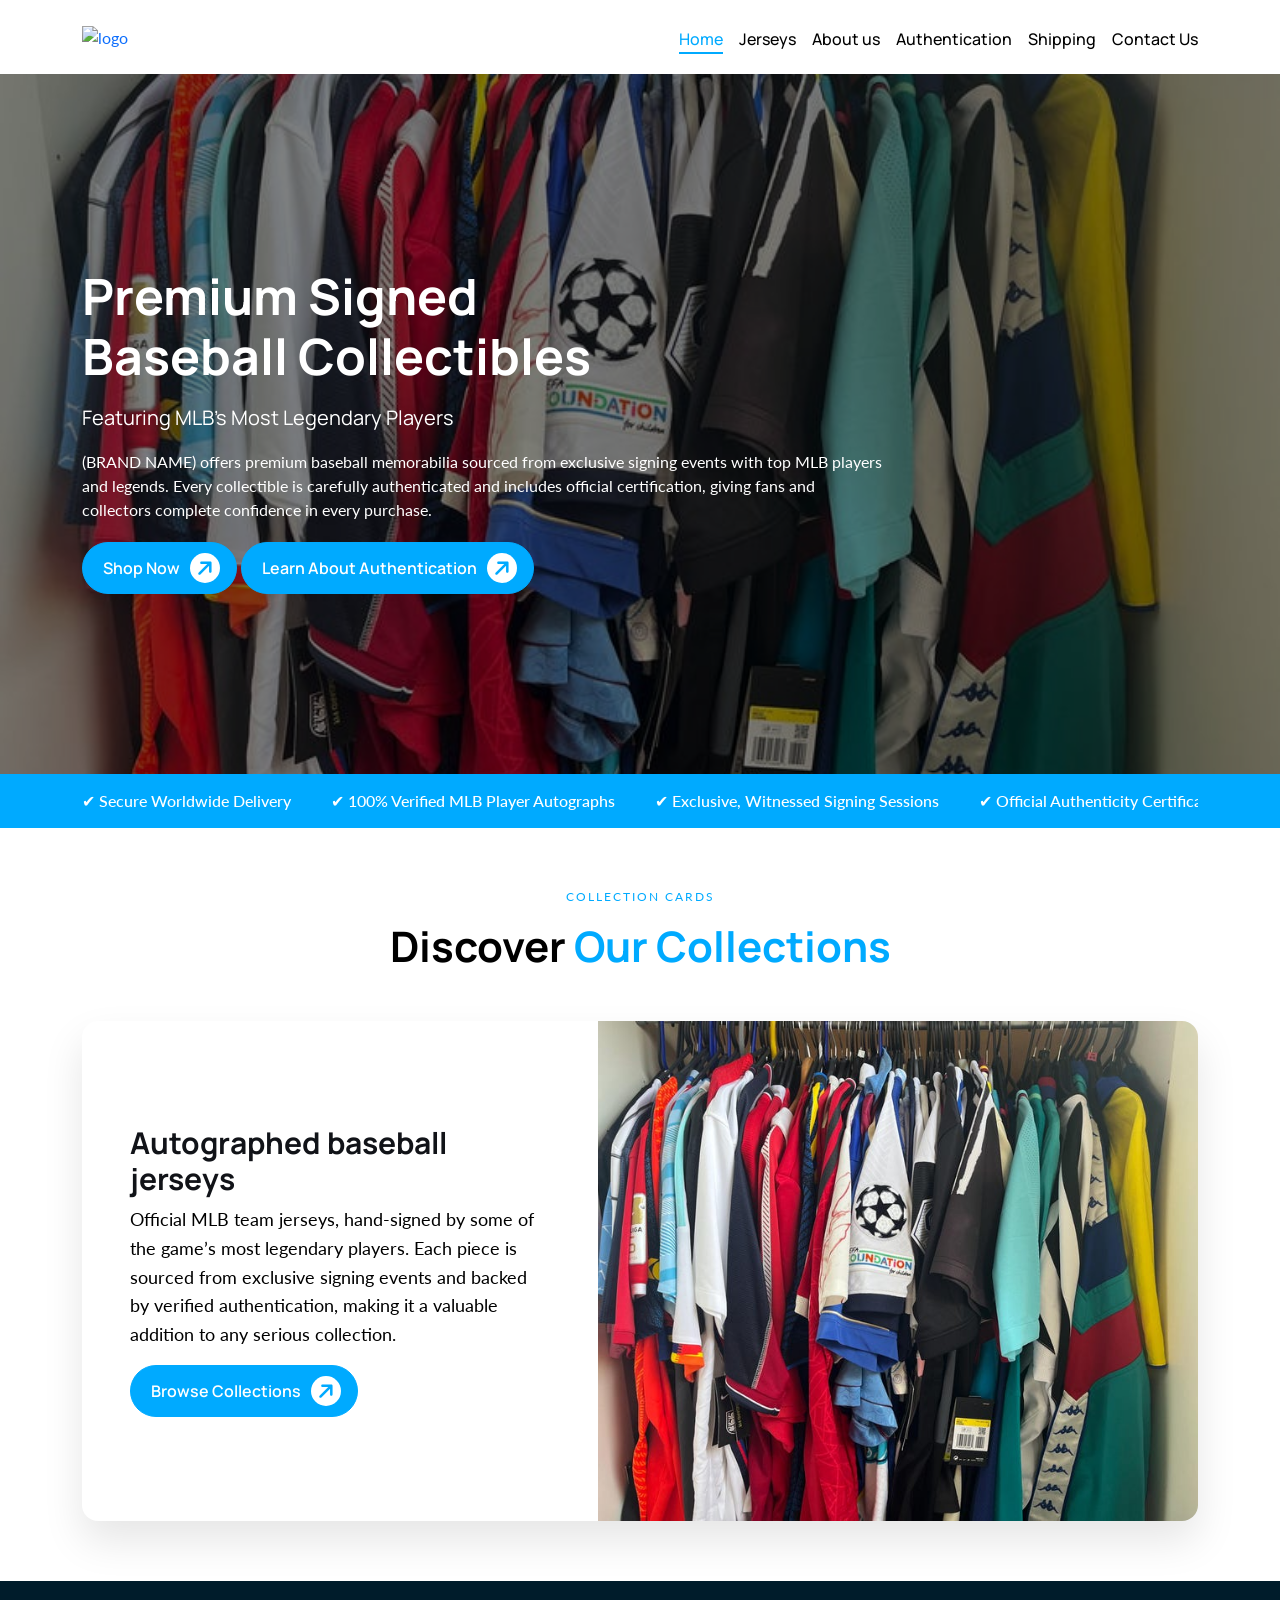
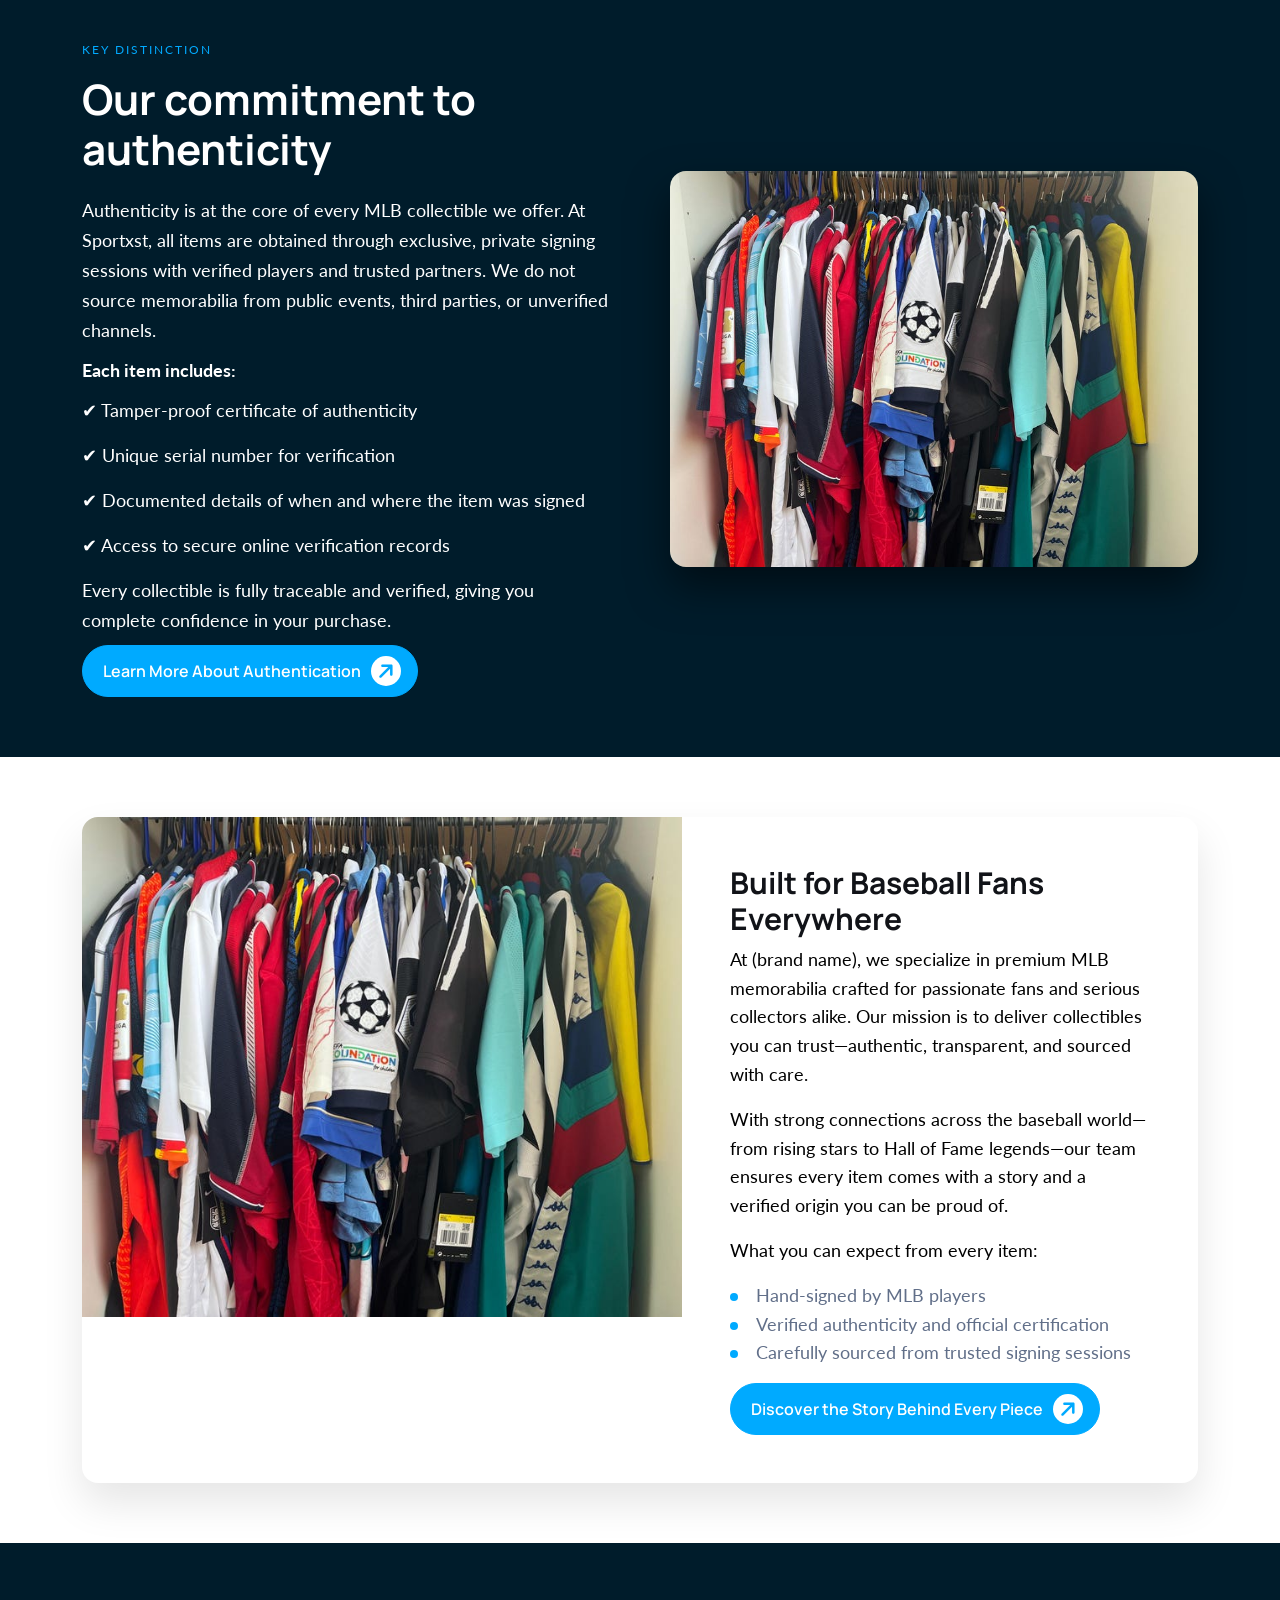
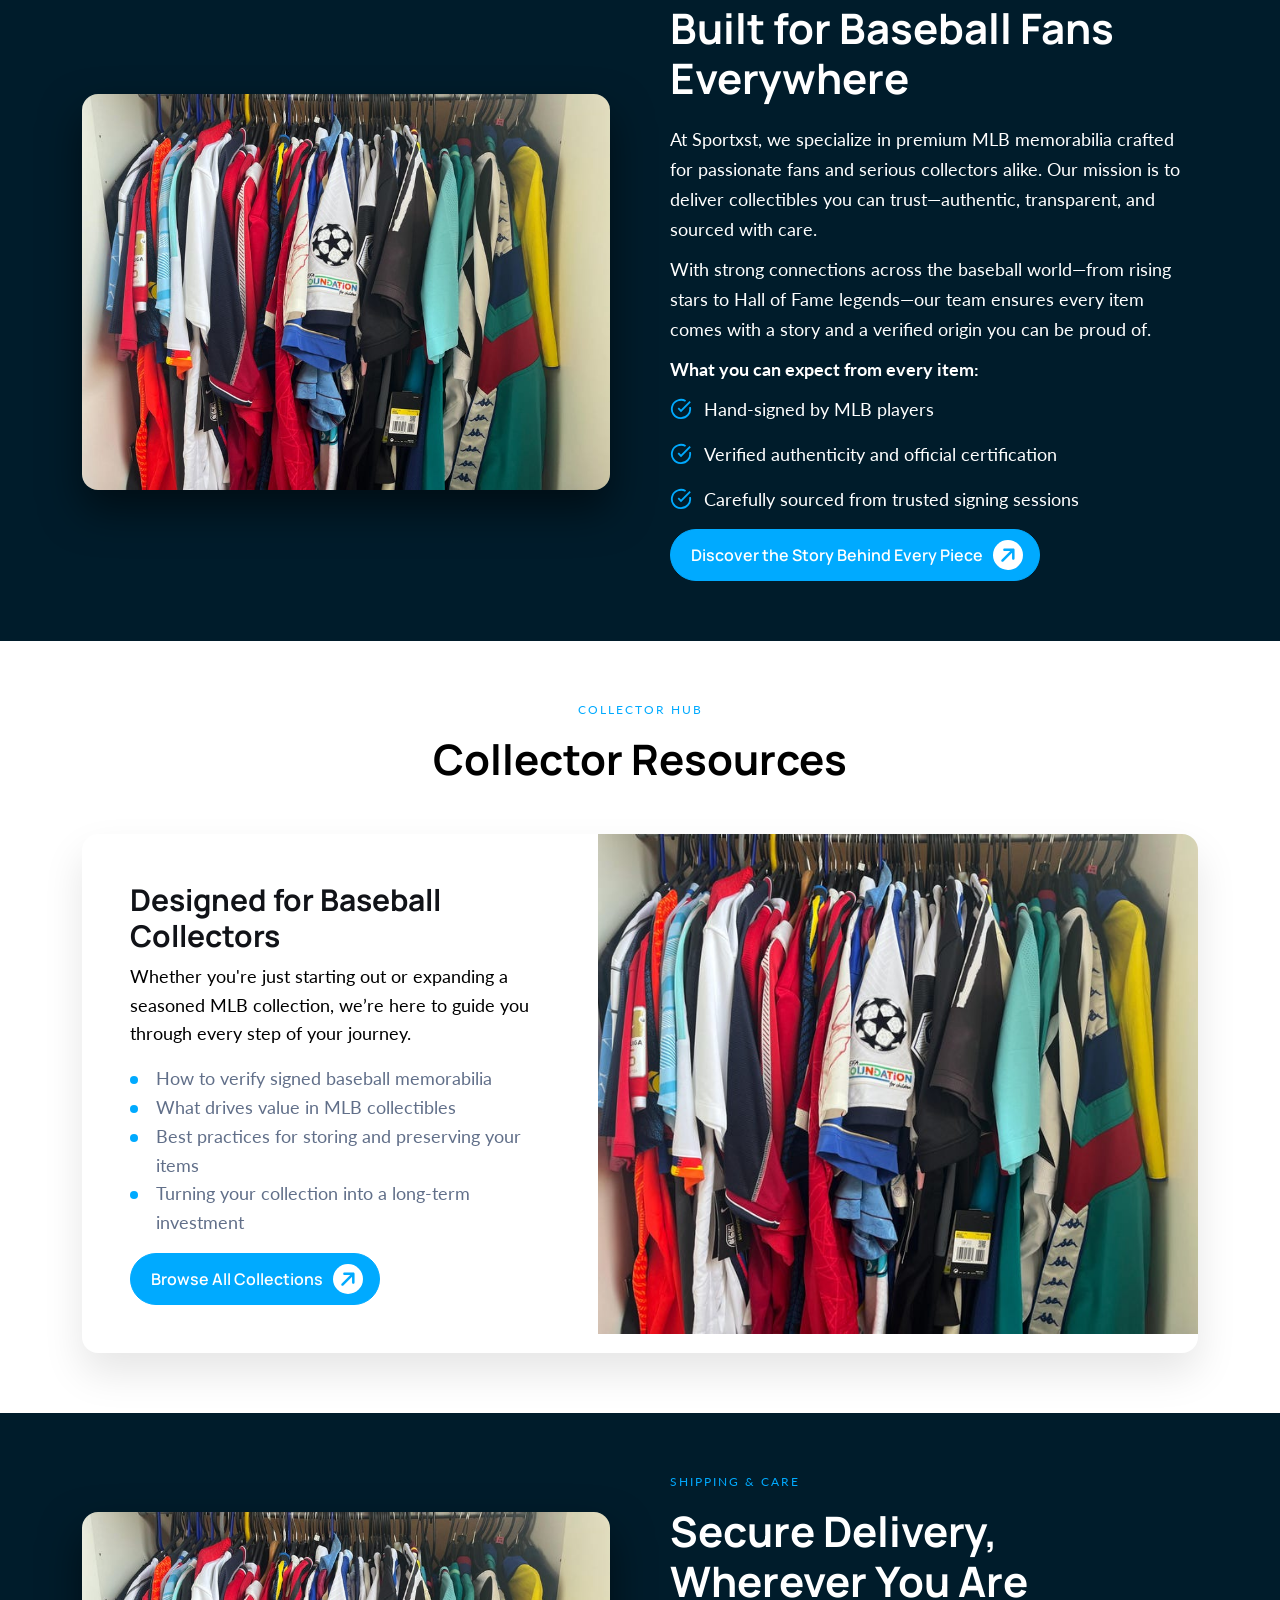
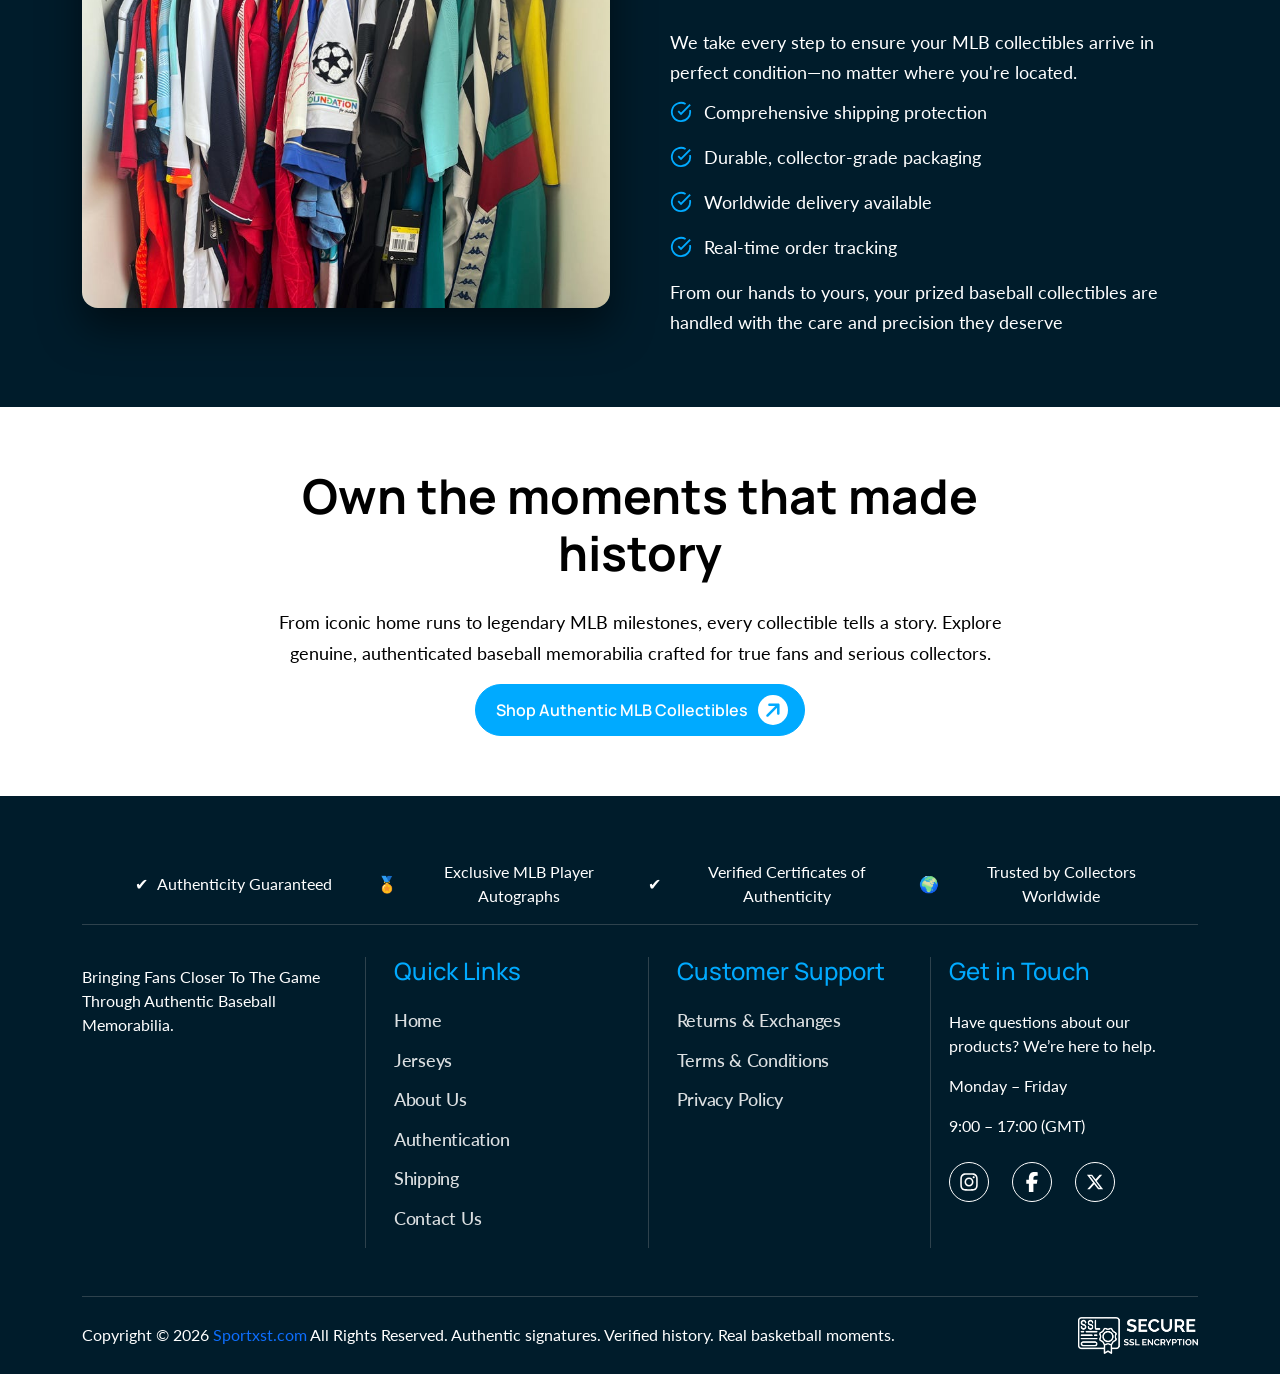
==== index.html @ 921bb52a "first commit" ====
<!DOCTYPE html>
<html lang="en">

<head>
    <meta charset="UTF-8">
    <meta name="viewport" content="width=device-width, initial-scale=1.0">
    <title>Document</title>
    <link rel="stylesheet" href="assets/css/bootstrap.min.css">
    <link rel="stylesheet" href="assets/css/style.css">
    <link rel="stylesheet" href="assets/css/responsive.css">
</head>

<body>
    <!-- Header -->
    <header class="header py-4 w-100  z-3">
        <div class="container">
            <div class="row">
                <div class="col-12">
                    <div class="header-content d-flex align-items-center justify-content-between">
                        <div class="logo">
                            <a href="./"><img src="images/logo.svg" alt="logo"></a>
                        </div>
                        <div class="menu-list" id="mySidenavs">
                            <span class="menu-close d-block d-md-none" onclick="closeNav()">
                                <svg width="30" height="30" viewBox="0 0 24 24">
                                    <line x1="4" y1="4" x2="20" y2="20" stroke="black" stroke-width="2" />
                                    <line x1="20" y1="4" x2="4" y2="20" stroke="black" stroke-width="2" />
                                </svg>
                            </span>
                            <ul class="d-flex list-unstyled gap-3">
                                <li class="active">
                                    <a href="./">Home</a>
                                </li>
                                <li>
                                    <a href="./jerseys">Jerseys</a>
                                </li>
                                <li>
                                    <a href="./about-us">About us</a>
                                </li>
                                <li>
                                    <a href="./authentication">Authentication</a>
                                </li>
                                <li>
                                    <a href="./shipping">Shipping</a>
                                </li>
                                <li>
                                    <a href="./contact-us">Contact Us</a>
                                </li>
                            </ul>
                        </div>
                        <div class="menu-icon d-block d-md-none">
                            <span onclick="openNav()">
                                <svg width="30" height="30" viewBox="0 0 24 24">
                                    <line x1="3" y1="6" x2="21" y2="6" stroke="black" stroke-width="2" />
                                    <line x1="3" y1="12" x2="21" y2="12" stroke="black" stroke-width="2" />
                                    <line x1="3" y1="18" x2="21" y2="18" stroke="black" stroke-width="2" />
                                </svg>
                            </span>
                        </div>

                    </div>
                </div>
            </div>
        </div>
        <div class="menu-overlay" id="menuOverlay" onclick="closeNav()"></div>
    </header>
    <!-- Header -->
    <main>
        <!-- main -->
        <section class="hero_banner">
            <div class="container">
                <div class="row">
                    <div class="col-12>">
                        <div class="hero_content">
                            <h1>Premium Signed
                                Baseball Collectibles
                            </h1>
                            <h2>Featuring MLB’s Most Legendary Players</h2>
                            <p>(BRAND NAME) offers premium baseball memorabilia sourced from exclusive signing events
                                with
                                top MLB players and legends. Every collectible is carefully authenticated and includes
                                official certification, giving fans and collectors complete confidence in every
                                purchase.
                            </p>
                            <a href="./jerseys" class="btn-custom">
                                <span class="btn-text">Shop Now</span>
                                <div class="icon-container">
                                    <span class="icon icon-default arrow-icon">
                                        <svg viewBox="0 0 384 512" width="30">
                                            <path d="M214.6 41.4c-12.5-12.5-32.8-12.5-45.3 0l-160 160c-12.5 
                                    12.5-12.5 32.8 0 45.3s32.8 12.5 45.3 0L160 141.3V456c0 
                                    17.7 14.3 32 32 32s32-14.3 32-32V141.3l105.4 
                                    105.4c12.5 12.5 32.8 12.5 45.3 
                                    0s12.5-32.8 0-45.3l-160-160z" />
                                        </svg>
                                    </span>
                                    <span class="icon icon-hover arrow-icon">
                                        <svg viewBox="0 0 384 512" width="30">
                                            <path d="M214.6 41.4c-12.5-12.5-32.8-12.5-45.3 0l-160 160c-12.5 
                                        12.5-12.5 32.8 0 45.3s32.8 12.5 45.3 0L160 141.3V456c0 
                                        17.7 14.3 32 32 32s32-14.3 32-32V141.3l105.4 
                                        105.4c12.5 12.5 32.8 12.5 45.3 
                                        0s12.5-32.8 0-45.3l-160-160z" />
                                        </svg>
                                    </span>
                                </div>
                            </a>
                            <a href="./authentication" class="btn-custom">
                                <span class="btn-text">Learn About Authentication</span>
                                <div class="icon-container">
                                    <span class="icon icon-default arrow-icon">
                                        <svg viewBox="0 0 384 512" width="30">
                                            <path d="M214.6 41.4c-12.5-12.5-32.8-12.5-45.3 0l-160 160c-12.5 
                                    12.5-12.5 32.8 0 45.3s32.8 12.5 45.3 0L160 141.3V456c0 
                                    17.7 14.3 32 32 32s32-14.3 32-32V141.3l105.4 
                                    105.4c12.5 12.5 32.8 12.5 45.3 
                                    0s12.5-32.8 0-45.3l-160-160z" />
                                        </svg>
                                    </span>
                                    <span class="icon icon-hover arrow-icon">
                                        <svg viewBox="0 0 384 512" width="30">
                                            <path d="M214.6 41.4c-12.5-12.5-32.8-12.5-45.3 0l-160 160c-12.5 
                                        12.5-12.5 32.8 0 45.3s32.8 12.5 45.3 0L160 141.3V456c0 
                                        17.7 14.3 32 32 32s32-14.3 32-32V141.3l105.4 
                                        105.4c12.5 12.5 32.8 12.5 45.3 
                                        0s12.5-32.8 0-45.3l-160-160z" />
                                        </svg>
                                    </span>
                                </div>
                            </a>
                        </div>
                    </div>
                </div>
            </div>
        </section>

        <div class="trust-bar">
            <div class="container">
                <div class="trust-wrapper">
                    <div class="trust-track">
                        <!-- ORIGINAL ITEMS -->
                        <div class="trust-item">

                            <span>✔ Secure Worldwide Delivery</span>
                        </div>

                        <div class="trust-item">

                            <span>✔ 100% Verified MLB Player Autographs</span>
                        </div>

                        <div class="trust-item">

                            <span>✔ Exclusive, Witnessed Signing Sessions</span>
                        </div>

                        <div class="trust-item">

                            <span>✔ Official Authenticity Certification Included </span>
                        </div>

                        <!-- DUPLICATE FOR INFINITE LOOP -->
                        <div class="trust-item">

                            <span>✔ Secure Worldwide Delivery</span>
                        </div>

                        <div class="trust-item">

                            <span>✔ 100% Verified MLB Player Autographs</span>
                        </div>

                        <div class="trust-item">

                            <span>✔ Exclusive, Witnessed Signing Sessions</span>
                        </div>

                        <div class="trust-item">

                            <span>✔ Official Authenticity Certification Included </span>
                        </div>

                    </div>

                </div>
            </div>
        </div>

        <section class="explore-our-collections">
            <div class="container">
                <div class="explore-our-collections-content">
                    <span>COLLECTION CARDS </span>
                    <h2>Discover <span style="color: #00aaff;">our collections </span></h2>
                </div>
                <div class="collection-wrapper">
                    <div class="collection-card">
                        <div class="collection-content">
                            <h3>Autographed baseball jerseys</h3>
                            <p>Official MLB team jerseys, hand-signed by some of the game’s most legendary players. Each
                                piece is sourced from exclusive signing events and backed by verified authentication,
                                making
                                it a valuable addition to any serious collection.
                            </p>

                            <div class="collection-button">
                                <a href="./jerseys" class="btn-custom">
                                    <span class="btn-text">Browse Collections
                                    </span>
                                    <div class="icon-container">
                                        <span class="icon icon-default arrow-icon">
                                            <svg viewBox="0 0 384 512" width="30">
                                                <path d="M214.6 41.4c-12.5-12.5-32.8-12.5-45.3 0l-160 160c-12.5 
                                    12.5-12.5 32.8 0 45.3s32.8 12.5 45.3 0L160 141.3V456c0 
                                    17.7 14.3 32 32 32s32-14.3 32-32V141.3l105.4 
                                    105.4c12.5 12.5 32.8 12.5 45.3 
                                    0s12.5-32.8 0-45.3l-160-160z" />
                                            </svg>
                                        </span>
                                        <span class="icon icon-hover arrow-icon">
                                            <svg viewBox="0 0 384 512" width="30">
                                                <path d="M214.6 41.4c-12.5-12.5-32.8-12.5-45.3 0l-160 160c-12.5 
                                        12.5-12.5 32.8 0 45.3s32.8 12.5 45.3 0L160 141.3V456c0 
                                        17.7 14.3 32 32 32s32-14.3 32-32V141.3l105.4 
                                        105.4c12.5 12.5 32.8 12.5 45.3 
                                        0s12.5-32.8 0-45.3l-160-160z" />
                                            </svg>
                                        </span>
                                    </div>
                                </a>
                            </div>
                        </div>

                        <div class="collection-image">
                            <img src="assets/images/hero-banner.jpg" alt="collection-image">
                        </div>
                    </div>
                </div>
            </div>
        </section>

        <section class="authenticity_section key_sec">
            <div class="container">
                <div class="auth-grid">
                    <div class="auth-content-box">
                        <span class="section-label">KEY DISTINCTION</span>
                        <h2>Our commitment to authenticity</h2>
                        <p>Authenticity is at the core of every MLB collectible we offer. At Sportxst, all items are
                            obtained through exclusive, private signing sessions with verified players and trusted
                            partners.
                            We do not source memorabilia from public events, third parties, or unverified channels.
                        </p>
                        <p><strong>Each item includes:</strong></p>
                        <ul class="auth-list">
                            <li>
                                ✔ Tamper-proof certificate of authenticity
                            </li>
                            <li> ✔ Unique serial number for verification
                            </li>
                            <li> ✔ Documented details of when and where the item was signed
                            </li>
                            <li>✔ Access to secure online verification records
                            </li>

                        </ul>
                        <p>Every collectible is fully traceable and verified, giving you complete confidence in your
                            purchase.
                        </p>
                        <div class="collection-button">
                            <a href="./authentication" class="btn-custom">
                                <span class="btn-text">
                                    Learn More About Authentication
                                </span>
                                <div class="icon-container">
                                    <span class="icon icon-default arrow-icon">
                                        <svg viewBox="0 0 384 512" width="30">
                                            <path d="M214.6 41.4c-12.5-12.5-32.8-12.5-45.3 0l-160 160c-12.5 
                                    12.5-12.5 32.8 0 45.3s32.8 12.5 45.3 0L160 141.3V456c0 
                                    17.7 14.3 32 32 32s32-14.3 32-32V141.3l105.4 
                                    105.4c12.5 12.5 32.8 12.5 45.3 
                                    0s12.5-32.8 0-45.3l-160-160z" />
                                        </svg>
                                    </span>
                                    <span class="icon icon-hover arrow-icon">
                                        <svg viewBox="0 0 384 512" width="30">
                                            <path d="M214.6 41.4c-12.5-12.5-32.8-12.5-45.3 0l-160 160c-12.5 
                                        12.5-12.5 32.8 0 45.3s32.8 12.5 45.3 0L160 141.3V456c0 
                                        17.7 14.3 32 32 32s32-14.3 32-32V141.3l105.4 
                                        105.4c12.5 12.5 32.8 12.5 45.3 
                                        0s12.5-32.8 0-45.3l-160-160z" />
                                        </svg>
                                    </span>
                                </div>
                            </a>
                        </div>
                    </div>
                    <div class="auth-image">
                        <img src="assets/images/hero-banner.jpg" alt="authenticity-image">
                    </div>
                </div>

            </div>
        </section>

        <section class="featured-items">
            <div class="container">

                <div class="collection-wrapper">
                    <div class="collection-card">

                        <!-- Image Side -->
                        <div class="collection-image aos-init aos-animate" data-aos="fade-right">
                            <img src="assets/images/hero-banner.jpg" alt="images">
                        </div>

                        <!-- Content Side -->
                        <div class="collection-content aos-init aos-animate" data-aos="fade-left">

                            <h3>Built for Baseball Fans Everywhere</h3>

                            <p>At (brand name), we specialize in premium MLB memorabilia crafted for passionate fans and
                                serious collectors alike. Our mission is to deliver collectibles you can
                                trust—authentic,
                                transparent, and sourced with care.
                            </p>
                            <p>With strong connections across the baseball world—from rising stars to Hall of Fame
                                legends—our team ensures every item comes with a story and a verified origin you can be
                                proud of.
                            </p>
                            <p>What you can expect from every item:
                            </p>
                            <ul>
                                <li> Hand-signed by MLB players</li>
                                <li> Verified authenticity and official certification</li>
                                <li> Carefully sourced from trusted signing sessions</li>
                            </ul>

                            <div class="collection-button">
                                <a href="./about-us.html" class="btn-custom">
                                    <span class="btn-text">Discover the Story Behind Every Piece
                                    </span>
                                    <div class="icon-container">
                                        <span class="icon icon-default arrow-icon">
                                            <svg viewBox="0 0 384 512" width="30">
                                                <path d="M214.6 41.4c-12.5-12.5-32.8-12.5-45.3 0l-160 160c-12.5 
                                    12.5-12.5 32.8 0 45.3s32.8 12.5 45.3 0L160 141.3V456c0 
                                    17.7 14.3 32 32 32s32-14.3 32-32V141.3l105.4 
                                    105.4c12.5 12.5 32.8 12.5 45.3 
                                    0s12.5-32.8 0-45.3l-160-160z" />
                                            </svg>
                                        </span>
                                        <span class="icon icon-hover arrow-icon">
                                            <svg viewBox="0 0 384 512" width="30">
                                                <path d="M214.6 41.4c-12.5-12.5-32.8-12.5-45.3 0l-160 160c-12.5 
                                        12.5-12.5 32.8 0 45.3s32.8 12.5 45.3 0L160 141.3V456c0 
                                        17.7 14.3 32 32 32s32-14.3 32-32V141.3l105.4 
                                        105.4c12.5 12.5 32.8 12.5 45.3 
                                        0s12.5-32.8 0-45.3l-160-160z" />
                                            </svg>
                                        </span>
                                    </div>
                                </a>
                            </div>

                        </div>

                    </div>
                </div>

            </div>
        </section>

        <section class="authenticity_section">
            <div class="container">
                <div class="auth-grid">

                    <!-- Image -->
                    <div class="auth-image aos-init" data-aos="fade-up">
                        <img src="assets/images/hero-banner.jpg" alt="Certificate of Authenticity">
                    </div>

                    <!-- Content -->
                    <div class="auth-content-box aos-init" data-aos="fade-left">

                        <h2>Built for Baseball Fans Everywhere
                        </h2>

                        <p>At Sportxst, we specialize in premium MLB memorabilia crafted for passionate fans and serious
                            collectors alike. Our mission is to deliver collectibles you can trust—authentic,
                            transparent,
                            and sourced with care.
                        </p>

                        <p>With strong connections across the baseball world—from rising stars to Hall of Fame
                            legends—our
                            team ensures every item comes with a story and a verified origin you can be proud of.
                        </p>
                        <p><strong>What you can expect from every item:
                            </strong></p>

                        <ul class="auth-list">
                            <li>
                                <svg xmlns="http://www.w3.org/2000/svg" width="24" height="24" viewBox="0 0 24 24"
                                    fill="none" stroke="currentColor" stroke-width="2">
                                    <path d="M21.801 10A10 10 0 1 1 17 3.335"></path>
                                    <path d="m9 11 3 3L22 4"></path>
                                </svg>
                                Hand-signed by MLB players

                            </li>

                            <li>
                                <svg xmlns="http://www.w3.org/2000/svg" width="24" height="24" viewBox="0 0 24 24"
                                    fill="none" stroke="currentColor" stroke-width="2">
                                    <path d="M21.801 10A10 10 0 1 1 17 3.335"></path>
                                    <path d="m9 11 3 3L22 4"></path>
                                </svg>
                                Verified authenticity and official certification

                            </li>

                            <li>
                                <svg xmlns="http://www.w3.org/2000/svg" width="24" height="24" viewBox="0 0 24 24"
                                    fill="none" stroke="currentColor" stroke-width="2">
                                    <path d="M21.801 10A10 10 0 1 1 17 3.335"></path>
                                    <path d="m9 11 3 3L22 4"></path>
                                </svg>
                                Carefully sourced from trusted signing sessions
                            </li>
                        </ul>

                        <div class="collection-button">
                            <a href="./about-us.html" class="btn-custom">
                                <span class="btn-text">Discover the Story Behind Every Piece
                                </span>
                                <div class="icon-container">
                                    <span class="icon icon-default arrow-icon">
                                        <svg viewBox="0 0 384 512" width="30">
                                            <path d="M214.6 41.4c-12.5-12.5-32.8-12.5-45.3 0l-160 160c-12.5 
                                    12.5-12.5 32.8 0 45.3s32.8 12.5 45.3 0L160 141.3V456c0 
                                    17.7 14.3 32 32 32s32-14.3 32-32V141.3l105.4 
                                    105.4c12.5 12.5 32.8 12.5 45.3 
                                    0s12.5-32.8 0-45.3l-160-160z" />
                                        </svg>
                                    </span>
                                    <span class="icon icon-hover arrow-icon">
                                        <svg viewBox="0 0 384 512" width="30">
                                            <path d="M214.6 41.4c-12.5-12.5-32.8-12.5-45.3 0l-160 160c-12.5 
                                        12.5-12.5 32.8 0 45.3s32.8 12.5 45.3 0L160 141.3V456c0 
                                        17.7 14.3 32 32 32s32-14.3 32-32V141.3l105.4 
                                        105.4c12.5 12.5 32.8 12.5 45.3 
                                        0s12.5-32.8 0-45.3l-160-160z" />
                                        </svg>
                                    </span>
                                </div>
                            </a>
                        </div>

                    </div>

                </div>
            </div>
        </section>

        <section class="built-for-collectors">
            <div class="container">

                <div class="built-for-collectors-content">
                    <span>Collector Hub </span>
                    <h2>Collector Resources</h2>
                </div>

                <div class="collection-wrapper">
                    <div class="collection-card">

                        <!-- Content Side -->
                        <div class="collection-content aos-init aos-animate" data-aos="fade-right">

                            <h3>Designed for Baseball Collectors</h3>
                            <p>Whether you're just starting out or expanding a seasoned MLB collection, we’re here to
                                guide
                                you through every step of your journey.
                            </p>


                            <ul>
                                <li>How to verify signed baseball memorabilia
                                </li>
                                <li>What drives value in MLB collectibles
                                </li>
                                <li> Best practices for storing and preserving your items
                                </li>
                                <li>Turning your collection into a long-term investment
                                </li>
                            </ul>

                            <div class="collection-button">
                                <a href="./about-us.html" class="btn-custom">
                                    <span class="btn-text">Browse All Collections
                                    </span>
                                    <div class="icon-container">
                                        <span class="icon icon-default arrow-icon">
                                            <svg viewBox="0 0 384 512" width="30">
                                                <path d="M214.6 41.4c-12.5-12.5-32.8-12.5-45.3 0l-160 160c-12.5 
                                    12.5-12.5 32.8 0 45.3s32.8 12.5 45.3 0L160 141.3V456c0 
                                    17.7 14.3 32 32 32s32-14.3 32-32V141.3l105.4 
                                    105.4c12.5 12.5 32.8 12.5 45.3 
                                    0s12.5-32.8 0-45.3l-160-160z"></path>
                                            </svg>
                                        </span>
                                        <span class="icon icon-hover arrow-icon">
                                            <svg viewBox="0 0 384 512" width="30">
                                                <path d="M214.6 41.4c-12.5-12.5-32.8-12.5-45.3 0l-160 160c-12.5 
                                        12.5-12.5 32.8 0 45.3s32.8 12.5 45.3 0L160 141.3V456c0 
                                        17.7 14.3 32 32 32s32-14.3 32-32V141.3l105.4 
                                        105.4c12.5 12.5 32.8 12.5 45.3 
                                        0s12.5-32.8 0-45.3l-160-160z"></path>
                                            </svg>
                                        </span>
                                    </div>
                                </a>
                            </div>

                        </div>

                        <!-- Image Side -->
                        <div class="collection-image aos-init aos-animate" data-aos="fade-left">
                            <img src="assets/images/hero-banner.jpg" alt="images">
                        </div>

                    </div>
                </div>

            </div>
        </section>
        <section class="authenticity_section">
            <div class="container">
                <div class="auth-grid">

                    <!-- Image -->
                    <div class="auth-image aos-init" data-aos="fade-up">
                        <img src="assets/images/hero-banner.jpg" alt="Certificate of Authenticity">
                    </div>

                    <!-- Content -->
                    <div class="auth-content-box aos-init" data-aos="fade-left">
                        <span class="section-label">Shipping & Care </span>
                        <h2>Secure Delivery, Wherever You Are </h2>
                        <p>
                            We take every step to ensure your MLB collectibles arrive in perfect condition—no matter
                            where
                            you're located.
                        </p>



                        <ul class="auth-list">
                            <li>
                                <svg xmlns="http://www.w3.org/2000/svg" width="24" height="24" viewBox="0 0 24 24"
                                    fill="none" stroke="currentColor" stroke-width="2">
                                    <path d="M21.801 10A10 10 0 1 1 17 3.335"></path>
                                    <path d="m9 11 3 3L22 4"></path>
                                </svg>
                                Comprehensive shipping protection
                            </li>

                            <li>
                                <svg xmlns="http://www.w3.org/2000/svg" width="24" height="24" viewBox="0 0 24 24"
                                    fill="none" stroke="currentColor" stroke-width="2">
                                    <path d="M21.801 10A10 10 0 1 1 17 3.335"></path>
                                    <path d="m9 11 3 3L22 4"></path>
                                </svg>
                                Durable, collector-grade packaging
                            </li>

                            <li>
                                <svg xmlns="http://www.w3.org/2000/svg" width="24" height="24" viewBox="0 0 24 24"
                                    fill="none" stroke="currentColor" stroke-width="2">
                                    <path d="M21.801 10A10 10 0 1 1 17 3.335"></path>
                                    <path d="m9 11 3 3L22 4"></path>
                                </svg>
                                Worldwide delivery available

                            </li>
                            <li>
                                <svg xmlns="http://www.w3.org/2000/svg" width="24" height="24" viewBox="0 0 24 24"
                                    fill="none" stroke="currentColor" stroke-width="2">
                                    <path d="M21.801 10A10 10 0 1 1 17 3.335"></path>
                                    <path d="m9 11 3 3L22 4"></path>
                                </svg>
                                Real-time order tracking
                            </li>
                        </ul>
                        <p>From our hands to yours, your prized baseball collectibles are handled with the care and
                            precision they deserve</p>
                    </div>

                </div>
            </div>
        </section>

        <section class="cta-hero">
            <div class="container">
                <div class="cta-content">

                    <h2>Own the moments that made history</h2>

                    <p>
                        From iconic home runs to legendary MLB milestones, every collectible tells a story. Explore
                        genuine,
                        authenticated baseball memorabilia crafted for true fans and serious collectors.

                    </p>

                    <div class="">
                        <a href="./about-us.html" class="btn-custom">
                            <span class="btn-text">Shop Authentic MLB Collectibles</span>
                            <div class="icon-container">
                                <span class="icon icon-default arrow-icon">
                                    <svg viewBox="0 0 384 512" width="30">
                                        <path d="M214.6 41.4c-12.5-12.5-32.8-12.5-45.3 0l-160 160c-12.5 
                                    12.5-12.5 32.8 0 45.3s32.8 12.5 45.3 0L160 141.3V456c0 
                                    17.7 14.3 32 32 32s32-14.3 32-32V141.3l105.4 
                                    105.4c12.5 12.5 32.8 12.5 45.3 
                                    0s12.5-32.8 0-45.3l-160-160z" />
                                    </svg>
                                </span>
                                <span class="icon icon-hover arrow-icon">
                                    <svg viewBox="0 0 384 512" width="30">
                                        <path d="M214.6 41.4c-12.5-12.5-32.8-12.5-45.3 0l-160 160c-12.5 
                                        12.5-12.5 32.8 0 45.3s32.8 12.5 45.3 0L160 141.3V456c0 
                                        17.7 14.3 32 32 32s32-14.3 32-32V141.3l105.4 
                                        105.4c12.5 12.5 32.8 12.5 45.3 
                                        0s12.5-32.8 0-45.3l-160-160z" />
                                    </svg>
                                </span>
                            </div>
                        </a>
                    </div>

                </div>
            </div>
        </section>
    </main>
    <!-- main -->

    <!-- footer -->
    <footer class="site-footer pt-5">
        <div class="container">
            <div class="footer-content">
                <div class="footer-features">
                    <div class="feature-item">
                        <span>✔</span>
                        <p>Authenticity Guaranteed</p>
                    </div>
                    <div class="feature-item">
                        <span>🏅</span>
                        <p>Exclusive MLB Player Autographs </p>
                    </div>
                    <div class="feature-item">
                        <span>✔</span>
                        <p>Verified Certificates of Authenticity</p>
                    </div>
                    <div class="feature-item">
                        <span>🌍</span>
                        <p>Trusted by Collectors Worldwide</p>
                    </div>
                </div>
                <div class="footer-top">
                    <div class="footer-logo">
                        <a href="./" class="bg_center_contain"></a>
                        <p class="text_theme mt-2 footer_logo_text">
                            Bringing Fans Closer To The Game Through
                            Authentic Baseball Memorabilia.
                          
                        </p>
                    </div>
                    <div class="footer-links">
                        <h3>
                            Quick Links
                        </h3>
                        <ul>
                            <li> <a href="./" class="active">Home</a></li>
                            <li><a href="./jerseys">Jerseys</a></li>
                            <li><a href="./about-us">About Us</a></li>
                            <li><a href="./authentication">Authentication</a></li>
                            <li><a href="./shipping">Shipping</a></li>
                            <li><a href="./contact-us">Contact Us</a></li>
                        </ul>
                    </div>
                    <div class="footer-links">
                        <h3>
                            Customer Support
                        </h3>
                        <ul>
                            <li><a href="./returns-policy">Returns &amp; Exchanges</a></li>
                            <li><a href="./terms-&-conditions">Terms &amp; Conditions </a></li>
                            <li><a href="./privacy-policy">Privacy Policy</a></li>
                        </ul>
                    </div>
                    <div class="footer-contact">
                        <h3>
                            Get in Touch
                        </h3>
                        <p class="mb-3">
                            Have questions about our products? We’re here to help.

                        </p>
                        <p class="mb-3">
                            Monday – Friday
                        </p>
                        <p class="mb-3">
                            9:00 – 17:00 (GMT)
                        </p>

                        <div class="social-icons mt-4">
                            <ul>
                                <li><a href="https://www.instagram.com" target="_blank"><svg
                                            xmlns="http://www.w3.org/2000/svg" viewBox="0 0 448 512">
                                            <path
                                                d="M224.1 141c-63.6 0-114.9 51.3-114.9 114.9s51.3 114.9 114.9 114.9S339 319.5 339 255.9 287.7 141 224.1 141zm0 189.6c-41.1 0-74.7-33.5-74.7-74.7s33.5-74.7 74.7-74.7 74.7 33.5 74.7 74.7-33.6 74.7-74.7 74.7zm146.4-194.3c0 14.9-12 26.8-26.8 26.8-14.9 0-26.8-12-26.8-26.8s12-26.8 26.8-26.8 26.8 12 26.8 26.8zm76.1 27.2c-1.7-35.9-9.9-67.7-36.2-93.9-26.2-26.2-58-34.4-93.9-36.2-37-2.1-147.9-2.1-184.9 0-35.8 1.7-67.6 9.9-93.9 36.1s-34.4 58-36.2 93.9c-2.1 37-2.1 147.9 0 184.9 1.7 35.9 9.9 67.7 36.2 93.9s58 34.4 93.9 36.2c37 2.1 147.9 2.1 184.9 0 35.9-1.7 67.7-9.9 93.9-36.2 26.2-26.2 34.4-58 36.2-93.9 2.1-37 2.1-147.8 0-184.8zM398.8 388c-7.8 19.6-22.9 34.7-42.6 42.6-29.5 11.7-99.5 9-132.1 9s-102.7 2.6-132.1-9c-19.6-7.8-34.7-22.9-42.6-42.6-11.7-29.5-9-99.5-9-132.1s-2.6-102.7 9-132.1c7.8-19.6 22.9-34.7 42.6-42.6 29.5-11.7 99.5-9 132.1-9s102.7-2.6 132.1 9c19.6 7.8 34.7 22.9 42.6 42.6 11.7 29.5 9 99.5 9 132.1s2.7 102.7-9 132.1z">
                                            </path>
                                        </svg></a></li>
                                <li><a href="https://www.facebook.com" target="_blank"><svg
                                            xmlns="http://www.w3.org/2000/svg" viewBox="0 0 320 512">
                                            <path
                                                d="M80 299.3V512H196V299.3h86.5l18-97.8H196V166.9c0-51.7 20.3-71.5 72.7-71.5c16.3 0 29.4 .4 37 1.2V7.9C291.4 4 256.4 0 236.2 0C129.3 0 80 50.5 80 159.4v42.1H14v97.8H80z">
                                            </path>
                                        </svg></a></li>
                                <li><a href="https://twitter.com" target="_blank"><svg
                                            xmlns="http://www.w3.org/2000/svg" viewBox="0 0 512 512">
                                            <path
                                                d="M389.2 48h70.6L305.6 224.2 487 464H345L233.7 318.6 106.5 464H35.8L200.7 275.5 26.8 48H172.4L272.9 180.9 389.2 48zM364.4 421.8h39.1L151.1 88h-42L364.4 421.8z">
                                            </path>
                                        </svg></a></li>
                            </ul>
                        </div>
                    </div>
                </div>
                <div class="footer-bottom">
                    <p>Copyright © 2026 <a class="text_theme" href="./">Sportxst.com</a> All Rights Reserved. Authentic
                        signatures.
                        Verified history. Real basketball moments.</p>
                    <div class="ssl_logo">
                        <div class="ssl_logo_inner">
                            <img src="assets/images/ssl.png" alt="SSL Logo">
                        </div>
                    </div>
                </div>
            </div>
        </div>
    </footer>
    <!-- footer -->


    <!-- scripts -->
    <script src="assets/js/bootstrap.bundle.min.js"></script>
    <script src="assets/js/index.js"></script>
</body>

</html>
---- assets/css/style.css ----
/* global css */
@import url('https://fonts.googleapis.com/css2?family=Manrope:wght@200..800&display=swap');
@import url('https://fonts.googleapis.com/css2?family=Lato:ital,wght@0,100;0,300;0,400;0,700;0,900;1,100;1,300;1,400;1,700;1,900&display=swap');

:root {
    --heading-color: #111111;
    --white: #FFFFFF;
    --text-color: #444444;
    --bg-btn-color: #E1EDD9;
    --hover-color: #C1D9B8;
}

* {
    margin: 0;
    padding: 0;
    box-sizing: border-box;
}

ul {
    margin: 0;
    padding: 0;
    list-style: none;
}

h1,
h2,
h3,
h4,
h5,
h6 {
    font-family: 'Manrope', sans-serif;
}

body {
    font-family: 'Lato', sans-serif;
}

a {
    text-decoration: none;
}

/* global css end here */

/* header css start */


.is-sticky {
    position: fixed;
    top: 0;
    left: 0;
    width: 100%;
    animation: slideDown 0.35s ease-out;
    background-color: var(--white);
    box-shadow: 0 2px 10px rgba(0, 0, 0, 0.1);

}

@keyframes slideDown {
    from {
        transform: translateY(-100%);
    }

    to {
        transform: translateY(0);
    }
}

.menu-list ul li a {
    font-family: 'Manrope', sans-serif;
    font-weight: 500;
    font-style: normal;
    font-size: 16px;
    line-height: 1;
    letter-spacing: 0;
    vertical-align: middle;
    color: #000;
    transition: all 0.3s ease;
    position: relative;
    cursor: pointer;
}

.menu-list ul li>a::after {
    content: '';
    position: absolute;
    left: 0;
    bottom: -4px;
    width: 0;
    height: 2px;
    background: #00aaff;
    transition: width 0.3s cubic-bezier(.77, 0, .18, 1);
}

.menu-list ul li a:hover {
    color: #00aaff;
}

.menu-list ul li.active a {
    color: #00aaff;
}

.menu-list ul li a:hover::after,
.menu-list ul li.active>a::after {
    width: 100%;
}

/* header css end */

/* hero banner css */
.hero_banner {
    padding: 100px 0;
    background: url(../images/hero-banner.jpg) no-repeat center center/cover;
    height: 700px;
    position: relative;
    z-index: 1;
    display: flex;
    align-items: center;

}

.hero_banner::before {
    content: "";
    position: absolute;
    top: 0;
    left: 0;
    width: 100%;
    height: 100%;
    background-color: rgba(0, 0, 0, 0.5);
    z-index: -1;
}

.hero_banner .hero_content {
    width: 100%;
    max-width: 800px;
}

.hero_banner .hero_content .reform-title {
    color: var(--white);
    font-size: 0.875rem;
    font-weight: 500;
    border-radius: 2.5rem;
    padding: 0.3125rem 1.25rem;
    text-transform: uppercase;
    background-color: #000;
}

.hero_banner .hero_content h1 {
    color: var(--white);
    font-size: 3.125rem;
    font-weight: 700;
    margin-top: 0.75rem;
    margin-bottom: 1.25rem;
    max-width: 37.625rem;
}

.hero_banner .hero_content h2 {
    color: var(--white);
    font-size: 1.25rem;
    font-weight: 400;
    margin-bottom: 1.25rem;
    text-transform: capitalize;
}

.hero_banner .hero_content p {
    font-size: 1rem;
    color: var(--white);
    margin-bottom: 1.25rem;
}

.btn-custom {
    display: inline-flex;
    align-items: center;
    background-color: #00aaff;
    color: #fff;
    font-family: 'Manrope', sans-serif;
    font-size: 16px;
    font-weight: 600;
    text-decoration: none;
    border-radius: 999px;
    padding: 10px 16px 10px 20px;
    gap: 10px;
    position: relative;
    overflow: hidden;
    transition: all 0.3s ease;
    border: 1px solid #00aaff;

}

.btn-custom:hover {
    background-color: transparent;
    color: #00aaff;
}

.icon-default {
    transform: translateY(0);
    opacity: 1;
}

.icon {
    color: #00aaff;
    transition: all 0.3s ease;
    position: absolute;
    display: flex;
    align-items: center;
    justify-content: center;
}

.icon svg {
    width: 20px;
    height: 20px;
    transform: rotate(45deg);
    color: #00aaff;
    stroke: #00aaff;
    fill: #00aaff;
}

.icon-hover {
    transform: translateY(24px);
    opacity: 0;
}

.icon-container {
    position: relative;
    width: 30px;
    height: 30px;
    background-color: var(--white);
    border-radius: 50%;
    display: flex;
    align-items: center;
    justify-content: center;
    overflow: hidden;
}

.btn-custom:hover .icon-hover {
    transform: translateY(0);
    opacity: 1;
}

.btn-custom:hover .icon-default {
    transform: translateY(-24px);
    opacity: 0;
}

/* hero banner css end */
/*  */
.trust-bar {
    background: #00aaff;
    overflow: hidden;
    padding: 15px 0;
}

.trust-bar span {
    color: #fff;
    font-size: 16px;
    font-weight: 500;
    text-align: center;
    display: block;
}

.trust-wrapper {
    overflow: hidden;
}

.trust-track {
    display: flex;
    width: max-content;
    animation: scroll 20s linear infinite;
}

.trust-item {
    display: flex;
    align-items: center;
    gap: 10px;
    margin-right: 40px;
    white-space: nowrap;
}

.trust-item svg {
    width: 22px;
    height: 22px;
    stroke: #000;
    fill: none;
    stroke-width: 2;
}

@keyframes scroll {
    from {
        transform: translateX(0);
    }

    to {
        transform: translateX(-50%);
    }
}

.explore-our-collections {
    padding: 60px 0;
}

.collection-card {
    display: flex;

    background: #ffffff;
    border-radius: 16px;
    box-shadow: 0 20px 40px rgba(0, 0, 0, 0.1);
    overflow: hidden;
}

.collection-content {
    flex: 1;
    padding: 48px;
    display: flex;
    flex-direction: column;
    justify-content: center;
}

.collection-image img {
    width: 100%;
    max-width: 600px;
    object-fit: cover;
    height: 500px;
}

.explore-our-collections-content>span {
    color: #00aaff;
    font-size: 12px;
    letter-spacing: 2px;
    text-transform: uppercase;
    margin-bottom: 15px;
    display: block;
    text-align: center;
}

.explore-our-collections-content h2,
.featured-items-content h2,
.built-for-collectors-content h2 {
    color: #000;
    font-size: 42px;
    font-weight: 700;
    line-height: 50px;
    text-transform: capitalize;
    text-align: center;
    margin-bottom: 50px;
    font-weight: bold;
}

.collection-content h3 {
    font-size: 30px;
    font-weight: 700;
    color: #111318;
}

.collection-content p {
    font-size: 18px;
    line-height: 1.6;
    color: #000;
}

.collection-content ul li {
    font-size: 18px;
    line-height: 1.6;
    color: #616f89;
    padding-left: 26px;
    position: relative;
}

.collection-content ul {
    margin-bottom: 1rem;
}

.collection-content ul li::before {
    content: '';
    position: absolute;
    left: 0;
    top: 12px;
    width: 8px;
    height: 8px;
    border-radius: 50%;
    background-color: #00aaff;
}

.authenticity_section {
    background: #001c2b;
    padding: 60px 0;
}

.auth-grid {
    display: grid;
    grid-template-columns: repeat(2, 1fr);
    gap: 60px;
    align-items: center;
}

.featured-items {
    padding: 60px 0;
}

.auth-image img {
    width: 100%;
    border-radius: 16px;
    box-shadow: 0 20px 40px rgba(0, 0, 0, 0.5);
}

.auth-content-box h2 {
    font-size: 42px;
    margin-bottom: 20px;
    color: #fff;
    font-weight: 700;
}

.auth-content-box p {
    color: #fff;
    font-size: 18px;
    line-height: 30px;
    margin-bottom: 10px;
}

.auth-list li {
    display: flex;
    align-items: center;
    gap: 12px;
    margin-bottom: 15px;
    color: #fff;
    font-size: 18px;
    line-height: 30px;
}

.auth-list svg {
    width: 22px;
    height: 22px;
    stroke: #00aaff;
    fill: none;
    stroke-width: 2;
    flex-shrink: 0;
}

.section-label {
    color: #00aaff;
    font-size: 12px;
    letter-spacing: 2px;
    text-transform: uppercase;
    margin-bottom: 15px;
    display: block;
}

.built-for-collectors {
    padding: 60px 0;
}

.cta-hero {
    padding: 60px 0;
}

.cta-content {
    max-width: 760px;
    margin: auto;
    text-align: center;
}

.cta-content h2 {
    font-size: 48px;
    color: #000;
    margin-bottom: 25px;
    font-weight: bold;
}

.cta-content p {
    font-size: 18px;
    color: #000;
    line-height: 1.7;

}

.built-for-collectors-content span {
    color: #00aaff;
    font-size: 12px;
    letter-spacing: 2px;
    text-transform: uppercase;
    margin-bottom: 15px;
    display: block;
    text-align: center;
}

/* footer */
.site-footer {
    color: #fff;
    background: #001c2b;
}

.site-footer p {
    margin: 0;
}

.footer-features {
    display: grid;
    grid-template-columns: repeat(4, 1fr);
    gap: 1rem;
    border-bottom: 0.0625rem solid #a7a7a747;
    padding: 1rem 1.5rem;
    margin-bottom: 2rem;
    align-items: center;
    text-align: center;
}

.footer-features .feature-item {
    display: flex;
    align-items: center;
    justify-content: center;
    gap: 0.6rem;
}

.footer-top {
    display: grid;
    grid-template-columns: repeat(4, 1fr);
    grid-gap: 0.9375rem;
}

.social-icons ul {
    display: flex;
    flex-wrap: wrap;
    justify-content: space-between;
    max-width: 10.375rem;
}

.footer-links li a,
.footer-contact li {
    color: #ffffffdb;
    font-size: 1.125rem;
    font-weight: 500;
    line-height: 1.2;
    letter-spacing: -0.015rem;
    margin-bottom: 0.9375rem;
    transition: all 0.2s linear;
}

.social-icons li a {
    width: 40px;
    height: 40px;
    border-radius: 50%;
    border: 0.0625rem solid #fff;
    display: inline-flex;
    justify-content: center;
    align-items: center;
    font-size: 1.375rem;
    transition: all 0.2s linear;
    padding: 0.625rem;
}

.social-icons li a svg {
    height: 20px;
    width: 20px;
    fill: #fff;
    transition: all 0.2s linear;
}

.footer-links {
    padding-left: 1.75rem;
    border-left: 0.0625rem solid #a7a7a747;
}

.footer-links li a,
.footer-contact li {
    color: #ffffffdb;
    font-size: 1.125rem;
    font-weight: 500;
    line-height: 1.2;
    letter-spacing: -0.015rem;
    margin-bottom: 0.9375rem;
    transition: all 0.2s linear;
    display: inline-block;
}

footer ul li {
    line-height: 1.2;
    margin-bottom: 0.1875rem;
}

.footer-contact {
    padding-left: 1.125rem;
    border-left: 0.0625rem solid #a7a7a747;
}

.footer-bottom {
    display: flex;
    flex-wrap: wrap;
    justify-content: space-between;
    align-items: center;
    border-top: 0.0625rem solid#a7a7a747;
    margin-top: 48px;
    padding: 20px 0;
}

.footer-top h3 {
    font-size: 24px;
    font-weight: 500;
    margin-bottom: 1.5rem;
    color: #00aaff;
}

.ssl_logo_inner img {
    max-width: 120px;
}

.about_sec {
    padding: 60px 0;
}

.sub_banner {
    height: 30.875rem;
    background-color: rgb(0 0 0 / 65%);
    background-blend-mode: multiply;
    display: flex;
    justify-content: flex-start;
    align-items: center;
    background-position: center center;
    background-size: cover;
    background-repeat: no-repeat;
}

.about_content h2 {
    font-size: 30px;
    font-weight: 700;
    color: #111318;
    margin-bottom: 20px;
}

.about_content p {
    font-size: 16px;
    line-height: 1.6;
    color: #000;
}

.content-wrapper {
    display: grid;
    grid-template-columns: 1fr 1fr;
    gap: 50px;
    align-items: center;
}

.banner_content p {
    color: #fff;
    font-size: 18px;
    max-width: 800px;
    margin: 0 auto;
    text-align: center;
}

.featured_legends {
    padding: 60px 0;
    background-color: #001c2b;
}


.legends-grid {
    display: grid;
    grid-template-columns: repeat(4, 1fr);
    gap: 1.875rem;
}

.legend-img {
    background: #f9fafb;
    padding: 0.75rem;
    overflow: hidden;
    position: relative;
}

.legend-img img {
    width: 100%;
    transition: transform 0.5s ease;
    max-height: 16.875rem;
    object-fit: contain;
}

.legend-content h3 {
    font-size: 1.5rem;
    margin-bottom: 0.375rem;
    color: #111;
    font-weight: 600;
}

.signed-text {
    color: #00aaff;
    font-size: 1rem;
    margin-bottom: 0.625rem;
    font-weight: 600;
    text-transform: uppercase;
}

.desc {
    font-size: 1rem;
    color: #111;
    line-height: 1.5;
    margin-bottom: 0.9375rem;
}

.legend-items {
    background: #ffffff;
    border-radius: 1rem;
    overflow: hidden;
    transition: all 0.35s ease;
    border: 0.0625rem solid #e5e7eb;
    position: relative;
}

.legend-content {
    padding: 1.125rem;
}

.shipping-cards {
    padding: 60px 0;
}

.shipping-card-item {
    position: relative;
    border-radius: 12px;
    background: #fff;
    border: 1px solid #ffffff;
    border-left: 3px solid #00aaff;
    padding: 28px;
    box-shadow: 0 10px 25px rgba(0, 0, 0, 0.2);
    transition: all 0.3s ease;

}

.shipping-cards-grid {
    display: grid;
    grid-template-columns: repeat(3, 1fr);
    gap: 1.5625rem;
}

.icon-wrapper {
    margin-bottom: 20px;
    display: flex;
    height: 40px;
    width: 40px;
    align-items: center;
    justify-content: center;
    border-radius: 8px;
    background: #00aaff;
    border: 1px solid #00aaff;
    transition: all 0.3s ease;
    color: #fff;
}

.shipping-card-item h3 {
    font-size: 18px;
    font-weight: bold;
}

.shipping-card-item p {
    margin: 0;
}

.shipping-card-item p {
    margin-bottom: 5px;
}

.shipping-card-item ul li {
    padding-left: 16px;
    padding-bottom: 6px;
    position: relative;
}

.shipping-card-item ul li::after {
    content: '';
    position: absolute;
    top: 8px;
    left: 0;
    background: #00aaff;
    width: 8px;
    height: 8px;
    border-radius: 50%;
}

.jersey_cards {
    padding: 60px 0;
    background-color: #09171f;
}

.jersey_page_cards {
    display: flex;
    gap: 1.25rem;
    padding: 3.5rem 1rem;
    flex-wrap: wrap;
    justify-content: center;
}

.jersey_page_card {
    background: #fff;
    width: 30%;
    border-radius: 1.25rem;
    overflow: hidden;
    border: 0.0625rem solid rgba(255, 255, 255, 0.05);
    transition: 0.3s ease;
    padding: 1.25rem;
}

.jersey_page_card-content h3 {
    font-size: 22px;
    font-weight: bold;
    margin-top: 8px;
}

.returns-policy {
    padding: 60px 0;
}
.policy-content h5 {
    font-size: 20px;
    font-weight: bold;
}

.policy-content ul li {
    padding-left: 16px;
    padding-bottom: 6px;
    position: relative;
}
.policy-content ul li::after {
    content: '';
    position: absolute;
    top: 8px;
    left: 0;
    background: #00aaff;
    width: 8px;
    height: 8px;
    border-radius: 50%;
}
---- assets/css/responsive.css ----
@media (max-width: 767px) {
    .menu-list {
        width: 0;
        position: fixed;
        top: 0;
        left: 0;
        background: var(--quinary-color);
        height: 100vh;
        overflow-x: hidden;
        transition: width 0.3s ease;
        z-index: 9999;
        padding-top: 60px;
        max-width: 300px;
    }

    .menu-list.open {
        width: 100%;
        transition: width 0.3s ease;
    }

    .menu-list ul {
        flex-direction: column;
        padding-left: 20px;
        gap: 20px;
    }

    .menu-icon span {
        font-size: 26px;
        font-weight: 400;
        color: var(--quinary-color);
    }

    span.menu-close {
        padding: 6px 6px;
        display: block;
        border-radius: 6px;
        width: 45px;
        height: 45px;
        text-align: center;
        box-shadow: 0 0 25px rgb(0 0 0 / .1);
        line-height: 32px;
        background: var(--quaternary-color);
        color: var(--primary-color);
        position: absolute;
        right: 7px;
        top: 5px;
        font-size: 18px;
    }

    .dropdown:hover .sub-menu {
        opacity: 0;

    }

    .menu-icon {
        display: block;
    }

    .menu-list ul li a {
        color: var(--quaternary-color);
        font-size: 18px;
    }

    .menu-list ul li.active a {
        color: var(--quaternary-color);
    }

}
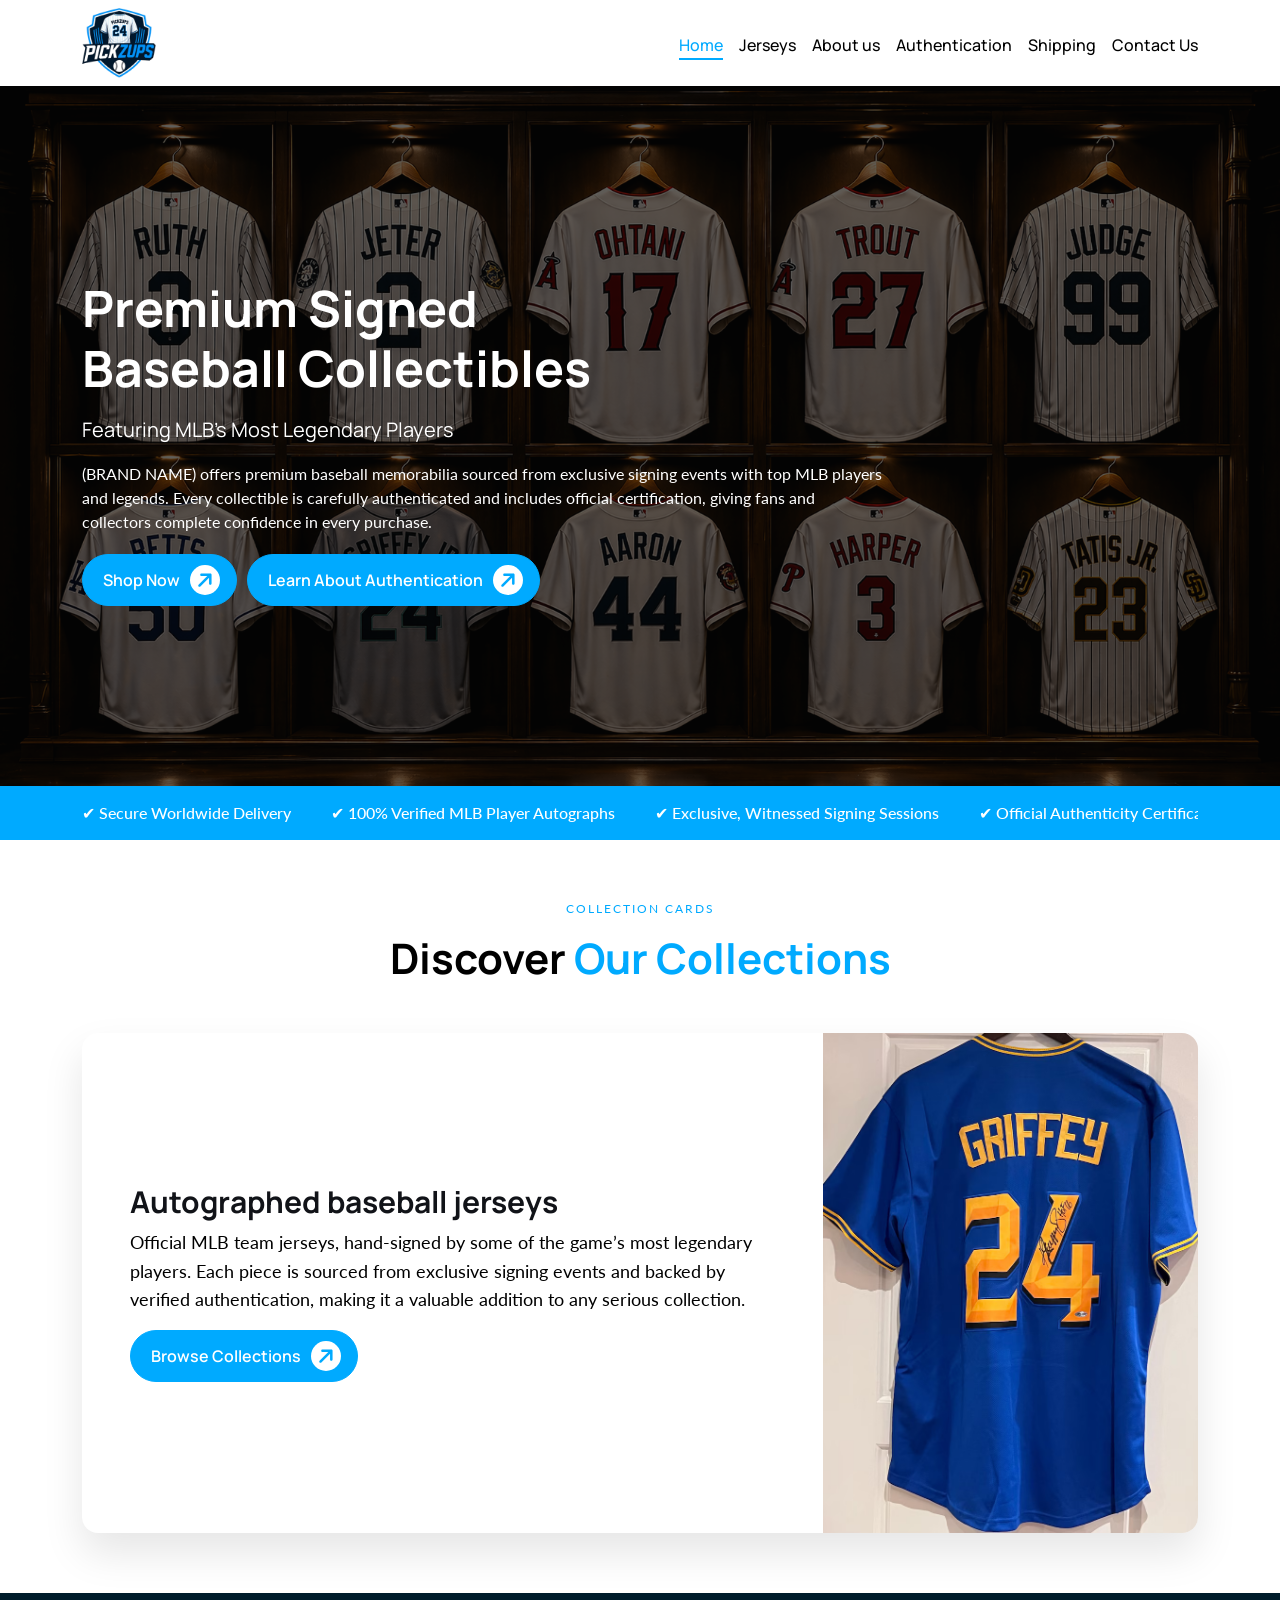
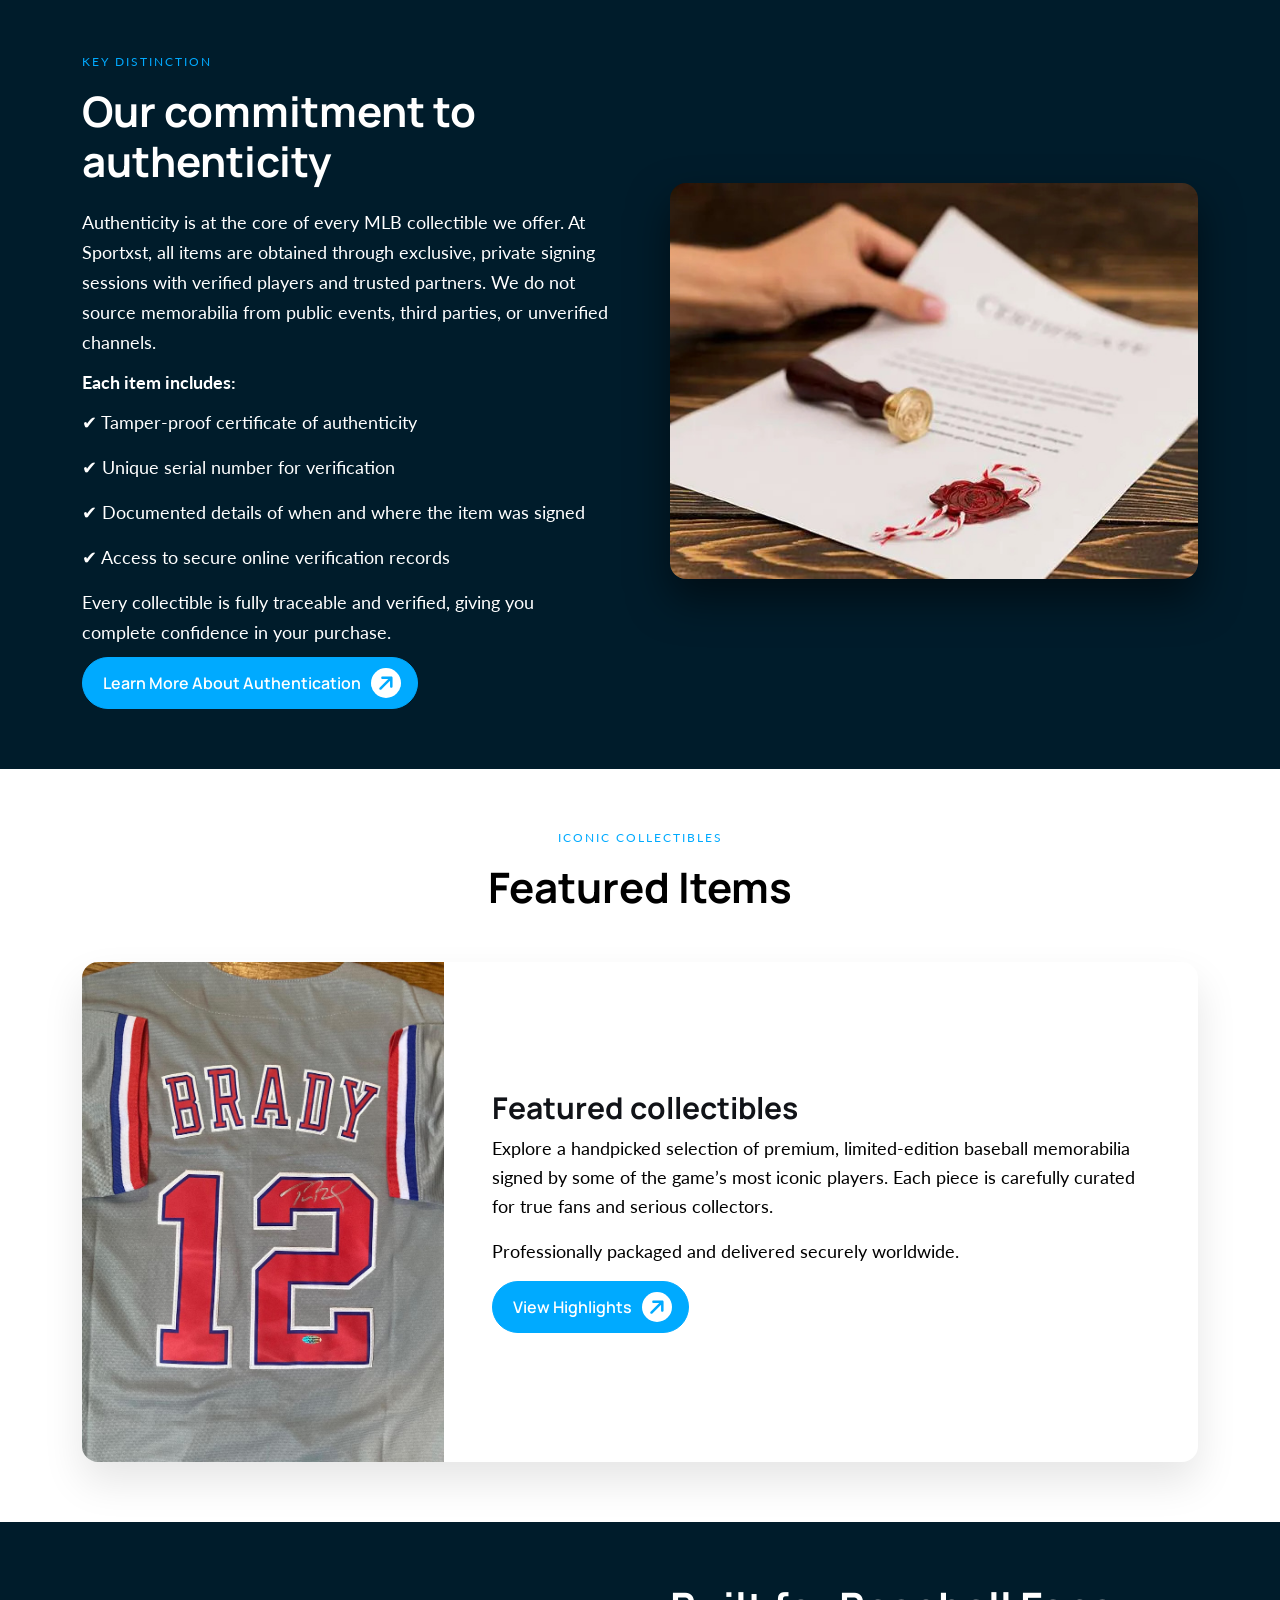
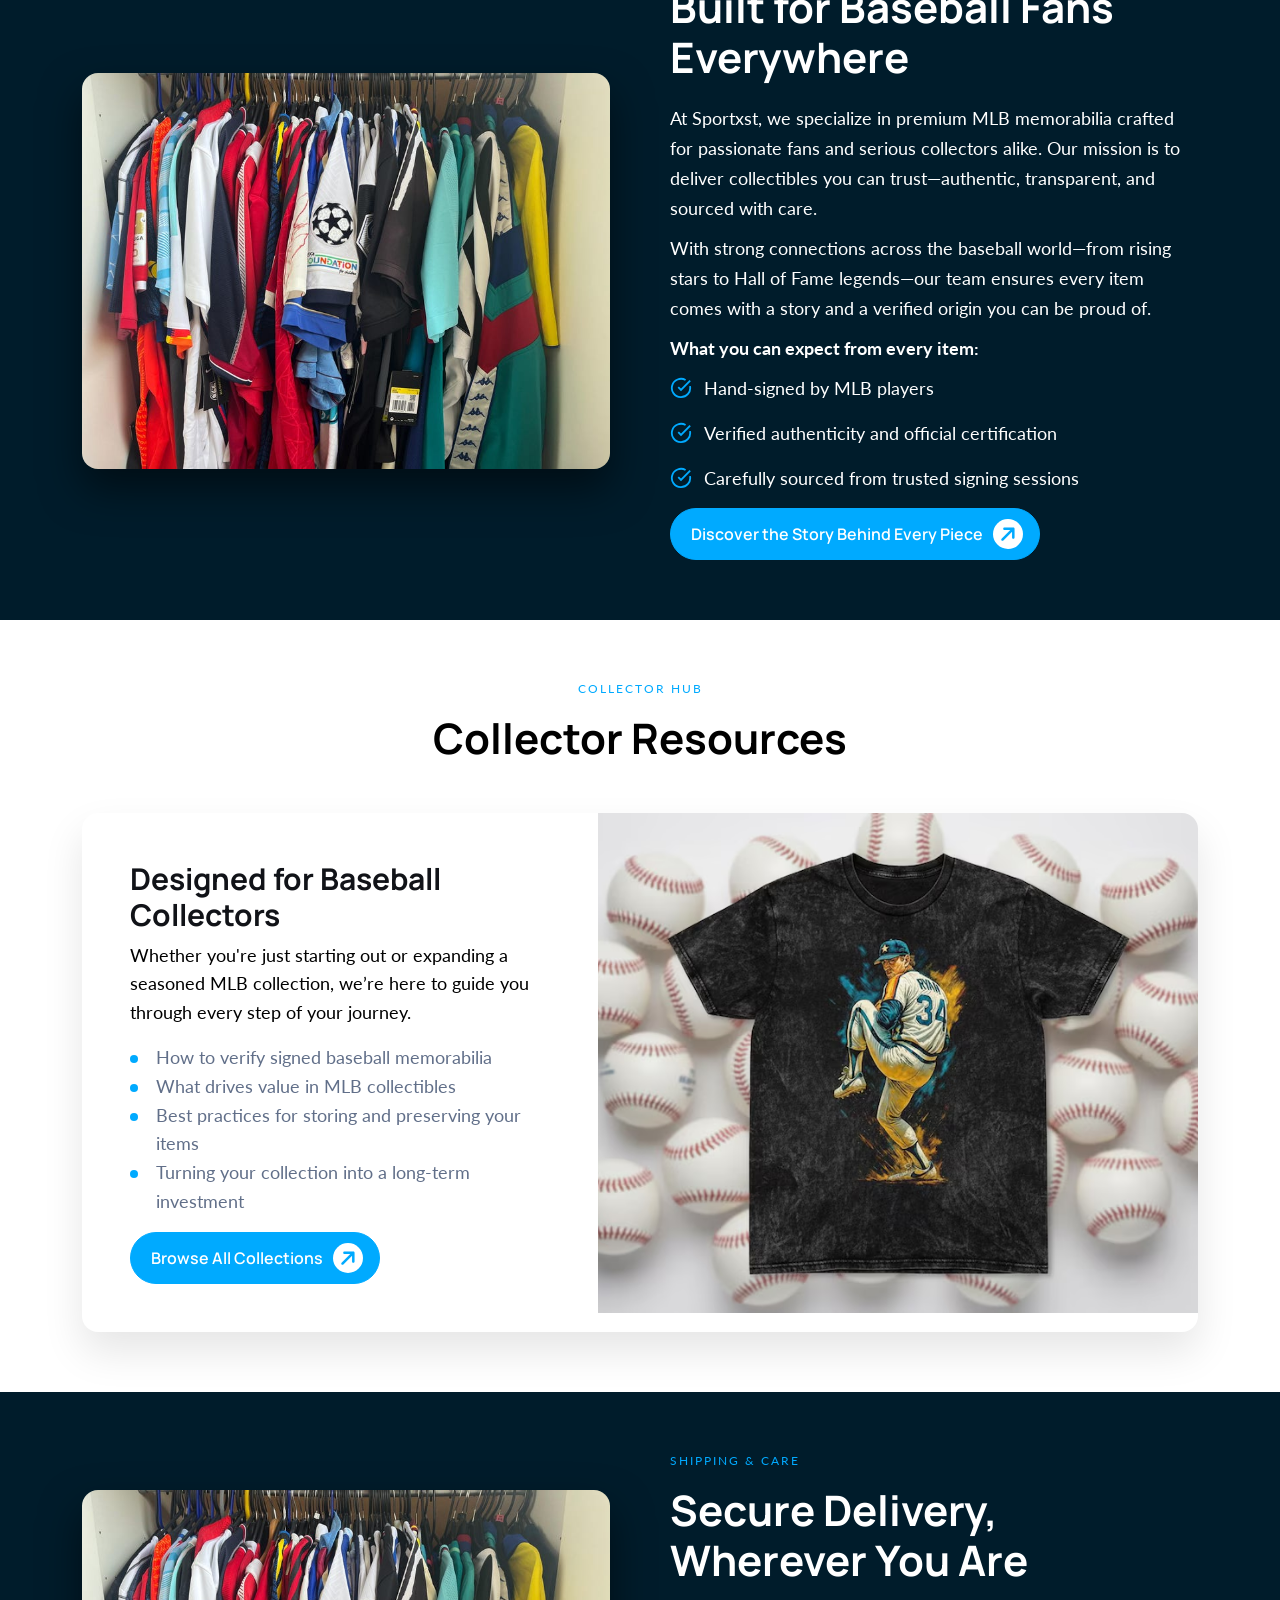
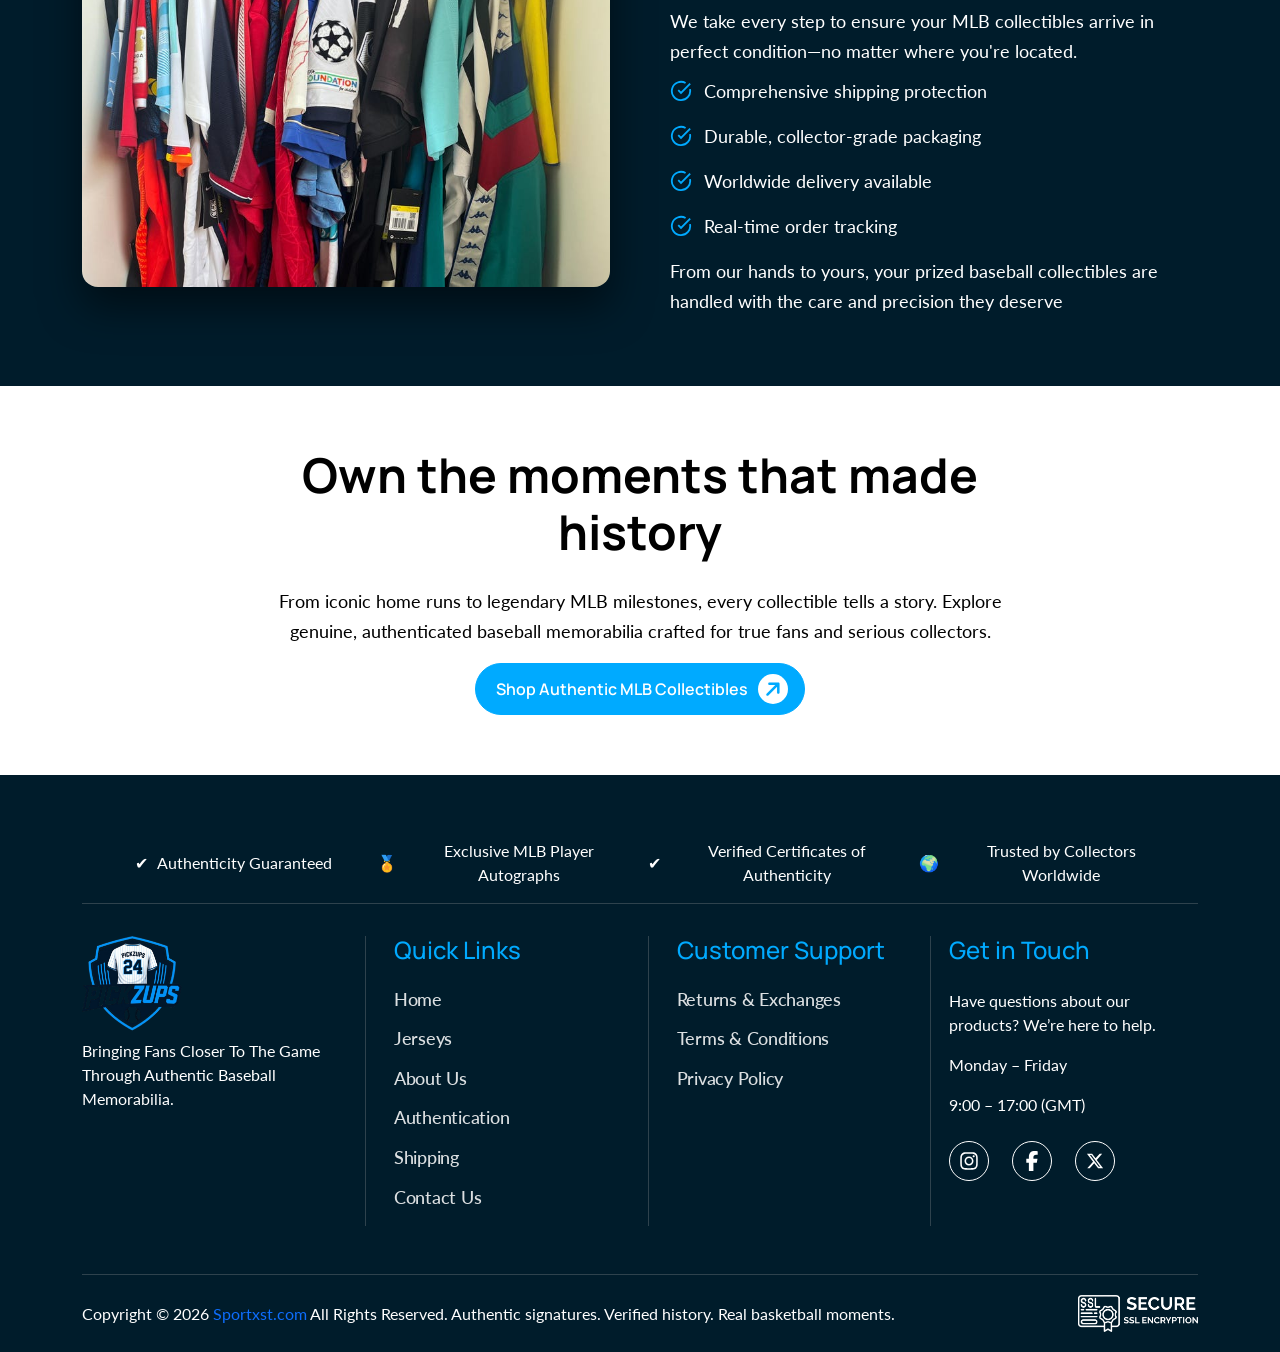
==== commit 45f7c79e: "update changes" ====
--- a/index.html
+++ b/index.html
@@ -4,7 +4,7 @@
 <head>
     <meta charset="UTF-8">
     <meta name="viewport" content="width=device-width, initial-scale=1.0">
-    <title>Document</title>
+    <title>Pickzups</title>
     <link rel="stylesheet" href="assets/css/bootstrap.min.css">
     <link rel="stylesheet" href="assets/css/style.css">
     <link rel="stylesheet" href="assets/css/responsive.css">
@@ -12,13 +12,13 @@
 
 <body>
     <!-- Header -->
-    <header class="header py-4 w-100  z-3">
+    <header class="header w-100  z-3">
         <div class="container">
             <div class="row">
                 <div class="col-12">
                     <div class="header-content d-flex align-items-center justify-content-between">
                         <div class="logo">
-                            <a href="./"><img src="images/logo.svg" alt="logo"></a>
+                            <a href="./"><img src="assets/images/logo.png" alt="logo"></a>
                         </div>
                         <div class="menu-list" id="mySidenavs">
                             <span class="menu-close d-block d-md-none" onclick="closeNav()">
@@ -82,52 +82,54 @@
                                 official certification, giving fans and collectors complete confidence in every
                                 purchase.
                             </p>
-                            <a href="./jerseys" class="btn-custom">
-                                <span class="btn-text">Shop Now</span>
-                                <div class="icon-container">
-                                    <span class="icon icon-default arrow-icon">
-                                        <svg viewBox="0 0 384 512" width="30">
-                                            <path d="M214.6 41.4c-12.5-12.5-32.8-12.5-45.3 0l-160 160c-12.5 
+                            <div class="bnr-btn">
+                                <a href="./jerseys" class="btn-custom">
+                                    <span class="btn-text">Shop Now</span>
+                                    <div class="icon-container">
+                                        <span class="icon icon-default arrow-icon">
+                                            <svg viewBox="0 0 384 512" width="30">
+                                                <path d="M214.6 41.4c-12.5-12.5-32.8-12.5-45.3 0l-160 160c-12.5 
                                     12.5-12.5 32.8 0 45.3s32.8 12.5 45.3 0L160 141.3V456c0 
                                     17.7 14.3 32 32 32s32-14.3 32-32V141.3l105.4 
                                     105.4c12.5 12.5 32.8 12.5 45.3 
                                     0s12.5-32.8 0-45.3l-160-160z" />
-                                        </svg>
-                                    </span>
-                                    <span class="icon icon-hover arrow-icon">
-                                        <svg viewBox="0 0 384 512" width="30">
-                                            <path d="M214.6 41.4c-12.5-12.5-32.8-12.5-45.3 0l-160 160c-12.5 
+                                            </svg>
+                                        </span>
+                                        <span class="icon icon-hover arrow-icon">
+                                            <svg viewBox="0 0 384 512" width="30">
+                                                <path d="M214.6 41.4c-12.5-12.5-32.8-12.5-45.3 0l-160 160c-12.5 
                                         12.5-12.5 32.8 0 45.3s32.8 12.5 45.3 0L160 141.3V456c0 
                                         17.7 14.3 32 32 32s32-14.3 32-32V141.3l105.4 
                                         105.4c12.5 12.5 32.8 12.5 45.3 
                                         0s12.5-32.8 0-45.3l-160-160z" />
-                                        </svg>
-                                    </span>
-                                </div>
-                            </a>
-                            <a href="./authentication" class="btn-custom">
-                                <span class="btn-text">Learn About Authentication</span>
-                                <div class="icon-container">
-                                    <span class="icon icon-default arrow-icon">
-                                        <svg viewBox="0 0 384 512" width="30">
-                                            <path d="M214.6 41.4c-12.5-12.5-32.8-12.5-45.3 0l-160 160c-12.5 
+                                            </svg>
+                                        </span>
+                                    </div>
+                                </a>
+                                <a href="./authentication" class="btn-custom">
+                                    <span class="btn-text">Learn About Authentication</span>
+                                    <div class="icon-container">
+                                        <span class="icon icon-default arrow-icon">
+                                            <svg viewBox="0 0 384 512" width="30">
+                                                <path d="M214.6 41.4c-12.5-12.5-32.8-12.5-45.3 0l-160 160c-12.5 
                                     12.5-12.5 32.8 0 45.3s32.8 12.5 45.3 0L160 141.3V456c0 
                                     17.7 14.3 32 32 32s32-14.3 32-32V141.3l105.4 
                                     105.4c12.5 12.5 32.8 12.5 45.3 
                                     0s12.5-32.8 0-45.3l-160-160z" />
-                                        </svg>
-                                    </span>
-                                    <span class="icon icon-hover arrow-icon">
-                                        <svg viewBox="0 0 384 512" width="30">
-                                            <path d="M214.6 41.4c-12.5-12.5-32.8-12.5-45.3 0l-160 160c-12.5 
+                                            </svg>
+                                        </span>
+                                        <span class="icon icon-hover arrow-icon">
+                                            <svg viewBox="0 0 384 512" width="30">
+                                                <path d="M214.6 41.4c-12.5-12.5-32.8-12.5-45.3 0l-160 160c-12.5 
                                         12.5-12.5 32.8 0 45.3s32.8 12.5 45.3 0L160 141.3V456c0 
                                         17.7 14.3 32 32 32s32-14.3 32-32V141.3l105.4 
                                         105.4c12.5 12.5 32.8 12.5 45.3 
                                         0s12.5-32.8 0-45.3l-160-160z" />
-                                        </svg>
-                                    </span>
-                                </div>
-                            </a>
+                                            </svg>
+                                        </span>
+                                    </div>
+                                </a>
+                            </div>
                         </div>
                     </div>
                 </div>
@@ -231,7 +233,7 @@
                         </div>
 
                         <div class="collection-image">
-                            <img src="assets/images/hero-banner.jpg" alt="collection-image">
+                            <img src="assets/images/Autographed.png" alt="collection-image">
                         </div>
                     </div>
                 </div>
@@ -294,7 +296,7 @@
                         </div>
                     </div>
                     <div class="auth-image">
-                        <img src="assets/images/hero-banner.jpg" alt="authenticity-image">
+                        <img src="assets/images/our-commitment.jpg" alt="authenticity-image">
                     </div>
                 </div>
 
@@ -303,40 +305,33 @@
 
         <section class="featured-items">
             <div class="container">
-
+                <div class="built-for-collectors-content">
+                    <span>Iconic Collectibles </span>
+                    <h2>Featured Items
+                    </h2>
+                </div>
                 <div class="collection-wrapper">
                     <div class="collection-card">
 
                         <!-- Image Side -->
                         <div class="collection-image aos-init aos-animate" data-aos="fade-right">
-                            <img src="assets/images/hero-banner.jpg" alt="images">
+                            <img src="assets/images/Featured-collectibles.avif" alt="images">
                         </div>
 
                         <!-- Content Side -->
                         <div class="collection-content aos-init aos-animate" data-aos="fade-left">
 
-                            <h3>Built for Baseball Fans Everywhere</h3>
-
-                            <p>At (brand name), we specialize in premium MLB memorabilia crafted for passionate fans and
-                                serious collectors alike. Our mission is to deliver collectibles you can
-                                trust—authentic,
-                                transparent, and sourced with care.
+                            <h3>Featured collectibles</h3>
+                            <p>Explore a handpicked selection of premium, limited-edition baseball memorabilia signed by
+                                some of the game’s most iconic players. Each piece is carefully curated for true fans
+                                and serious collectors.
                             </p>
-                            <p>With strong connections across the baseball world—from rising stars to Hall of Fame
-                                legends—our team ensures every item comes with a story and a verified origin you can be
-                                proud of.
+                            <p>Professionally packaged and delivered securely worldwide.
                             </p>
-                            <p>What you can expect from every item:
-                            </p>
-                            <ul>
-                                <li> Hand-signed by MLB players</li>
-                                <li> Verified authenticity and official certification</li>
-                                <li> Carefully sourced from trusted signing sessions</li>
-                            </ul>
 
                             <div class="collection-button">
-                                <a href="./about-us.html" class="btn-custom">
-                                    <span class="btn-text">Discover the Story Behind Every Piece
+                                <a href="/jerseys" class="btn-custom">
+                                    <span class="btn-text">View Highlights
                                     </span>
                                     <div class="icon-container">
                                         <span class="icon icon-default arrow-icon">
@@ -524,7 +519,7 @@
 
                         <!-- Image Side -->
                         <div class="collection-image aos-init aos-animate" data-aos="fade-left">
-                            <img src="assets/images/hero-banner.jpg" alt="images">
+                            <img src="assets/images/Collector.avif" alt="images">
                         </div>
 
                     </div>
@@ -667,11 +662,13 @@
                 </div>
                 <div class="footer-top">
                     <div class="footer-logo">
-                        <a href="./" class="bg_center_contain"></a>
+                        <a href="./" class="">
+                            <img src="assets/images/logo.png" alt="">
+                        </a>
                         <p class="text_theme mt-2 footer_logo_text">
                             Bringing Fans Closer To The Game Through
                             Authentic Baseball Memorabilia.
-                          
+
                         </p>
                     </div>
                     <div class="footer-links">
--- a/assets/css/style.css
+++ b/assets/css/style.css
@@ -43,6 +43,9 @@
 
 /* header css start */
 
+header {
+    padding: 8px 0;
+}
 
 .is-sticky {
     position: fixed;
@@ -95,7 +98,7 @@
 }
 
 .menu-list ul li.active a {
-    color: #00aaff;
+    color: #00aaff !important;
 }
 
 .menu-list ul li a:hover::after,
@@ -103,12 +106,19 @@
     width: 100%;
 }
 
+.logo img {
+    width: 100%;
+    max-width: 100px;
+    height: 70px;
+    object-fit: contain;
+}
+
 /* header css end */
 
 /* hero banner css */
 .hero_banner {
     padding: 100px 0;
-    background: url(../images/hero-banner.jpg) no-repeat center center/cover;
+    background: url(../images/hero-bnr.png) no-repeat center center/cover;
     height: 700px;
     position: relative;
     z-index: 1;
@@ -124,7 +134,7 @@
     left: 0;
     width: 100%;
     height: 100%;
-    background-color: rgba(0, 0, 0, 0.5);
+    background-color: rgb(5 5 5 / 64%);
     z-index: -1;
 }
 
@@ -164,6 +174,13 @@
     font-size: 1rem;
     color: var(--white);
     margin-bottom: 1.25rem;
+}
+
+.bnr-btn {
+    display: flex;
+    gap: 10px;
+    align-items: center;
+    flex-wrap: wrap;
 }
 
 .btn-custom {
@@ -532,6 +549,11 @@
     transition: all 0.2s linear;
 }
 
+.footer-links li a:hover {
+    color: #00aaff;
+    padding-left: 5px;
+}
+
 .social-icons li a {
     width: 40px;
     height: 40px;
@@ -543,6 +565,11 @@
     font-size: 1.375rem;
     transition: all 0.2s linear;
     padding: 0.625rem;
+}
+
+.social-icons li a:hover {
+    background-color: #00aaff;
+    border-color: #00aaff;
 }
 
 .social-icons li a svg {
@@ -666,8 +693,9 @@
 .legend-img img {
     width: 100%;
     transition: transform 0.5s ease;
-    max-height: 16.875rem;
-    object-fit: contain;
+    height: 270px;
+    object-fit: cover;
+    object-position: top;
 }
 
 .legend-content h3 {
@@ -803,6 +831,7 @@
 .returns-policy {
     padding: 60px 0;
 }
+
 .policy-content h5 {
     font-size: 20px;
     font-weight: bold;
@@ -813,6 +842,7 @@
     padding-bottom: 6px;
     position: relative;
 }
+
 .policy-content ul li::after {
     content: '';
     position: absolute;
@@ -824,3 +854,112 @@
     border-radius: 50%;
 }
 
+.authentication_popup_sec {
+    padding: 60px 0;
+}
+
+.authentication_content h2 {
+    font-size: 30px;
+    font-weight: bold;
+}
+
+.authentication_content p {
+    color: #000;
+    font-size: 18px;
+}
+
+.jersey_page_card-img img {
+    width: 100%;
+    height: 300px;
+    object-fit: contain;
+}
+
+.signup_form_sec {
+    padding: 60px 0;
+}
+
+.contact_left h2 {
+    font-size: 24px;
+    font-weight: bold;
+    margin-bottom: 30px;
+}
+
+.contact_left .contact_grp {
+    background: #001c2b;
+    padding: 20px;
+    border-radius: 12px;
+    margin-bottom: 20px;
+    border: 1px solid #001c2b;
+    color: #fff;
+}
+
+.contact_left .contact_grp h3 {
+    font-size: 20px;
+    font-weight: bold;
+}
+
+.contact_left .contact_grp p {
+    margin-bottom: 5px;
+}
+
+.contact_right {
+    background: linear-gradient(135deg, #ffffff 0%, #f8fafc 100%);
+    padding: 30px;
+    box-shadow: 0 20px 60px rgba(0, 0, 0, 0.1);
+    border: 1px solid #e5e7eb;
+    border-radius: 12px;
+}
+
+.form-group input,
+.form-group textarea {
+    padding: 12px 14px;
+    outline: none !important;
+    box-shadow: none !important;
+    resize: none;
+}
+
+form#contactForm .form-group {
+    margin-bottom: 13px;
+}
+
+.contact_right h2 {
+    font-size: 24px;
+    color: #000;
+    font-weight: bold;
+}
+
+.contact_right p {
+    font-size: 18px;
+}
+
+.form-group label {
+    margin-bottom: 5px;
+    font-size: 14px;
+    font-weight: bold;
+}
+
+.error {
+    border-color: #00aaff;
+}
+
+.error-message {
+    color: #00aaff;
+    font-size: 14px;
+    display: none;
+    margin-top: 5px;
+}
+
+/* Chrome, Safari, Edge */
+input[type="number"]::-webkit-outer-spin-button,
+input[type="number"]::-webkit-inner-spin-button {
+    -webkit-appearance: none;
+    margin: 0;
+}
+
+/* Firefox */
+input[type="number"] {
+    -moz-appearance: textfield;
+}
+.footer-logo a img {
+    max-width: 100px;
+}
--- a/assets/css/responsive.css
+++ b/assets/css/responsive.css
@@ -1,10 +1,66 @@
+@media (max-width: 1199px) {
+    .footer-top h3 {
+        font-size: 20px;
+    }
+
+    .sub_banner {
+        height: 21.875rem;
+    }
+
+    .signup_form_sec {
+        padding: 40px 0;
+    }
+}
+
+@media (max-width: 991px) {
+    .site-footer .footer-bottom p {
+        text-align: center;
+    }
+
+    .footer-bottom {
+        justify-content: center;
+        gap: 20px;
+    }
+
+    .jersey_page_card {
+        width: 48%;
+    }
+
+    .content-wrapper {
+        grid-template-columns: 1fr;
+    }
+
+    .legends-grid {
+        grid-template-columns: repeat(2, 1fr);
+
+    }
+
+    .footer-top {
+
+        grid-template-columns: repeat(2, 1fr);
+    }
+
+    .footer-links {
+        border-left: none;
+    }
+
+    .footer-contact {
+
+        border-left: none;
+    }
+
+    .footer-features {
+        grid-template-columns: repeat(2, 1fr);
+    }
+}
+
 @media (max-width: 767px) {
     .menu-list {
         width: 0;
         position: fixed;
         top: 0;
         left: 0;
-        background: var(--quinary-color);
+        background: #001c2b;
         height: 100vh;
         overflow-x: hidden;
         transition: width 0.3s ease;
@@ -32,19 +88,32 @@
 
     span.menu-close {
         padding: 6px 6px;
-        display: block;
+        display: flex !important;
         border-radius: 6px;
-        width: 45px;
-        height: 45px;
+        width: 35px;
+        height: 35px;
         text-align: center;
         box-shadow: 0 0 25px rgb(0 0 0 / .1);
         line-height: 32px;
-        background: var(--quaternary-color);
-        color: var(--primary-color);
+        background: #00aaff;
+        color: #fff;
         position: absolute;
         right: 7px;
         top: 5px;
         font-size: 18px;
+        align-items: center;
+        justify-content: center;
+    }
+
+    span.menu-close svg {
+        width: 20px !important;
+        height: 20px !important;
+    }
+
+    .menu-list ul li a {
+
+        color: #fff !important;
+
     }
 
     .dropdown:hover .sub-menu {
@@ -61,8 +130,46 @@
         font-size: 18px;
     }
 
-    .menu-list ul li.active a {
-        color: var(--quaternary-color);
+
+
+    .jersey_page_card {
+        width: 100%;
     }
 
 }
+
+@media (max-width: 575px) {
+    .footer-top {
+        grid-template-columns: repeat(1, 1fr);
+    }
+
+    .footer-features {
+        grid-template-columns: repeat(1, 1fr);
+    }
+
+    .footer-links {
+        padding-left: 0;
+
+    }
+
+    .footer-contact {
+        padding-left: 0;
+
+    }
+
+
+
+    .site-footer .footer-bottom p {
+        text-align: center;
+    }
+
+    .footer-features .feature-item {
+        justify-content: flex-start;
+
+    }
+
+    .legends-grid {
+        grid-template-columns: repeat(1, 1fr);
+
+    }
+}
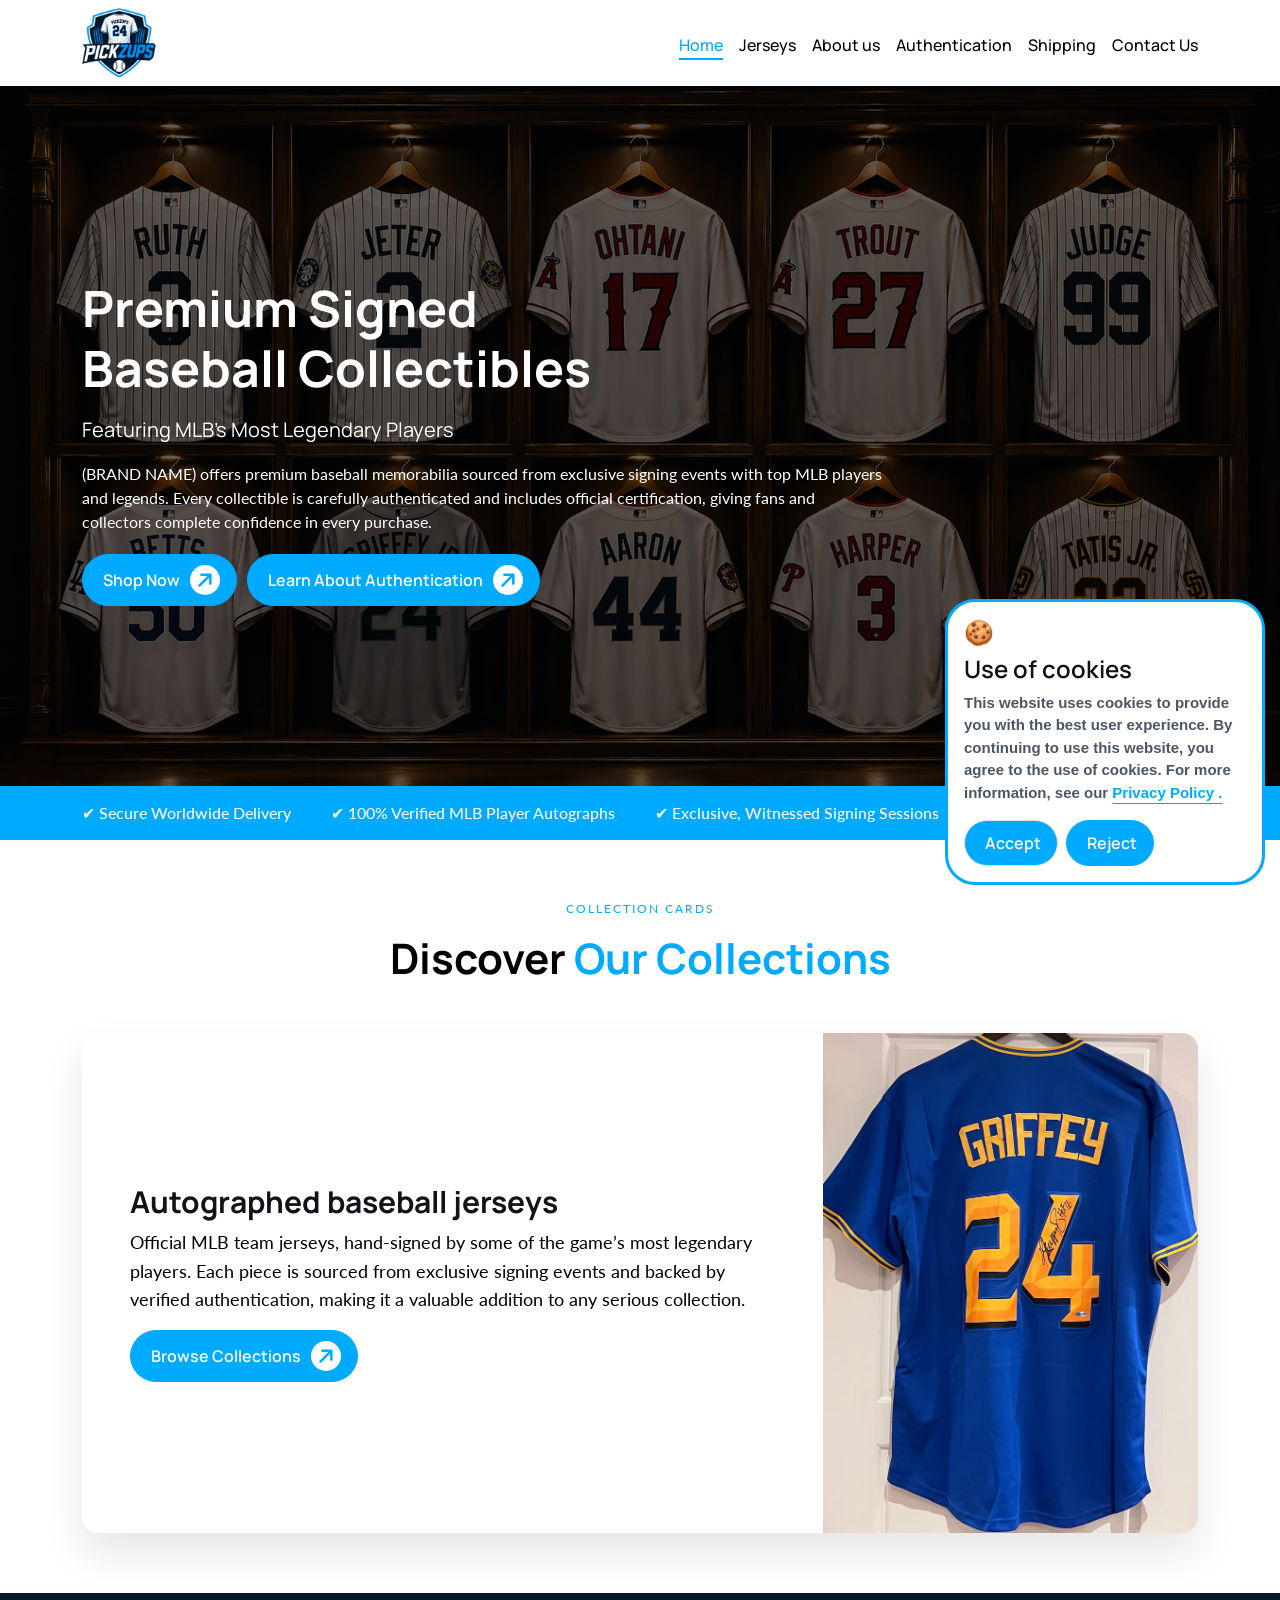
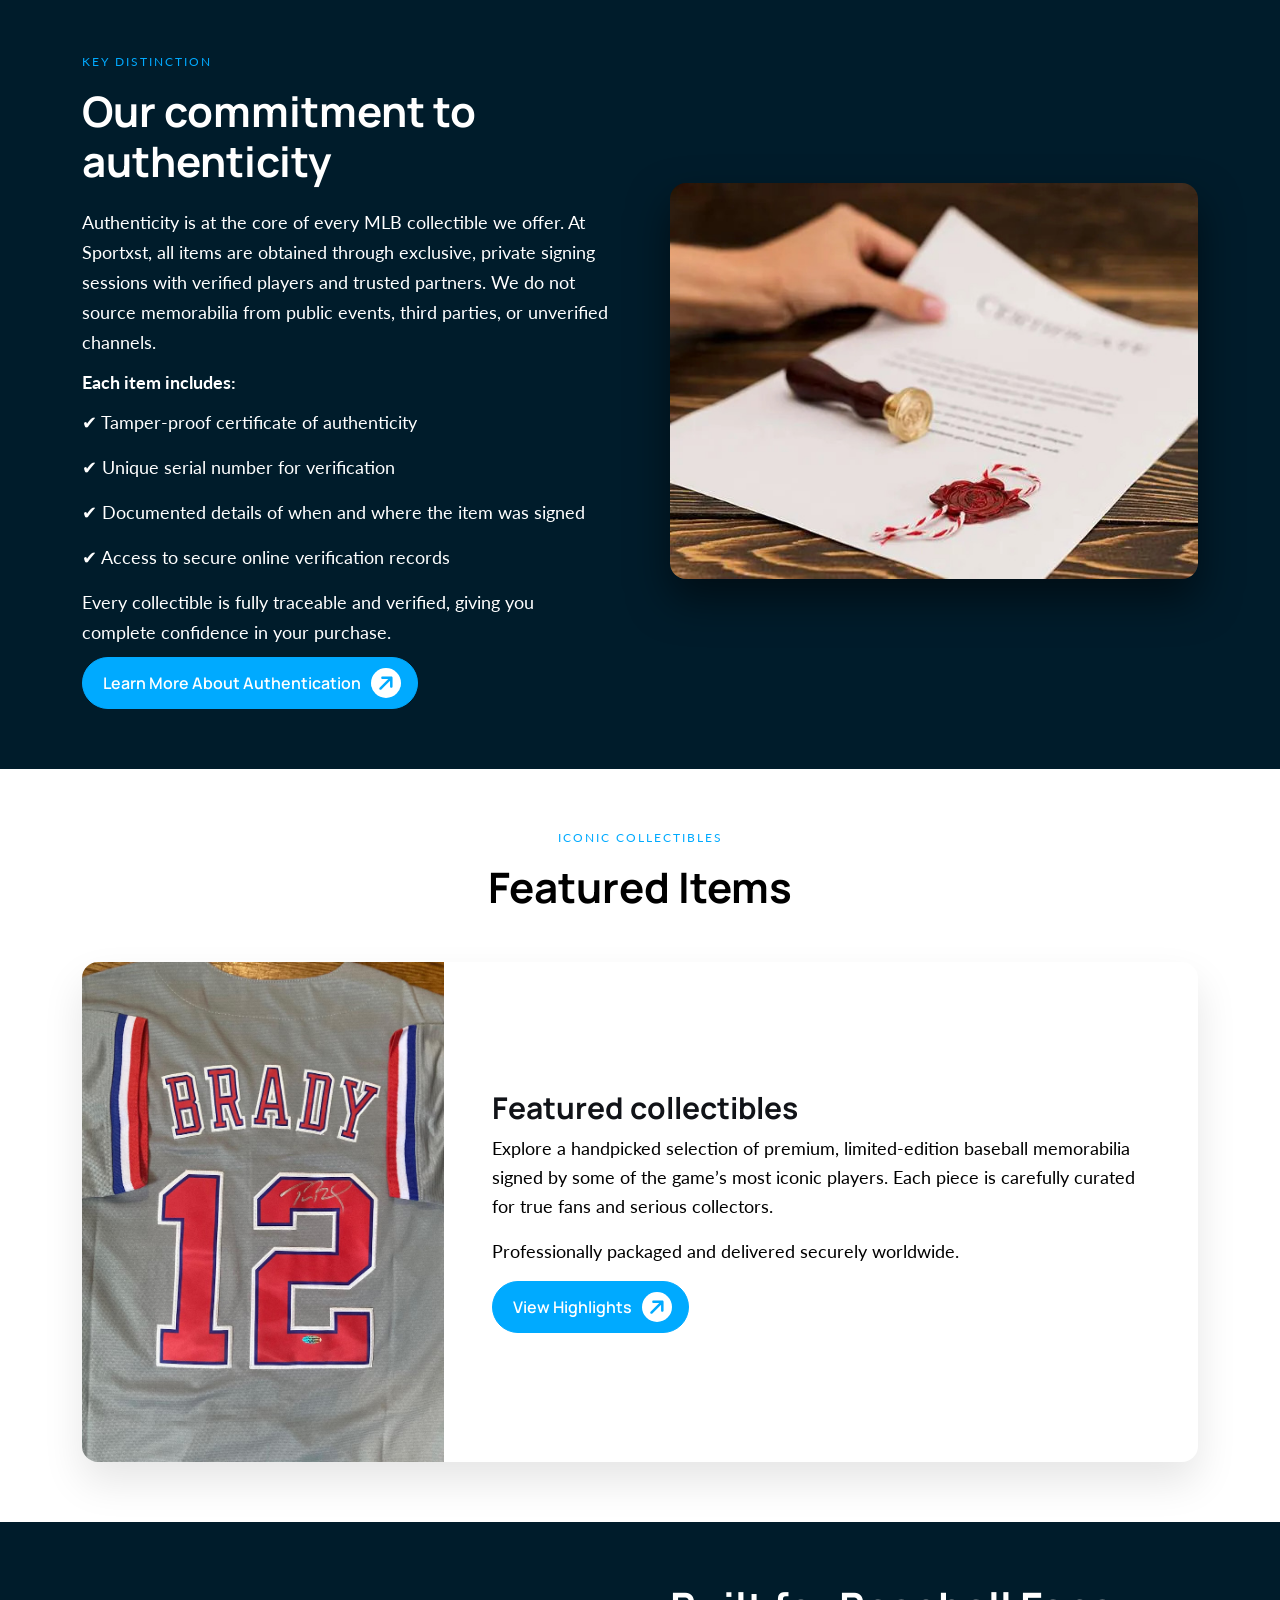
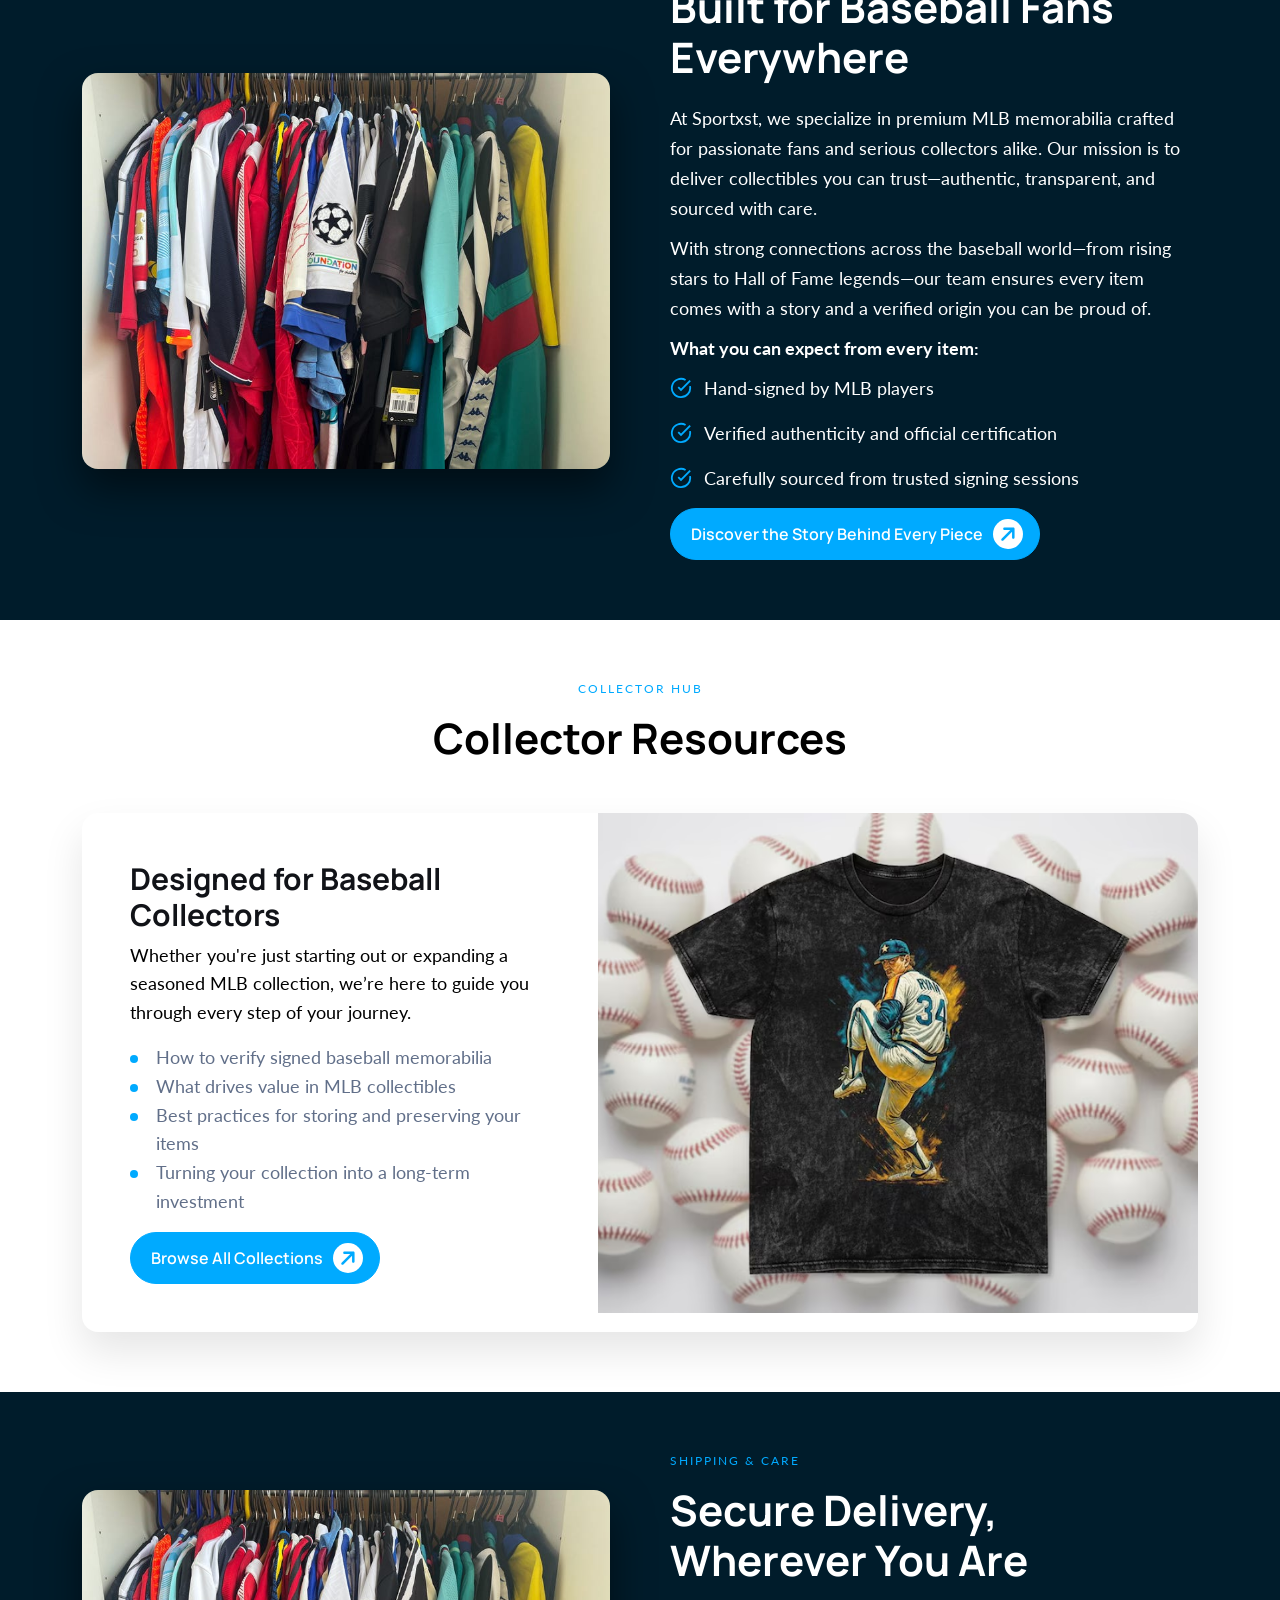
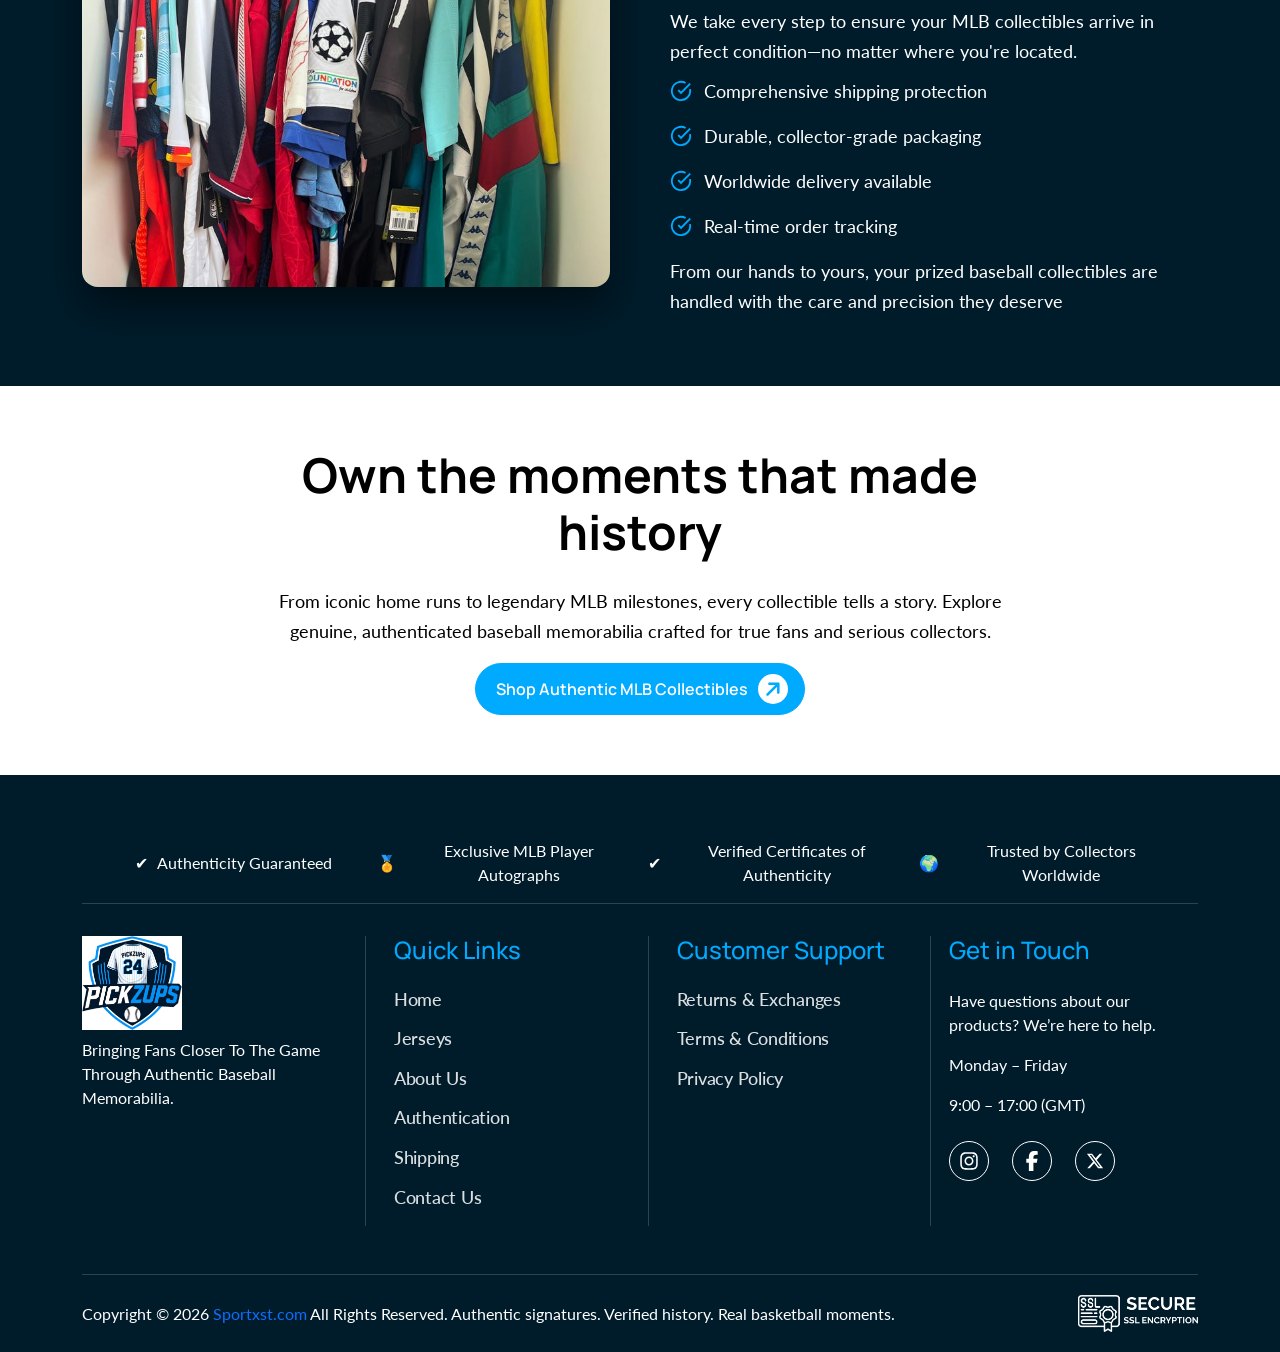
==== commit 8b5b2000: "fix" ====
--- a/index.html
+++ b/index.html
@@ -663,7 +663,7 @@
                 <div class="footer-top">
                     <div class="footer-logo">
                         <a href="./" class="">
-                            <img src="assets/images/logo.png" alt="">
+                            <img src="assets/images/footer-logo.png" alt="">
                         </a>
                         <p class="text_theme mt-2 footer_logo_text">
                             Bringing Fans Closer To The Game Through
@@ -747,7 +747,20 @@
         </div>
     </footer>
     <!-- footer -->
-
+    <div class="card cookie-alert show">
+        <div class="card-body">
+            <h4 class="card-title">🍪</h4>
+            <h5 class="card-title"> Use of cookies</h5>
+            <p class="card-text">This website uses cookies to provide you with the best user experience. By continuing
+                to use this website, you agree to the use of cookies. For more information, see our <a
+                    href="./privacy-policy"> Privacy Policy .</a></p>
+
+            <div class="btn-toolbar justify-content-start gap-2">
+                <a href="javascript:void(0)" class="btn-custom black border accept-cookies">Accept</a>
+                <a href="javascript:void(0)" class="btn-custom black reject-cookies">Reject</a>
+            </div>
+        </div>
+    </div>
 
     <!-- scripts -->
     <script src="assets/js/bootstrap.bundle.min.js"></script>
--- a/assets/css/style.css
+++ b/assets/css/style.css
@@ -962,4 +962,50 @@
 }
 .footer-logo a img {
     max-width: 100px;
-}+}
+
+/* Cookies CSS Start */
+.cookie-alert {
+    position: fixed;
+    bottom: 15px;
+    right: 15px;
+    width: 320px;
+    margin: 0 !important;
+    z-index: 999;
+    opacity: 0;
+    transform: translateY(100%);
+    transition: all 500ms ease-out;
+    border:3px solid #00aaff;
+    border-radius: 1.875rem;
+  }
+  
+  .cookie-alert.show {
+    opacity: 1;
+    transform: translateY(0%);
+    transition-delay: 1000ms;
+  }
+  .cookie-alert .card-title {
+    font-size: 1.5rem;
+
+    font-weight: 600;
+    color: #111;
+}
+
+.cookie-alert .card-text {
+    font-size: 0.9375rem;
+    line-height: 1.5;
+    margin-bottom: 1rem;
+    color: #4b5563;
+    font-weight: 600;
+}
+.cookie-alert .card-text a{
+    color: #00aaff;
+    text-decoration: underline;
+    text-underline-offset: 5px;
+   
+}
+.btn-toolbar .butn {
+    padding: 0.625rem 1.25rem;
+    font-size: 0.9375rem;
+}
+/* Cookies CSS End */
--- a/assets/css/responsive.css
+++ b/assets/css/responsive.css
@@ -1,4 +1,10 @@
 @media (max-width: 1199px) {
+    .hero_banner {
+        padding: 60px 0;
+        height: 500px;
+
+    }
+
     .footer-top h3 {
         font-size: 20px;
     }
@@ -9,6 +15,25 @@
 
     .signup_form_sec {
         padding: 40px 0;
+    }
+
+    .hero_banner .hero_content h1 {
+        font-size: 2.125rem;
+    }
+
+    .explore-our-collections-content h2,
+    .featured-items-content h2,
+    .built-for-collectors-content h2 {
+
+        font-size: 30px;
+    }
+
+    .auth-content-box h2 {
+        font-size: 30px;
+    }
+
+    .cta-content h2 {
+        font-size: 30px;
     }
 }
 
@@ -51,6 +76,44 @@
 
     .footer-features {
         grid-template-columns: repeat(2, 1fr);
+    }
+
+    .collection-card {
+        display: flex;
+        flex-direction: column-reverse;
+
+    }
+
+    .collection-image img {
+        max-width: 100%;
+    }
+
+    .authenticity_section.key_sec .auth-grid {
+        display: flex;
+        flex-direction: column-reverse;
+
+    }
+
+    .authenticity_section .auth-grid {
+        display: flex;
+        flex-direction: column-reverse;
+    }
+
+    .auth-image {
+        width: 100%;
+    }
+
+    section.featured-items .collection-card {
+        flex-direction: column;
+    }
+
+    .authenticity_section .auth-grid {
+        flex-direction: column;
+    }
+
+    .collection-content {
+        padding: 30px;
+
     }
 }
 
@@ -172,4 +235,11 @@
         grid-template-columns: repeat(1, 1fr);
 
     }
+
+    .btn-custom {
+        width: 100%;
+        max-width: 300px;
+        text-align: center;
+        justify-content: center;
+    }
 }
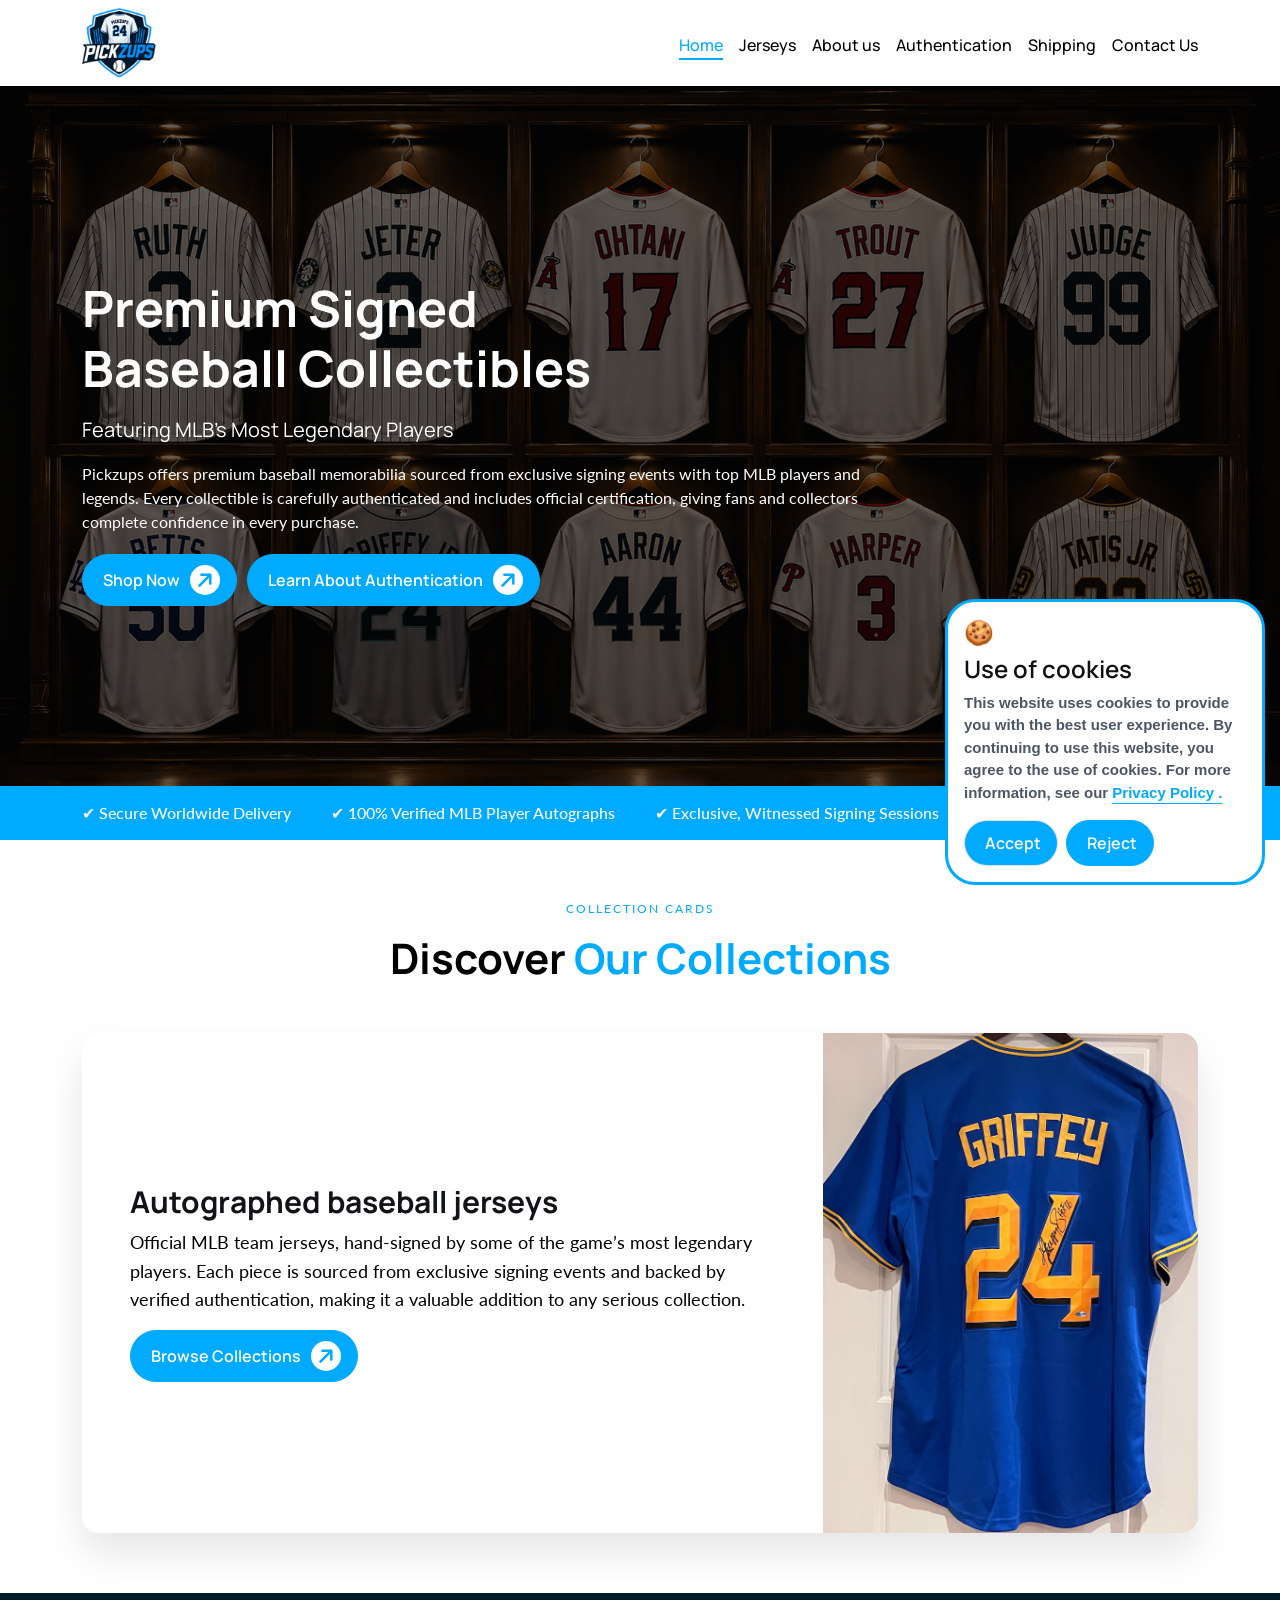
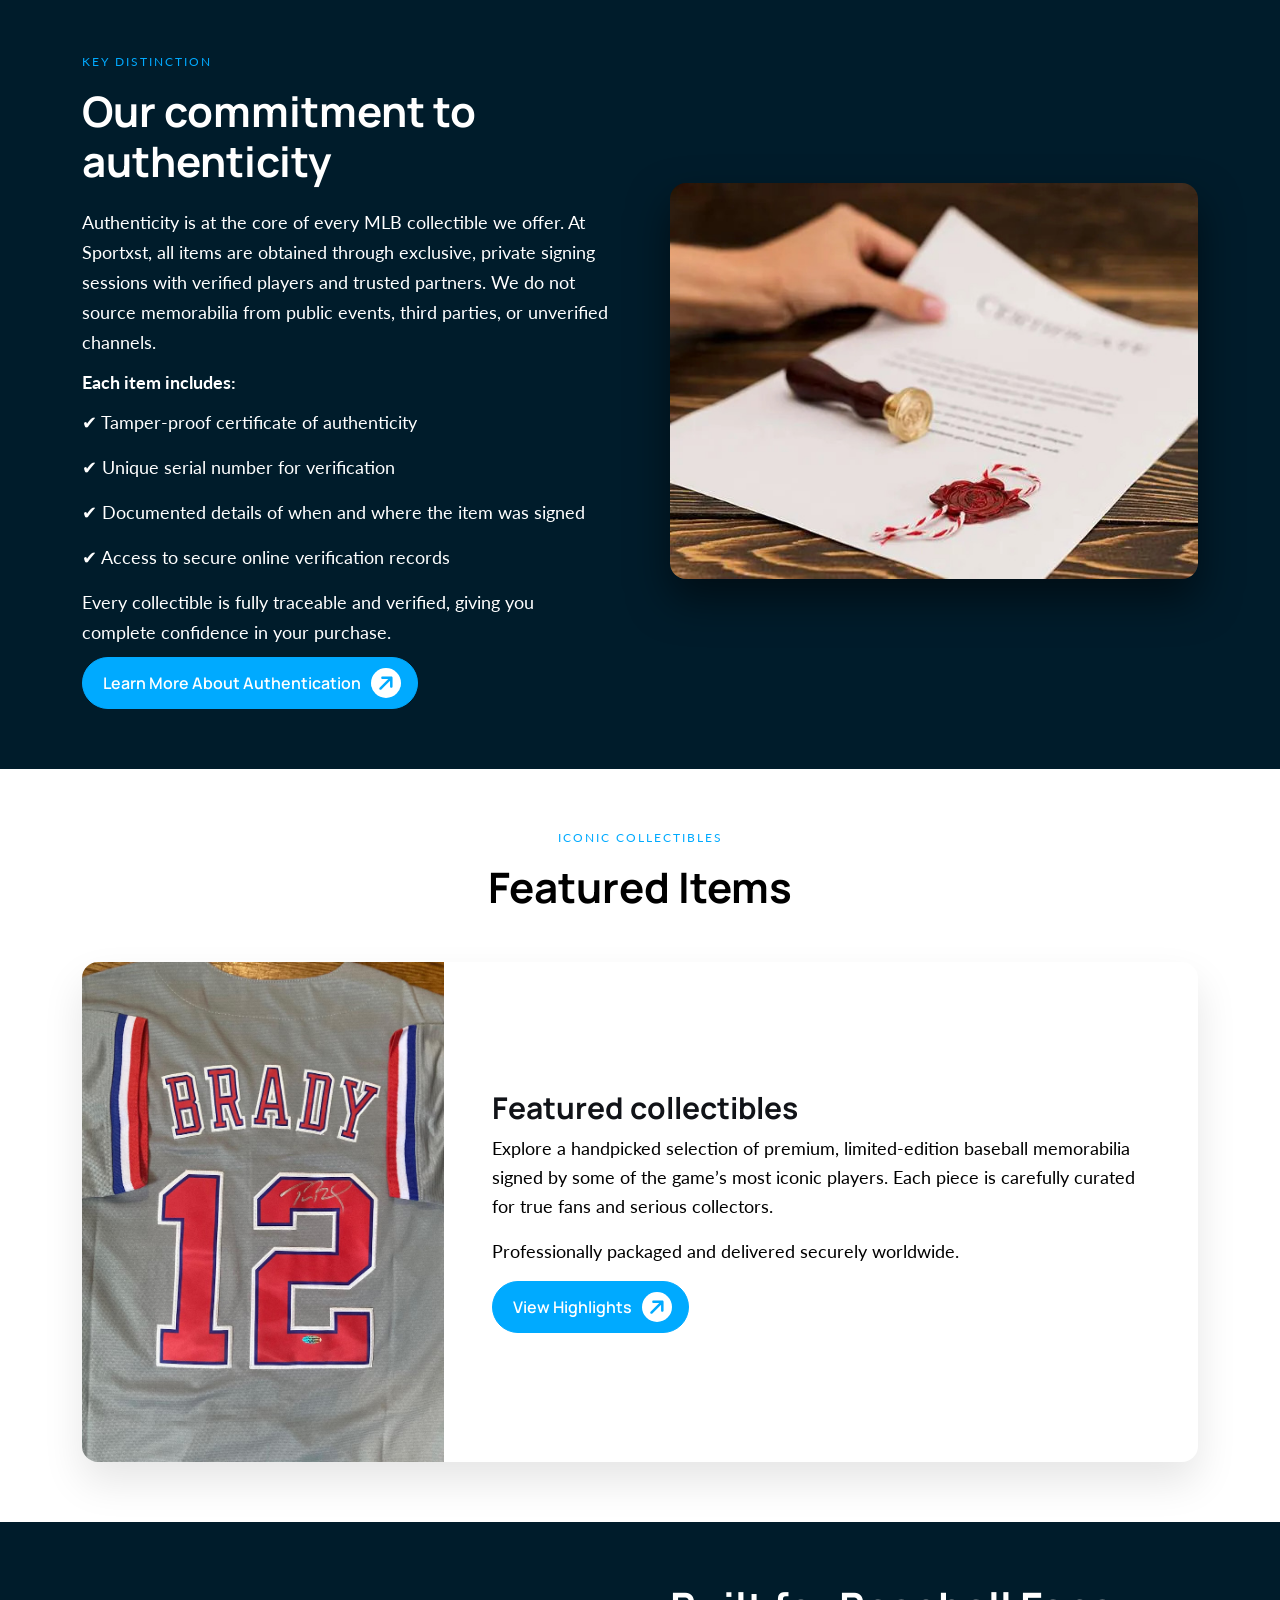
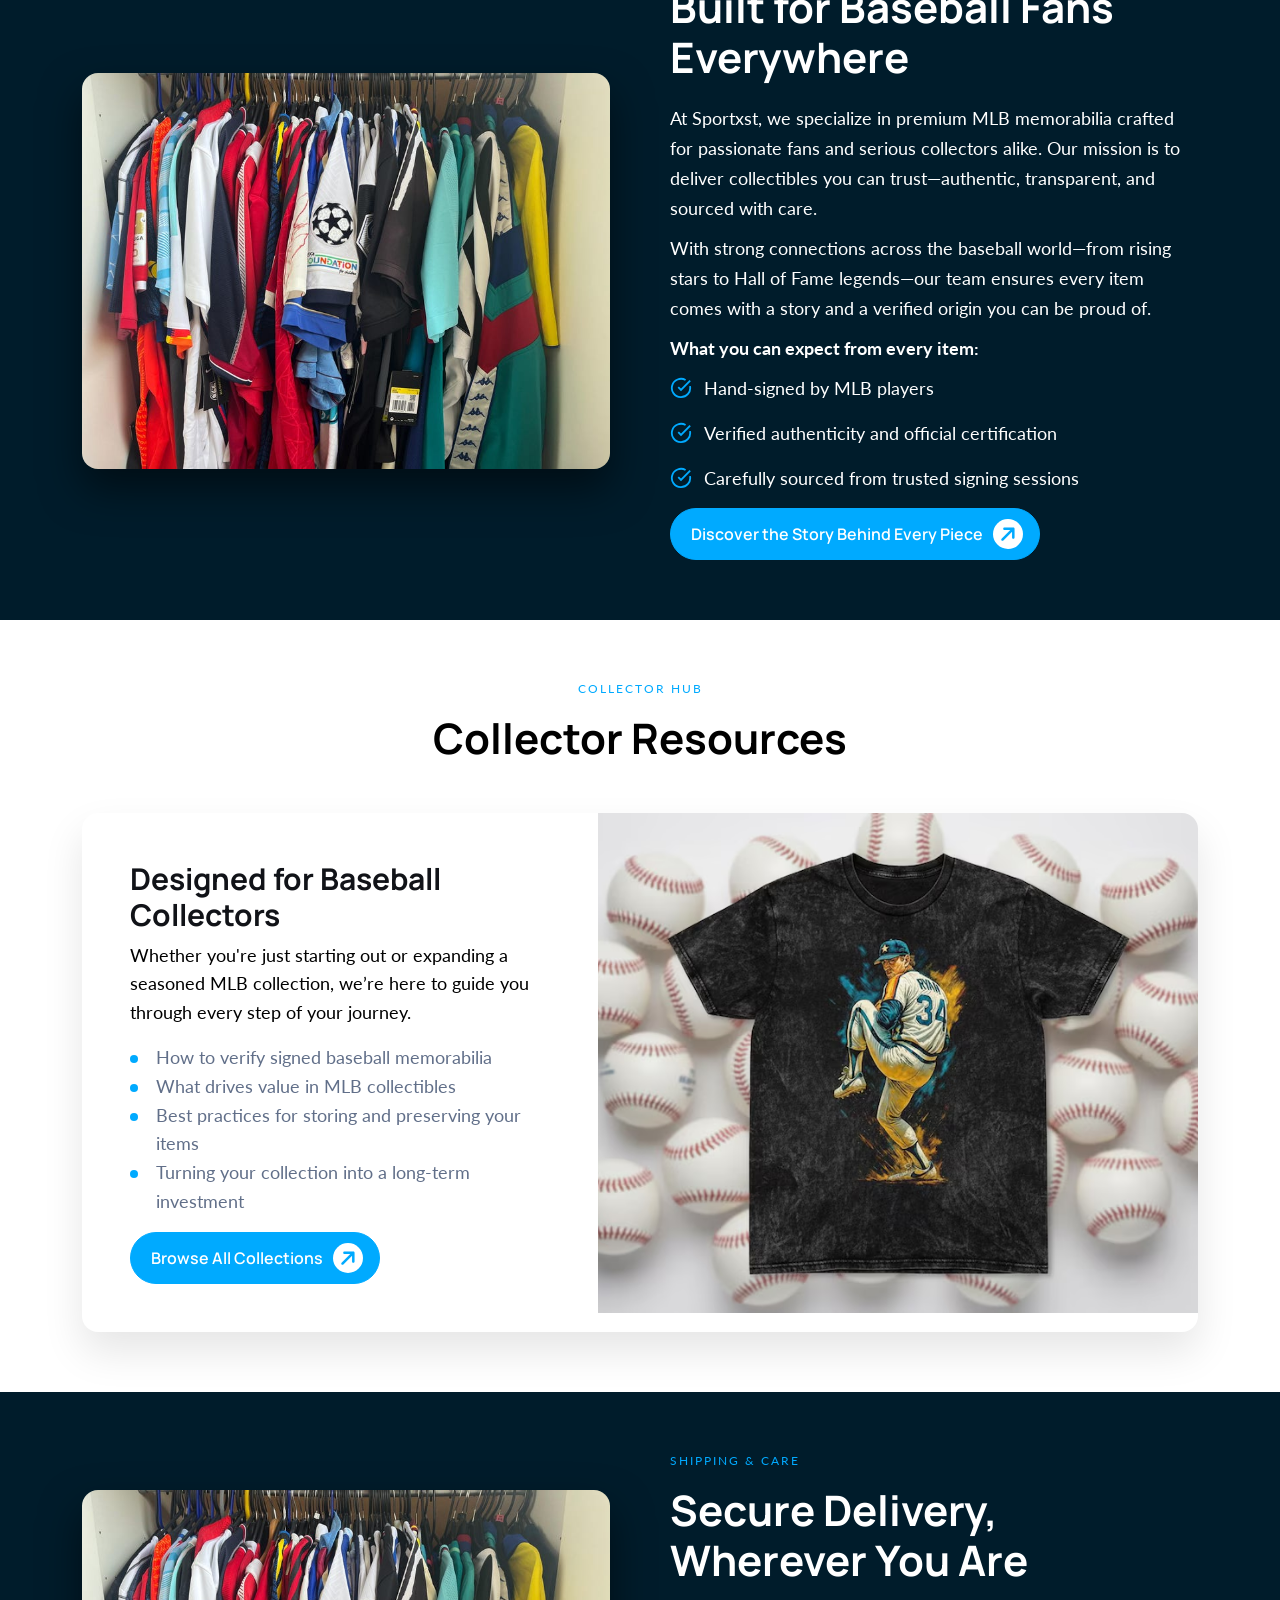
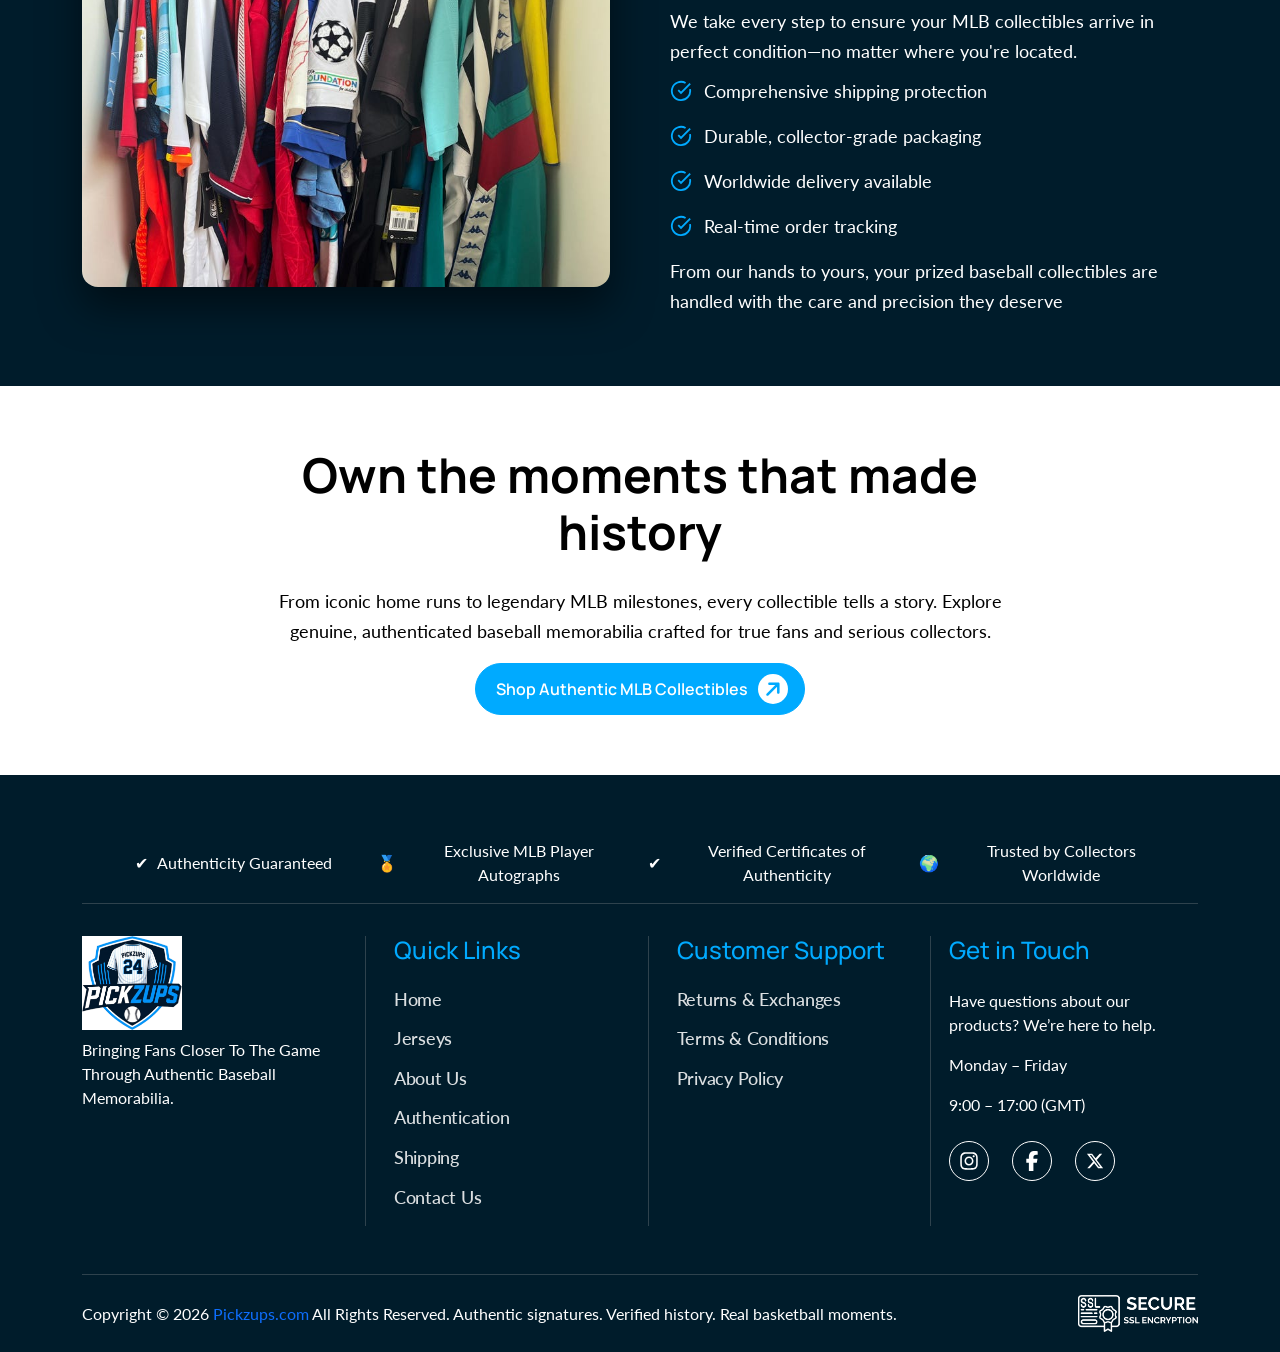
==== commit 081a25c8: "d" ====
--- a/index.html
+++ b/index.html
@@ -76,7 +76,7 @@
                                 Baseball Collectibles
                             </h1>
                             <h2>Featuring MLB’s Most Legendary Players</h2>
-                            <p>(BRAND NAME) offers premium baseball memorabilia sourced from exclusive signing events
+                            <p>Pickzups offers premium baseball memorabilia sourced from exclusive signing events
                                 with
                                 top MLB players and legends. Every collectible is carefully authenticated and includes
                                 official certification, giving fans and collectors complete confidence in every
@@ -734,7 +734,7 @@
                     </div>
                 </div>
                 <div class="footer-bottom">
-                    <p>Copyright © 2026 <a class="text_theme" href="./">Sportxst.com</a> All Rights Reserved. Authentic
+                    <p>Copyright © 2026 <a class="text_theme" href="./">Pickzups.com</a> All Rights Reserved. Authentic
                         signatures.
                         Verified history. Real basketball moments.</p>
                     <div class="ssl_logo">
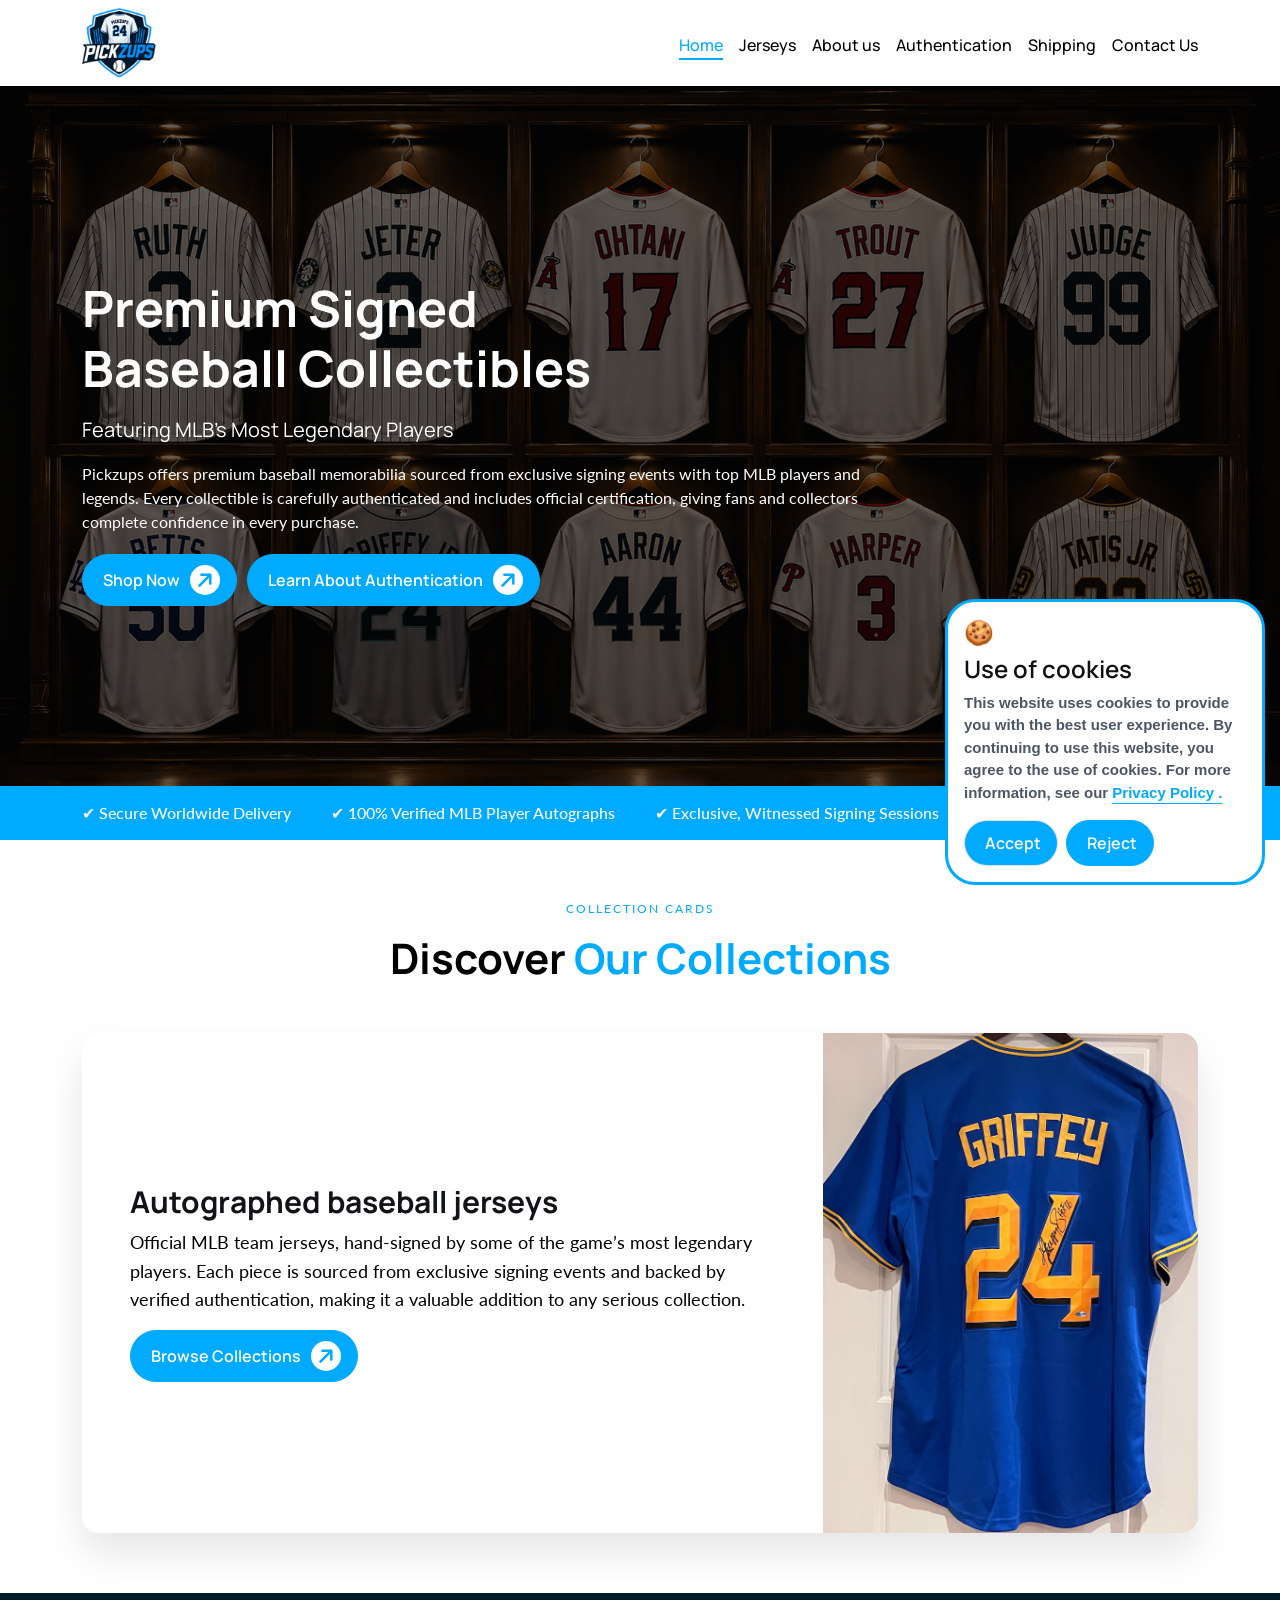
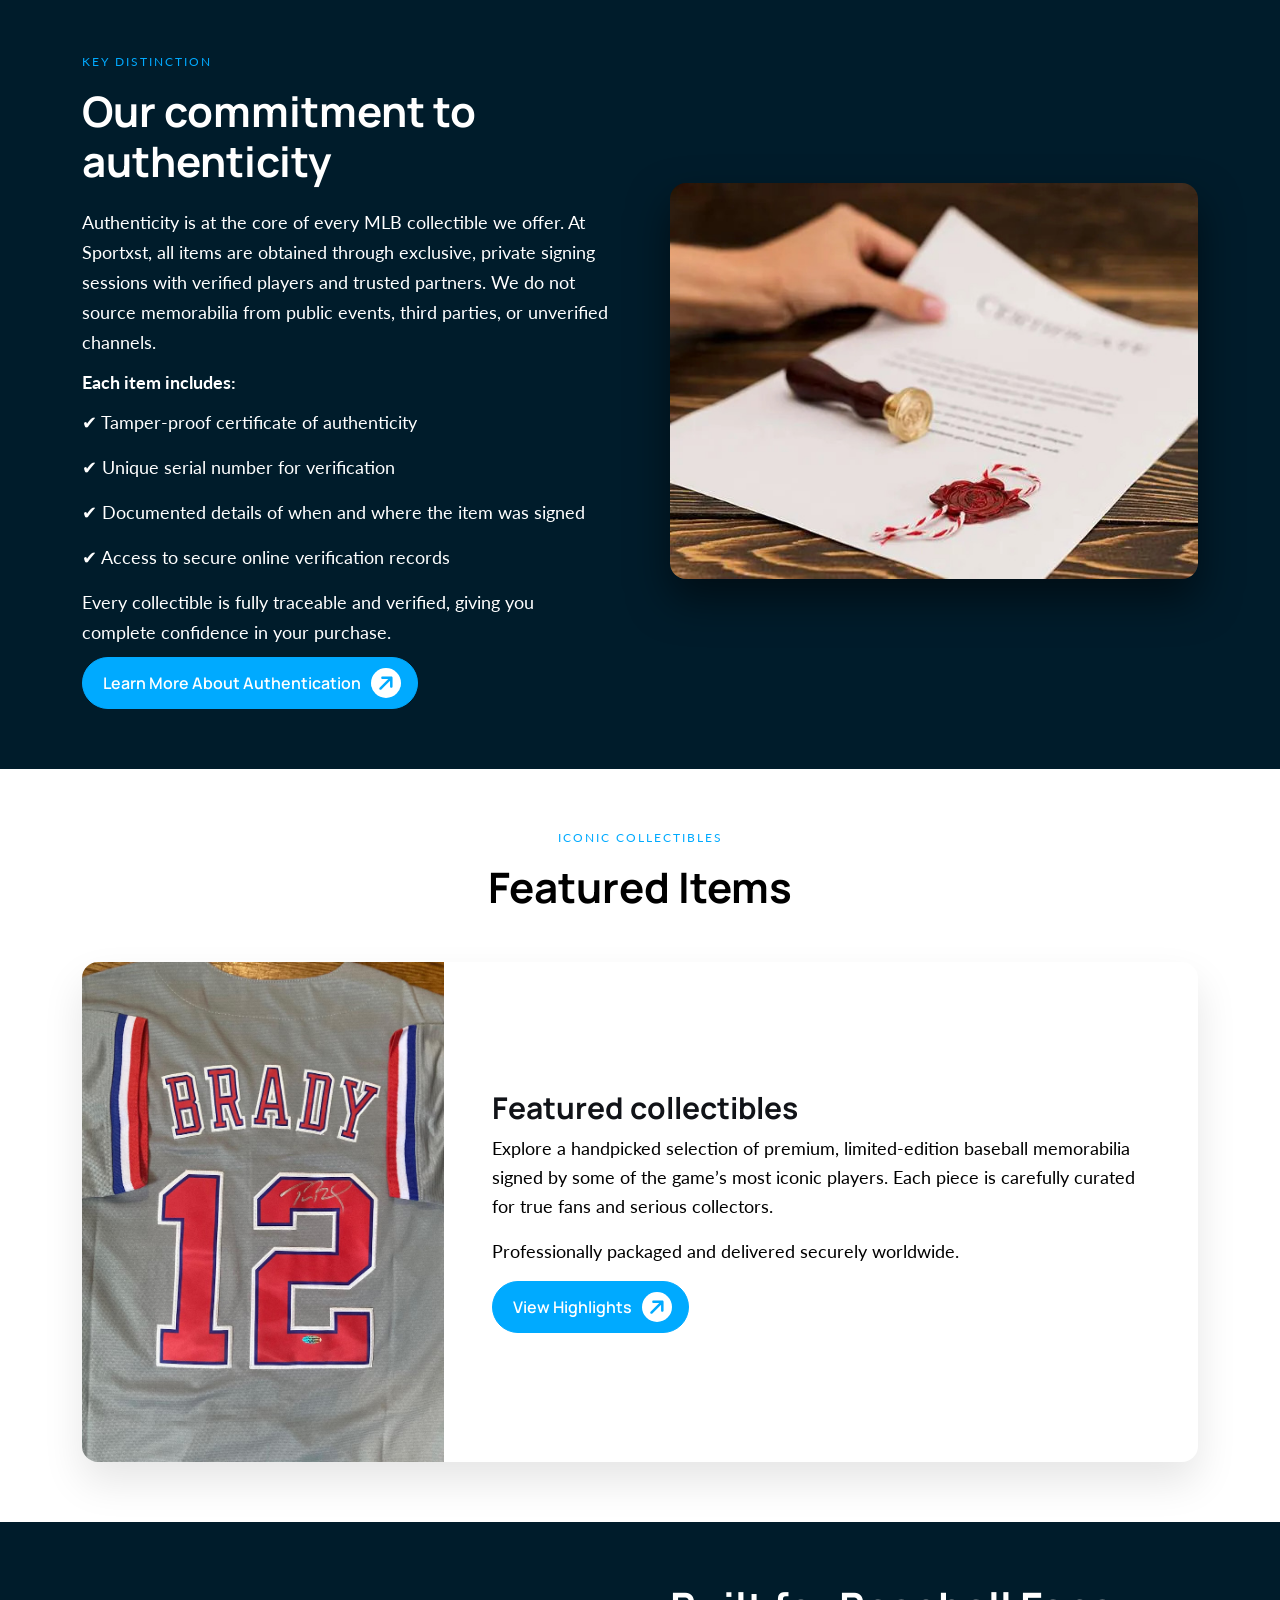
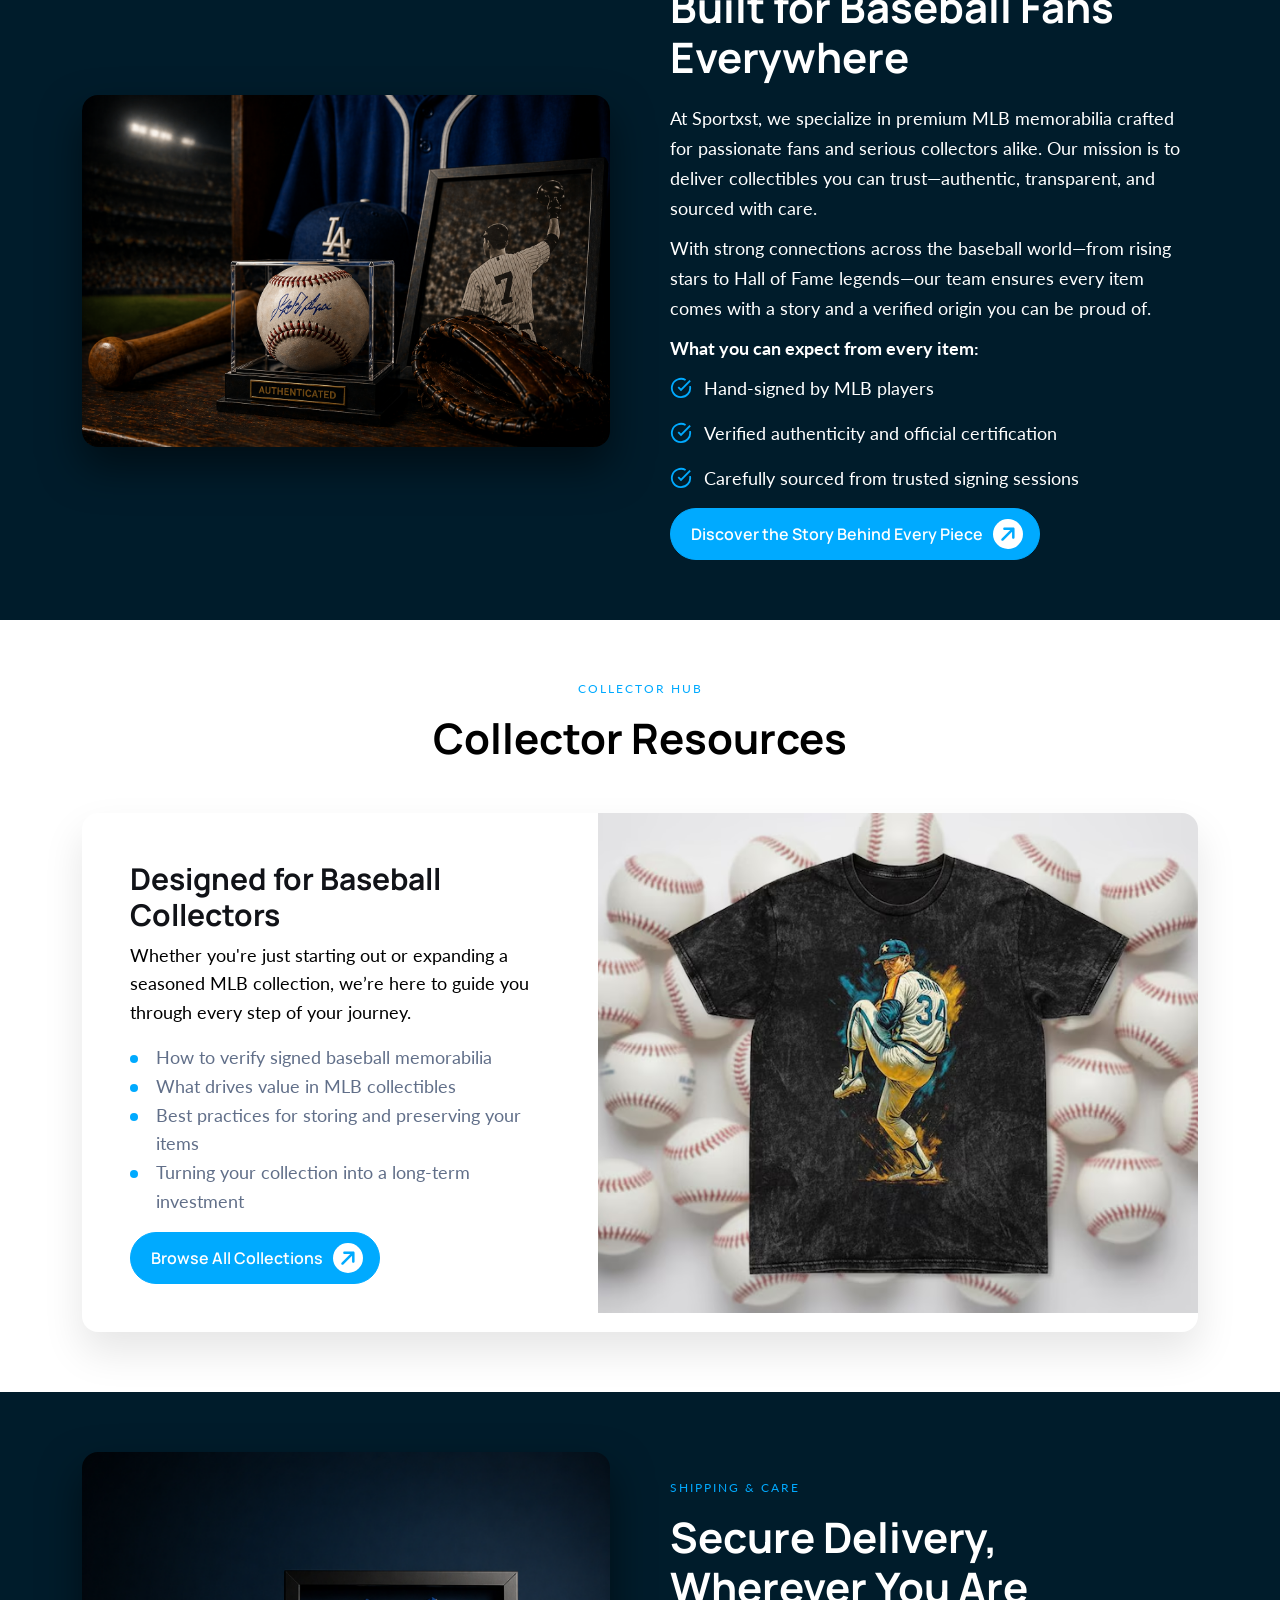
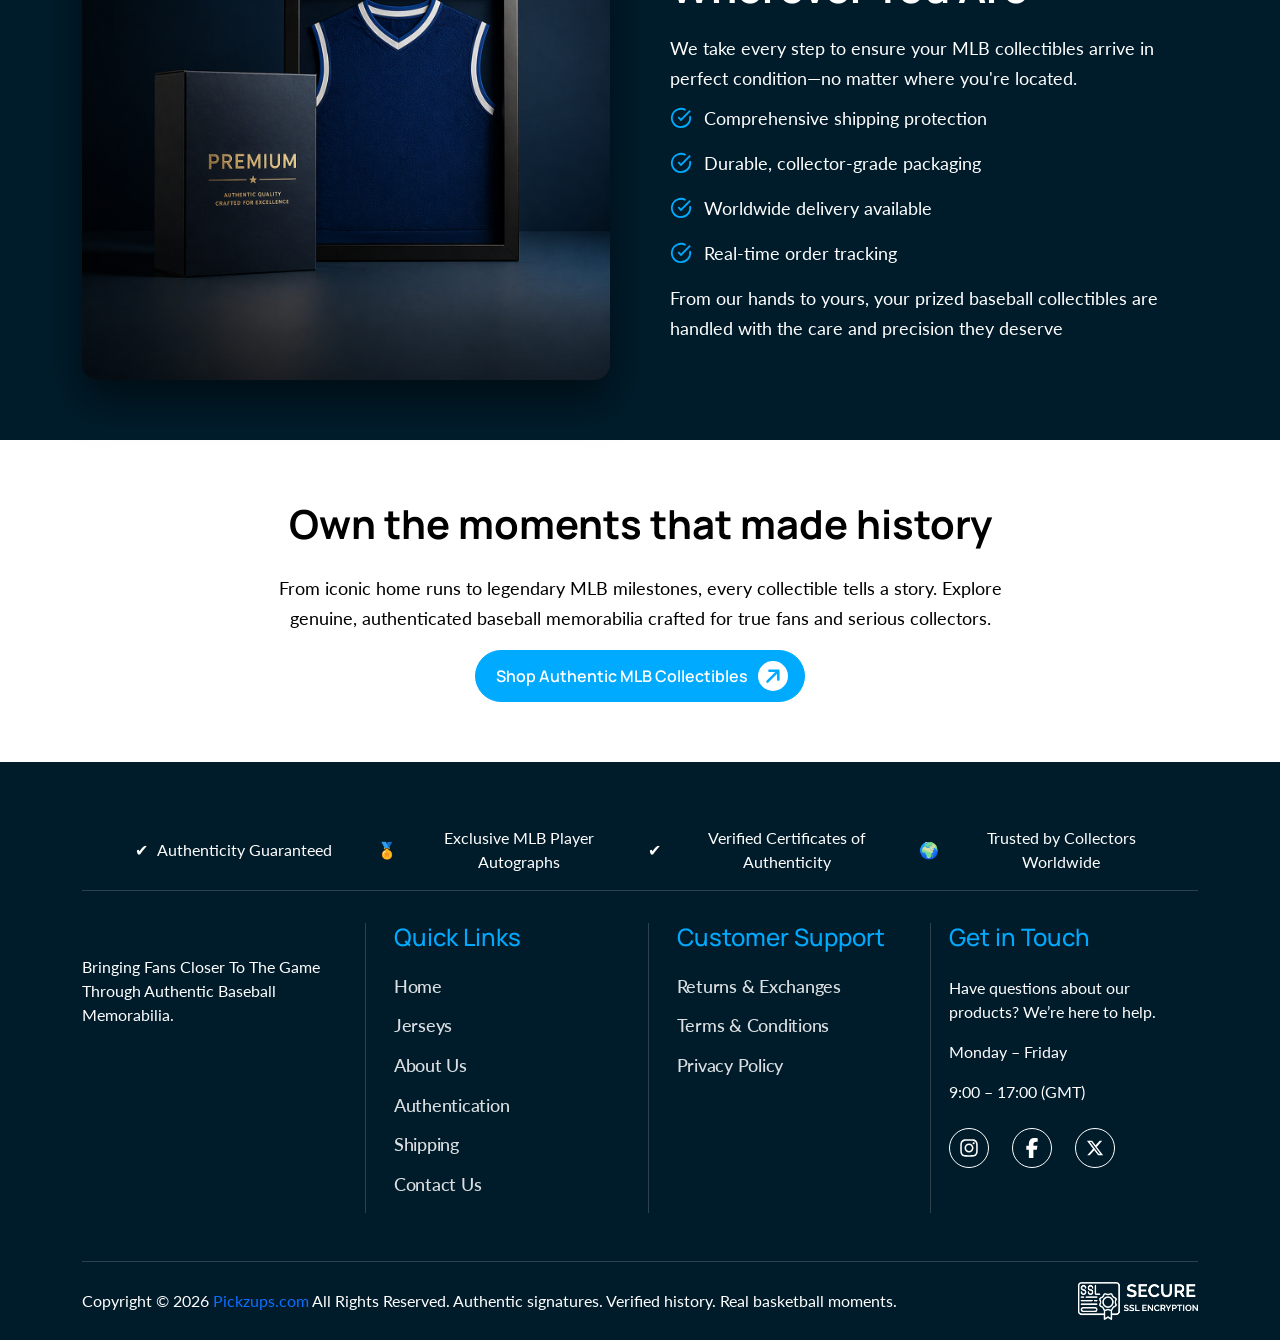
==== commit 45d9026b: "f" ====
--- a/index.html
+++ b/index.html
@@ -5,6 +5,8 @@
     <meta charset="UTF-8">
     <meta name="viewport" content="width=device-width, initial-scale=1.0">
     <title>Pickzups</title>
+    <link rel="icon" href="assets/images/favicon-32x32.png" type="image/png">
+    <link rel="stylesheet" href="assets/css/aos.css">
     <link rel="stylesheet" href="assets/css/bootstrap.min.css">
     <link rel="stylesheet" href="assets/css/style.css">
     <link rel="stylesheet" href="assets/css/responsive.css">
@@ -196,7 +198,7 @@
                 </div>
                 <div class="collection-wrapper">
                     <div class="collection-card">
-                        <div class="collection-content">
+                        <div class="collection-content" data-aos="fade-right">
                             <h3>Autographed baseball jerseys</h3>
                             <p>Official MLB team jerseys, hand-signed by some of the game’s most legendary players. Each
                                 piece is sourced from exclusive signing events and backed by verified authentication,
@@ -232,7 +234,7 @@
                             </div>
                         </div>
 
-                        <div class="collection-image">
+                        <div class="collection-image" data-aos="fade-left">
                             <img src="assets/images/Autographed.png" alt="collection-image">
                         </div>
                     </div>
@@ -243,7 +245,7 @@
         <section class="authenticity_section key_sec">
             <div class="container">
                 <div class="auth-grid">
-                    <div class="auth-content-box">
+                    <div class="auth-content-box" data-aos="fade-right">
                         <span class="section-label">KEY DISTINCTION</span>
                         <h2>Our commitment to authenticity</h2>
                         <p>Authenticity is at the core of every MLB collectible we offer. At Sportxst, all items are
@@ -295,7 +297,7 @@
                             </a>
                         </div>
                     </div>
-                    <div class="auth-image">
+                    <div class="auth-image" data-aos="fade-left">
                         <img src="assets/images/our-commitment.jpg" alt="authenticity-image">
                     </div>
                 </div>
@@ -370,7 +372,7 @@
 
                     <!-- Image -->
                     <div class="auth-image aos-init" data-aos="fade-up">
-                        <img src="assets/images/hero-banner.jpg" alt="Certificate of Authenticity">
+                        <img src="assets/images/fans-everywhere.png" alt="Certificate of Authenticity">
                     </div>
 
                     <!-- Content -->
@@ -533,7 +535,7 @@
 
                     <!-- Image -->
                     <div class="auth-image aos-init" data-aos="fade-up">
-                        <img src="assets/images/hero-banner.jpg" alt="Certificate of Authenticity">
+                        <img src="assets/images/secure-delivery.png" alt="Certificate of Authenticity">
                     </div>
 
                     <!-- Content -->
@@ -663,7 +665,7 @@
                 <div class="footer-top">
                     <div class="footer-logo">
                         <a href="./" class="">
-                            <img src="assets/images/footer-logo.png" alt="">
+                            <img src="assets/images/lo" alt="">
                         </a>
                         <p class="text_theme mt-2 footer_logo_text">
                             Bringing Fans Closer To The Game Through
@@ -747,7 +749,7 @@
         </div>
     </footer>
     <!-- footer -->
-    <div class="card cookie-alert show">
+    <div class="card cookie-alert">
         <div class="card-body">
             <h4 class="card-title">🍪</h4>
             <h5 class="card-title"> Use of cookies</h5>
@@ -765,6 +767,58 @@
     <!-- scripts -->
     <script src="assets/js/bootstrap.bundle.min.js"></script>
     <script src="assets/js/index.js"></script>
+    <script src="assets/js/aos.js"></script>
+    <script>
+        AOS.init({
+            duration: 1200,
+        })
+    </script>
+    <script>
+        document.addEventListener("DOMContentLoaded", function () {
+
+    var cookieAlert = document.querySelector(".cookie-alert");
+    var acceptCookies = document.querySelector(".accept-cookies");
+    var rejectCookies = document.querySelector(".reject-cookies");
+
+    // Check cookies
+    if (getCookie("acceptCookies") !== "true" && getCookie("rejectCookies") !== "true") {
+        cookieAlert.classList.add("show");
+    }
+
+    // Accept
+    acceptCookies.addEventListener("click", function () {
+        setCookie("acceptCookies", "true", 60);
+        cookieAlert.classList.remove("show");
+    });
+
+    // Reject
+    rejectCookies.addEventListener("click", function () {
+        setCookie("rejectCookies", "true", 60);
+        cookieAlert.classList.remove("show");
+    });
+
+});
+
+function setCookie(cname, cvalue, exdays) {
+    var d = new Date();
+    d.setTime(d.getTime() + (exdays * 24 * 60 * 60 * 1000));
+    var expires = "expires=" + d.toUTCString();
+    document.cookie = cname + "=" + cvalue + ";" + expires + ";path=/";
+}
+
+function getCookie(cname) {
+    var name = cname + "=";
+    var decodedCookie = decodeURIComponent(document.cookie);
+    var ca = decodedCookie.split(';');
+    for (var i = 0; i < ca.length; i++) {
+        var c = ca[i].trim();
+        if (c.indexOf(name) === 0) {
+            return c.substring(name.length, c.length);
+        }
+    }
+    return "";
+}
+    </script>
 </body>
 
 </html>
--- a/assets/css/style.css
+++ b/assets/css/style.css
@@ -8,6 +8,10 @@
     --text-color: #444444;
     --bg-btn-color: #E1EDD9;
     --hover-color: #C1D9B8;
+}
+
+main {
+    overflow: hidden;
 }
 
 * {
@@ -474,7 +478,7 @@
 }
 
 .cta-content h2 {
-    font-size: 48px;
+    font-size: 40px;
     color: #000;
     margin-bottom: 25px;
     font-weight: bold;
@@ -812,6 +816,10 @@
     justify-content: center;
 }
 
+.authentication_cards_sec .jersey_page_card-content {
+    padding: 1rem 0;
+}
+
 .jersey_page_card {
     background: #fff;
     width: 30%;
@@ -819,6 +827,7 @@
     overflow: hidden;
     border: 0.0625rem solid rgba(255, 255, 255, 0.05);
     transition: 0.3s ease;
+    box-shadow: 0 20px 40px rgba(0, 0, 0, 0.1);
     padding: 1.25rem;
 }
 
@@ -871,7 +880,7 @@
 .jersey_page_card-img img {
     width: 100%;
     height: 300px;
-    object-fit: contain;
+    object-fit: cover;
 }
 
 .signup_form_sec {
@@ -960,6 +969,7 @@
 input[type="number"] {
     -moz-appearance: textfield;
 }
+
 .footer-logo a img {
     max-width: 100px;
 }
@@ -975,16 +985,17 @@
     opacity: 0;
     transform: translateY(100%);
     transition: all 500ms ease-out;
-    border:3px solid #00aaff;
+    border: 3px solid #00aaff;
     border-radius: 1.875rem;
-  }
-  
-  .cookie-alert.show {
+}
+
+.cookie-alert.show {
     opacity: 1;
     transform: translateY(0%);
     transition-delay: 1000ms;
-  }
-  .cookie-alert .card-title {
+}
+
+.cookie-alert .card-title {
     font-size: 1.5rem;
 
     font-weight: 600;
@@ -998,14 +1009,17 @@
     color: #4b5563;
     font-weight: 600;
 }
-.cookie-alert .card-text a{
+
+.cookie-alert .card-text a {
     color: #00aaff;
     text-decoration: underline;
     text-underline-offset: 5px;
-   
-}
+
+}
+
 .btn-toolbar .butn {
     padding: 0.625rem 1.25rem;
     font-size: 0.9375rem;
 }
+
 /* Cookies CSS End */
--- a/assets/css/responsive.css
+++ b/assets/css/responsive.css
@@ -5,6 +5,12 @@
 
     }
 
+    .banner_content p {
+        color: #fff;
+        font-size: 16px;
+
+    }
+
     .footer-top h3 {
         font-size: 20px;
     }
@@ -38,6 +44,11 @@
 }
 
 @media (max-width: 991px) {
+    .shipping-cards-grid {
+        grid-template-columns: repeat(2, 1fr);
+
+    }
+
     .site-footer .footer-bottom p {
         text-align: center;
     }
@@ -242,4 +253,9 @@
         text-align: center;
         justify-content: center;
     }
+
+    .shipping-cards-grid {
+        grid-template-columns: repeat(1, 1fr);
+
+    }
 }
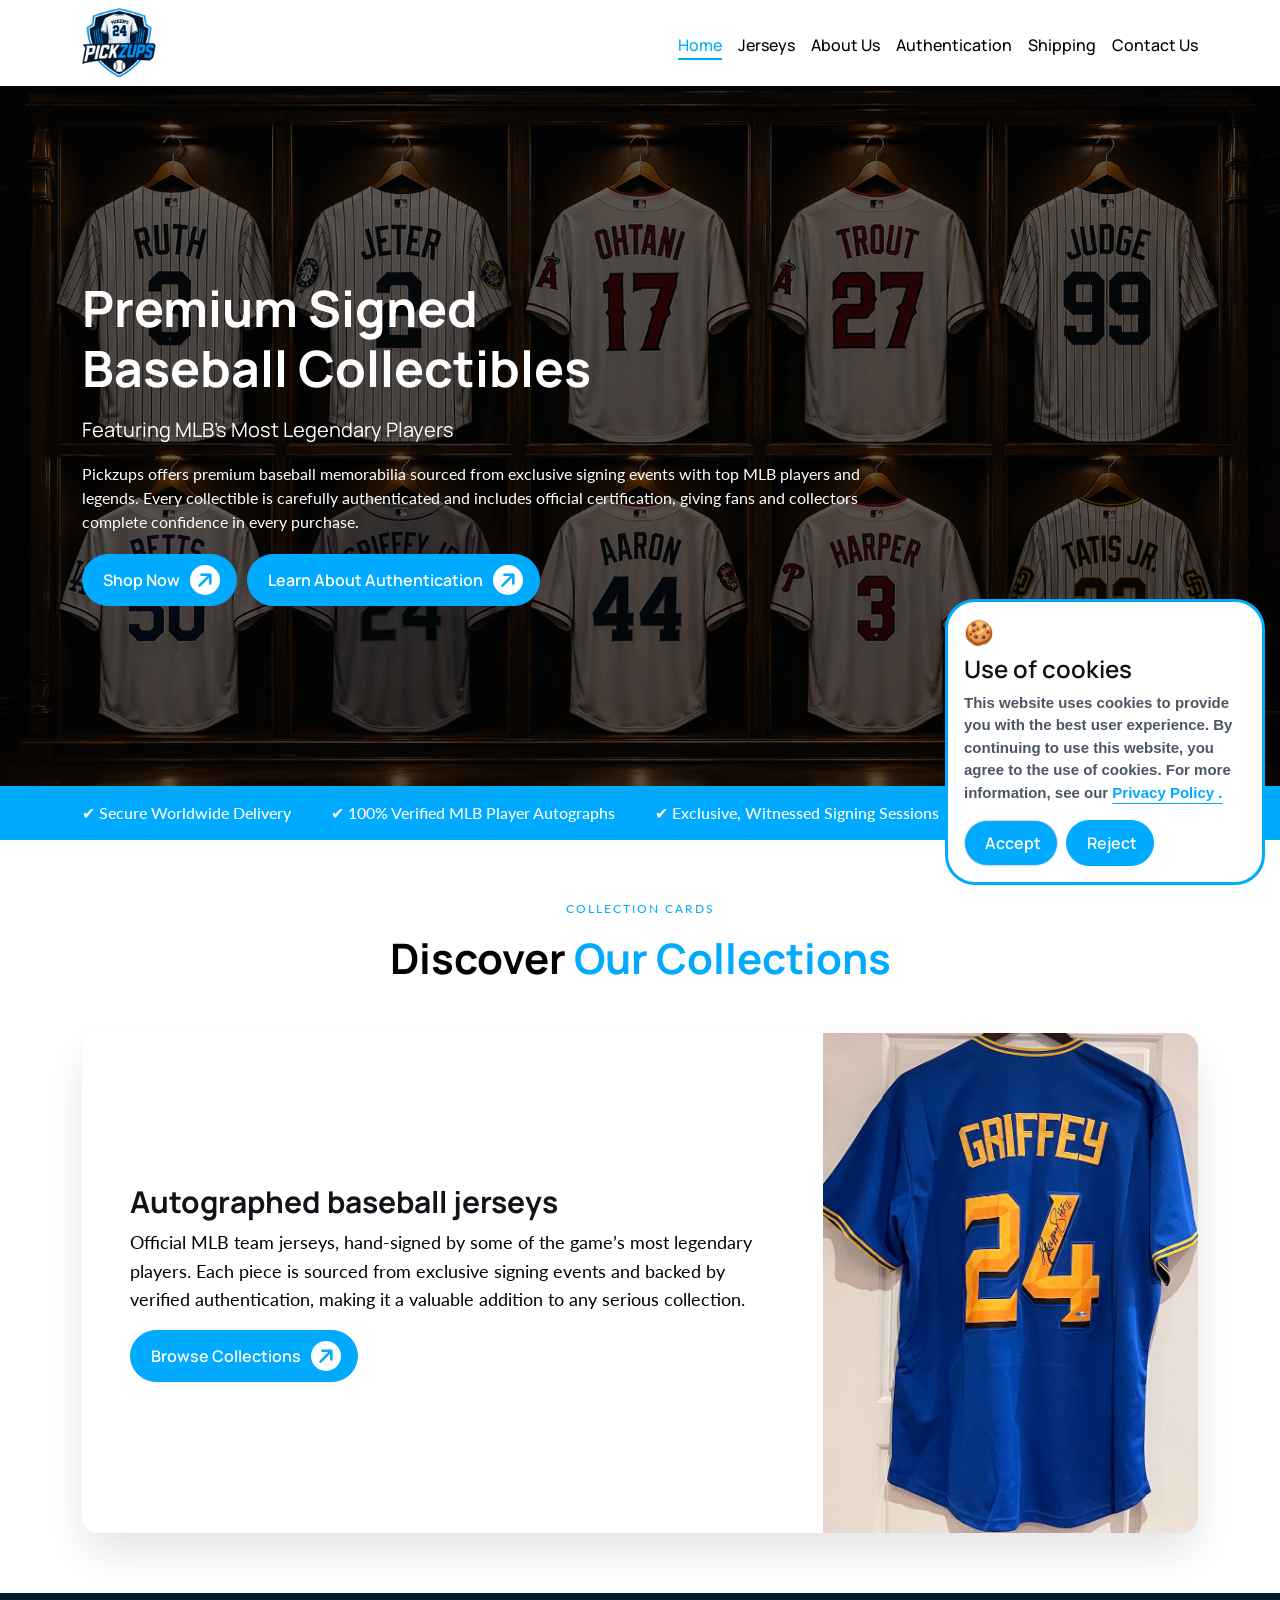
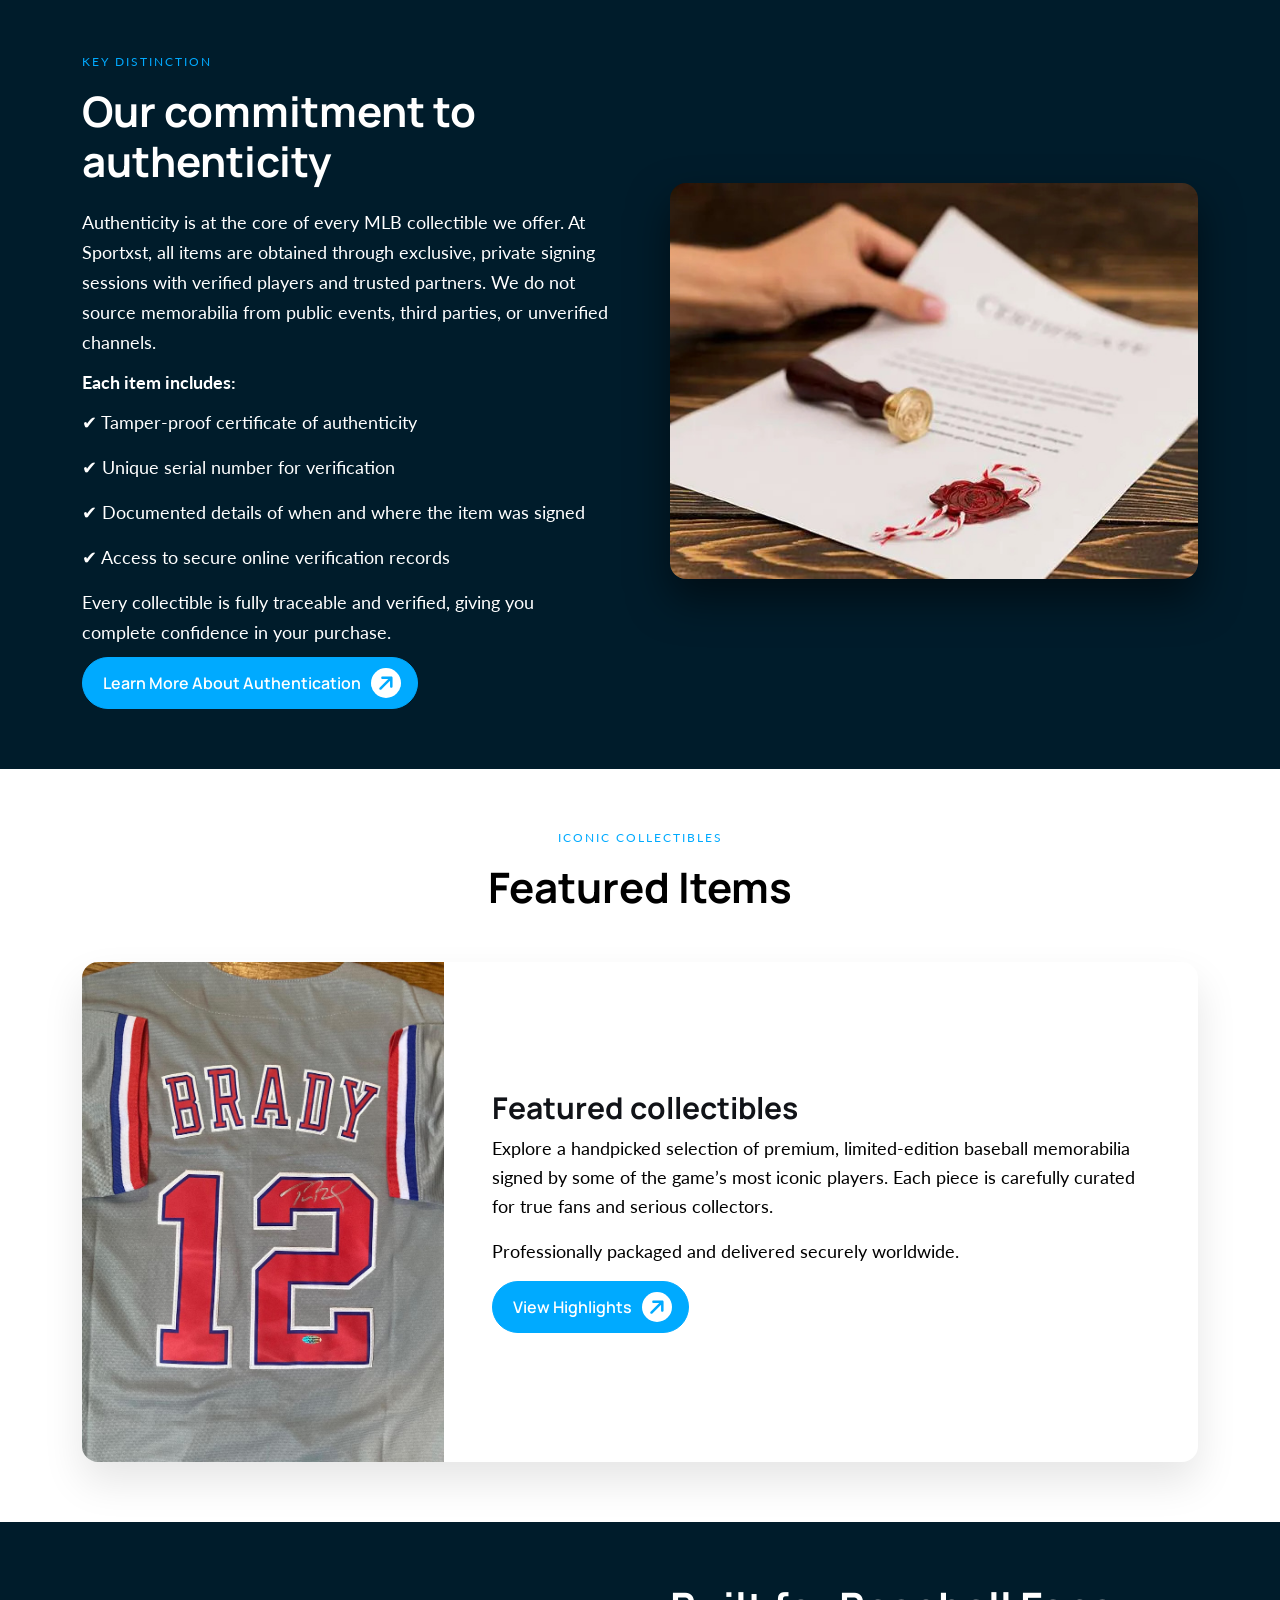
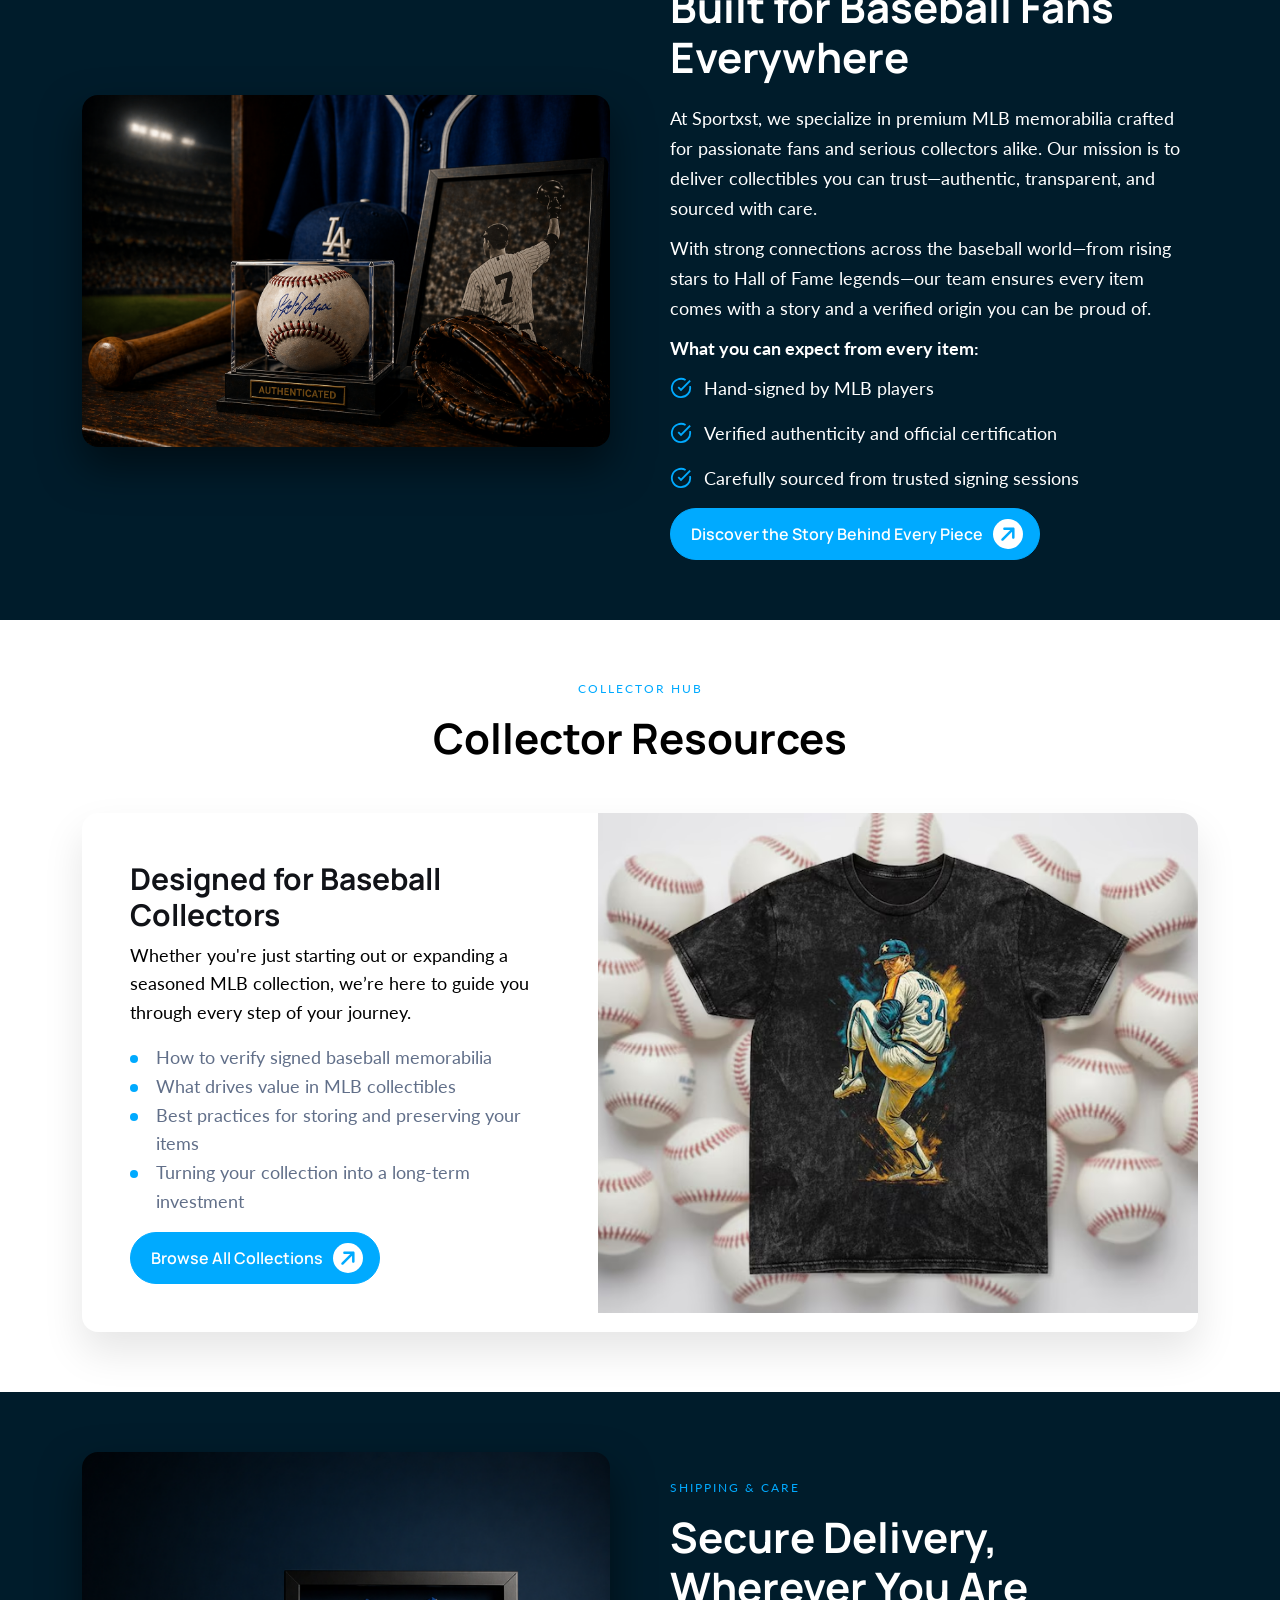
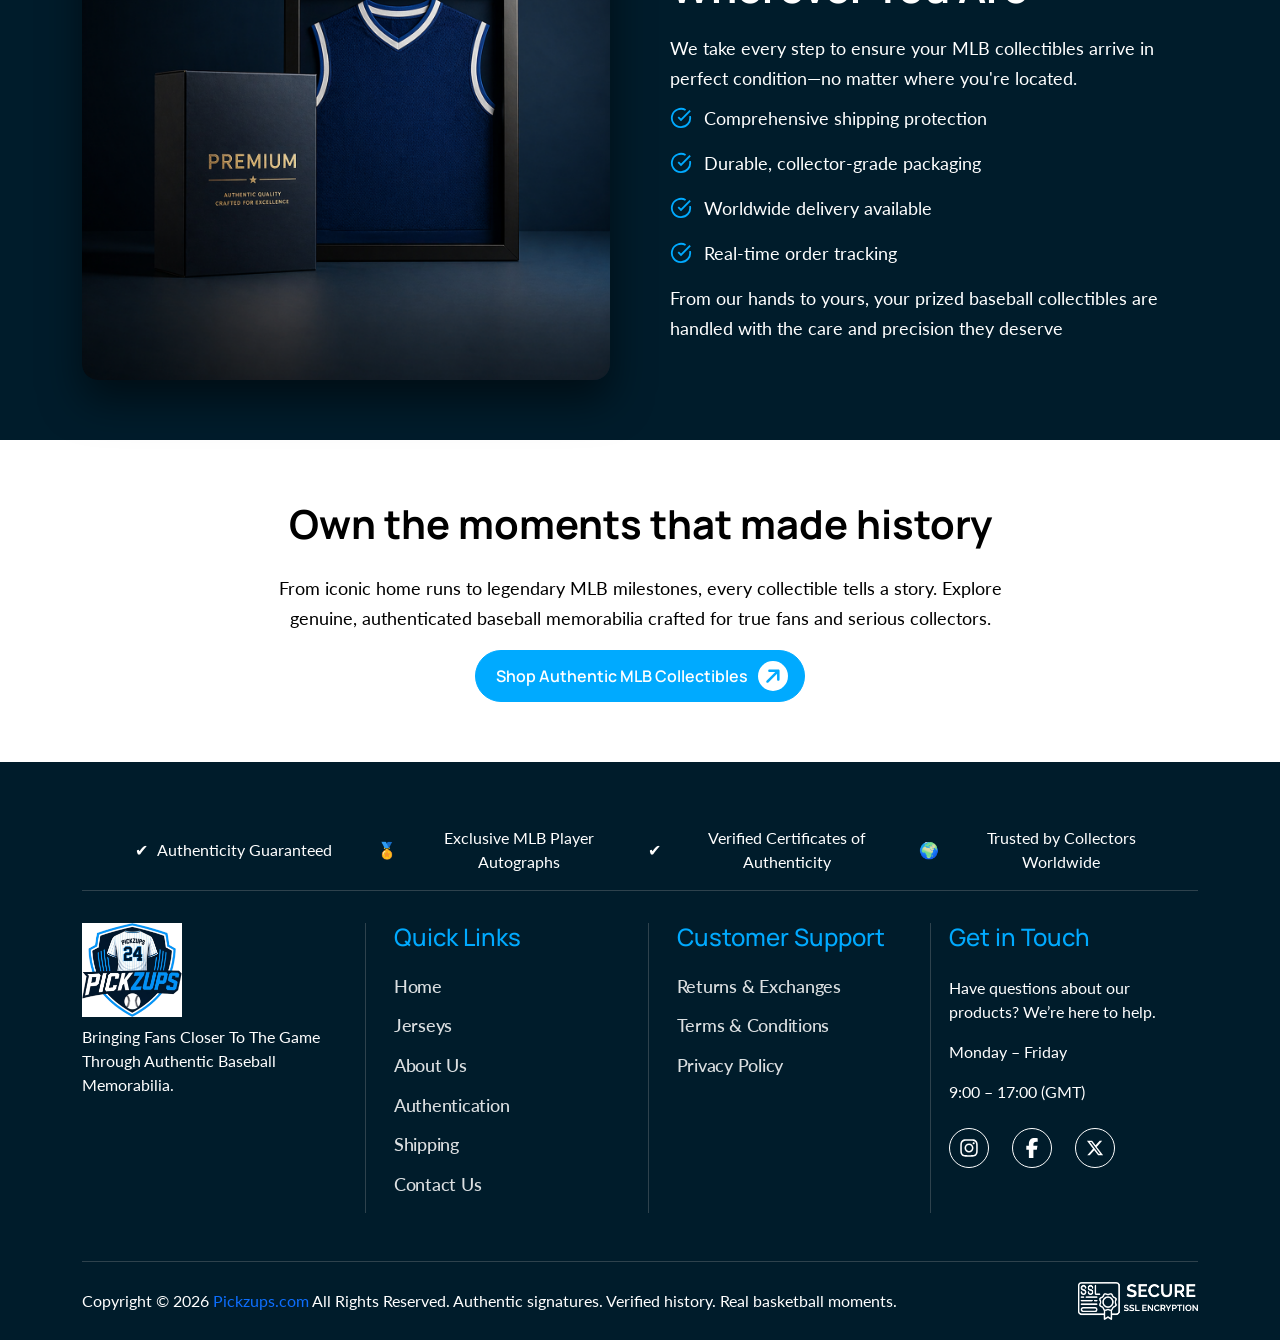
==== commit 9d0410b5: "SSD" ====
--- a/index.html
+++ b/index.html
@@ -4,6 +4,8 @@
 <head>
     <meta charset="UTF-8">
     <meta name="viewport" content="width=device-width, initial-scale=1.0">
+    <meta name="robots" content="index, follow">
+    <meta name="author" content="Pickzups">
     <title>Pickzups</title>
     <link rel="icon" href="assets/images/favicon-32x32.png" type="image/png">
     <link rel="stylesheet" href="assets/css/aos.css">
@@ -332,7 +334,7 @@
                             </p>
 
                             <div class="collection-button">
-                                <a href="/jerseys" class="btn-custom">
+                                <a href="./jerseys" class="btn-custom">
                                     <span class="btn-text">View Highlights
                                     </span>
                                     <div class="icon-container">
@@ -426,7 +428,7 @@
                         </ul>
 
                         <div class="collection-button">
-                            <a href="./about-us.html" class="btn-custom">
+                            <a href="./about-us" class="btn-custom">
                                 <span class="btn-text">Discover the Story Behind Every Piece
                                 </span>
                                 <div class="icon-container">
@@ -491,7 +493,7 @@
                             </ul>
 
                             <div class="collection-button">
-                                <a href="./about-us.html" class="btn-custom">
+                                <a href="./jerseys" class="btn-custom">
                                     <span class="btn-text">Browse All Collections
                                     </span>
                                     <div class="icon-container">
@@ -609,7 +611,7 @@
                     </p>
 
                     <div class="">
-                        <a href="./about-us.html" class="btn-custom">
+                        <a href="./authentication" class="btn-custom">
                             <span class="btn-text">Shop Authentic MLB Collectibles</span>
                             <div class="icon-container">
                                 <span class="icon icon-default arrow-icon">
@@ -665,7 +667,7 @@
                 <div class="footer-top">
                     <div class="footer-logo">
                         <a href="./" class="">
-                            <img src="assets/images/lo" alt="">
+                            <img src="assets/images/footer-logo.png" alt="">
                         </a>
                         <p class="text_theme mt-2 footer_logo_text">
                             Bringing Fans Closer To The Game Through
@@ -776,48 +778,48 @@
     <script>
         document.addEventListener("DOMContentLoaded", function () {
 
-    var cookieAlert = document.querySelector(".cookie-alert");
-    var acceptCookies = document.querySelector(".accept-cookies");
-    var rejectCookies = document.querySelector(".reject-cookies");
-
-    // Check cookies
-    if (getCookie("acceptCookies") !== "true" && getCookie("rejectCookies") !== "true") {
-        cookieAlert.classList.add("show");
-    }
-
-    // Accept
-    acceptCookies.addEventListener("click", function () {
-        setCookie("acceptCookies", "true", 60);
-        cookieAlert.classList.remove("show");
-    });
-
-    // Reject
-    rejectCookies.addEventListener("click", function () {
-        setCookie("rejectCookies", "true", 60);
-        cookieAlert.classList.remove("show");
-    });
-
-});
-
-function setCookie(cname, cvalue, exdays) {
-    var d = new Date();
-    d.setTime(d.getTime() + (exdays * 24 * 60 * 60 * 1000));
-    var expires = "expires=" + d.toUTCString();
-    document.cookie = cname + "=" + cvalue + ";" + expires + ";path=/";
-}
-
-function getCookie(cname) {
-    var name = cname + "=";
-    var decodedCookie = decodeURIComponent(document.cookie);
-    var ca = decodedCookie.split(';');
-    for (var i = 0; i < ca.length; i++) {
-        var c = ca[i].trim();
-        if (c.indexOf(name) === 0) {
-            return c.substring(name.length, c.length);
+            var cookieAlert = document.querySelector(".cookie-alert");
+            var acceptCookies = document.querySelector(".accept-cookies");
+            var rejectCookies = document.querySelector(".reject-cookies");
+
+            // Check cookies
+            if (getCookie("acceptCookies") !== "true" && getCookie("rejectCookies") !== "true") {
+                cookieAlert.classList.add("show");
+            }
+
+            // Accept
+            acceptCookies.addEventListener("click", function () {
+                setCookie("acceptCookies", "true", 60);
+                cookieAlert.classList.remove("show");
+            });
+
+            // Reject
+            rejectCookies.addEventListener("click", function () {
+                setCookie("rejectCookies", "true", 60);
+                cookieAlert.classList.remove("show");
+            });
+
+        });
+
+        function setCookie(cname, cvalue, exdays) {
+            var d = new Date();
+            d.setTime(d.getTime() + (exdays * 24 * 60 * 60 * 1000));
+            var expires = "expires=" + d.toUTCString();
+            document.cookie = cname + "=" + cvalue + ";" + expires + ";path=/";
         }
-    }
-    return "";
-}
+
+        function getCookie(cname) {
+            var name = cname + "=";
+            var decodedCookie = decodeURIComponent(document.cookie);
+            var ca = decodedCookie.split(';');
+            for (var i = 0; i < ca.length; i++) {
+                var c = ca[i].trim();
+                if (c.indexOf(name) === 0) {
+                    return c.substring(name.length, c.length);
+                }
+            }
+            return "";
+        }
     </script>
 </body>
 
--- a/assets/css/style.css
+++ b/assets/css/style.css
@@ -8,6 +8,11 @@
     --text-color: #444444;
     --bg-btn-color: #E1EDD9;
     --hover-color: #C1D9B8;
+}
+
+a:-webkit-any-link:focus-visible {
+    outline: none !important;
+    outline-offset: 0px !important;
 }
 
 main {
@@ -84,6 +89,7 @@
     transition: all 0.3s ease;
     position: relative;
     cursor: pointer;
+    text-transform: capitalize;
 }
 
 .menu-list ul li>a::after {
@@ -773,7 +779,7 @@
     color: #fff;
 }
 
-.shipping-card-item h3 {
+.shipping-card-item h2 {
     font-size: 18px;
     font-weight: bold;
 }
@@ -831,7 +837,7 @@
     padding: 1.25rem;
 }
 
-.jersey_page_card-content h3 {
+.jersey_page_card-content h2 {
     font-size: 22px;
     font-weight: bold;
     margin-top: 8px;
@@ -841,7 +847,7 @@
     padding: 60px 0;
 }
 
-.policy-content h5 {
+.policy-content h2 {
     font-size: 20px;
     font-weight: bold;
 }
@@ -1022,4 +1028,21 @@
     font-size: 0.9375rem;
 }
 
-/* Cookies CSS End */+/* Cookies CSS End */
+.jersey_page_card-content ul li{
+    color: #000;
+    font-size: 16px;
+    line-height: 1.6;
+    padding-left: 26px;
+    position: relative;
+}
+.jersey_page_card-content ul li::before {
+    content: '';
+    position: absolute;
+    left: 0;
+    top: 11px;
+    width: 8px;
+    height: 8px;
+    border-radius: 50%;
+    background-color: #00aaff;
+}
--- a/assets/css/responsive.css
+++ b/assets/css/responsive.css
@@ -40,6 +40,10 @@
 
     .cta-content h2 {
         font-size: 30px;
+    }
+
+    .jersey_cards {
+        padding: 0;
     }
 }
 
@@ -210,6 +214,9 @@
         width: 100%;
     }
 
+    .jersey_page_cards {
+        padding: 3.5rem 0;
+    }
 }
 
 @media (max-width: 575px) {
@@ -247,7 +254,7 @@
 
     }
 
-    .btn-custom {
+    .hero_banner .btn-custom {
         width: 100%;
         max-width: 300px;
         text-align: center;
